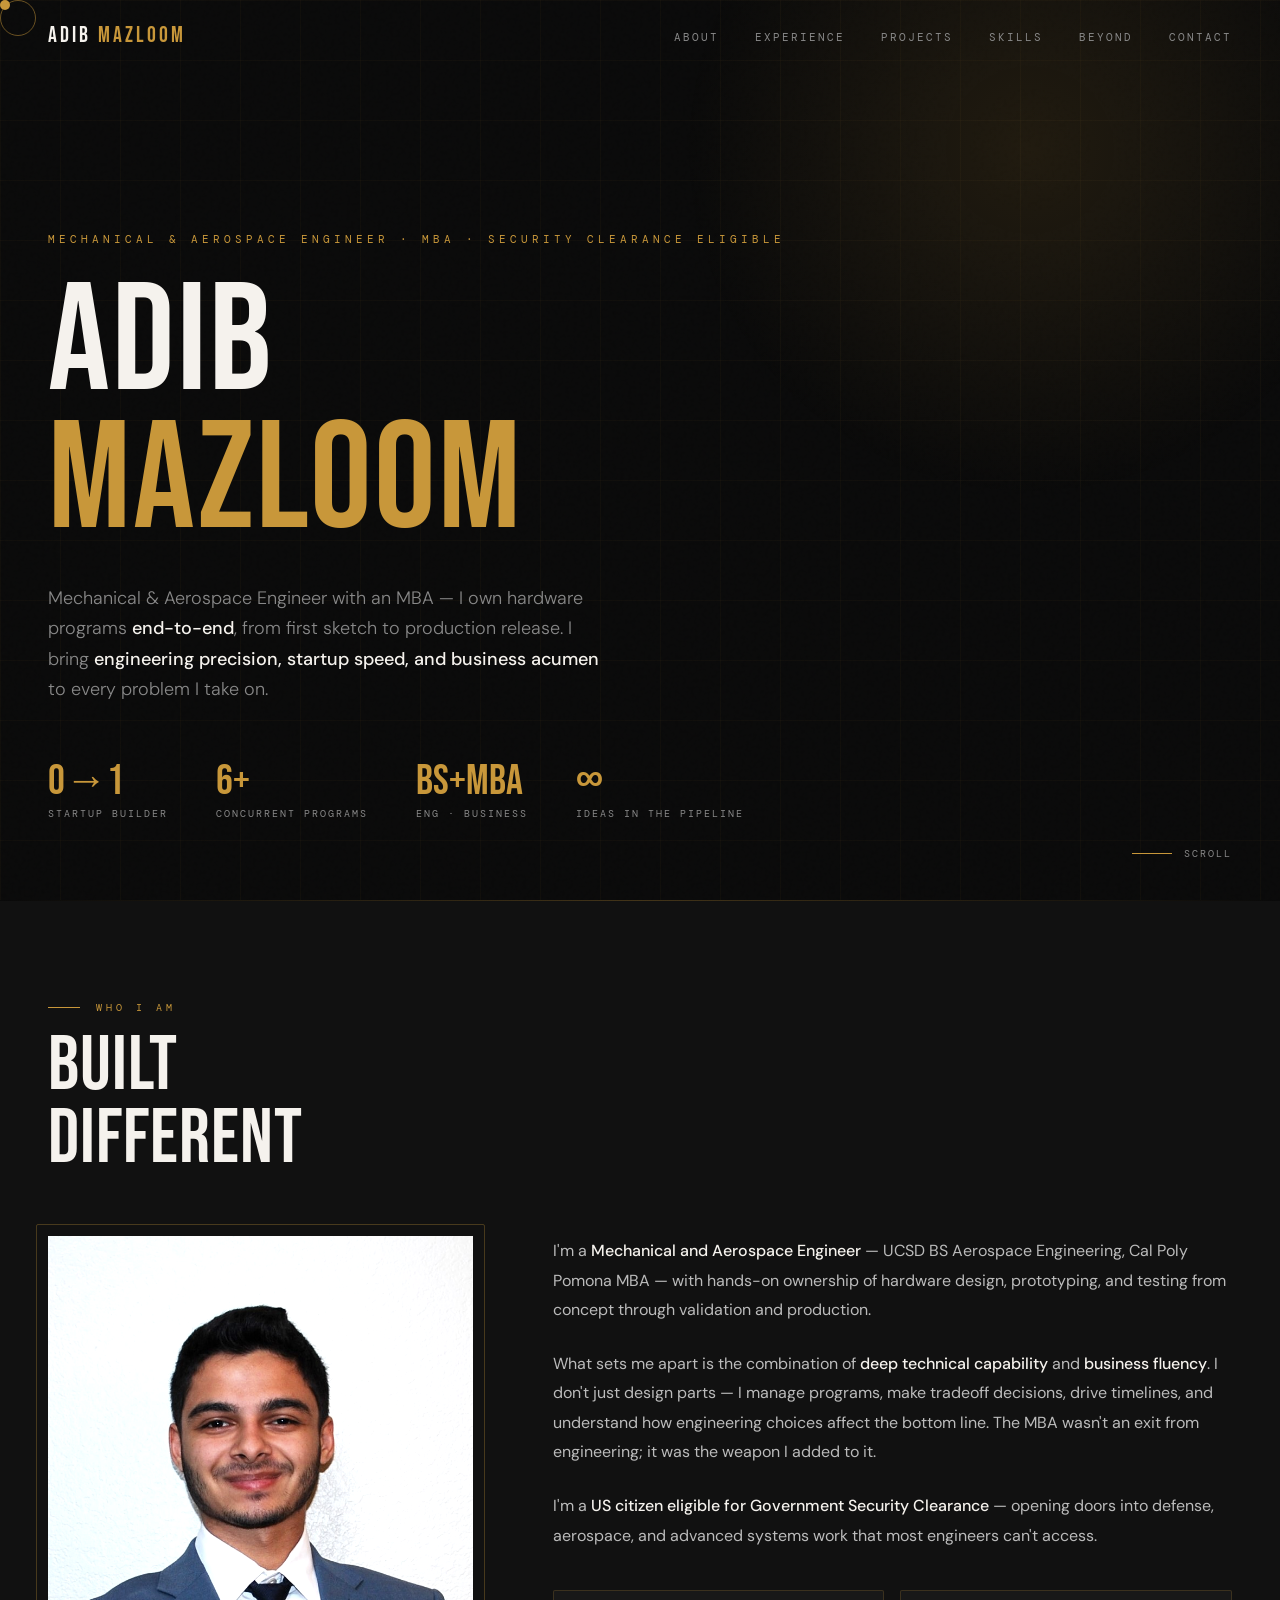
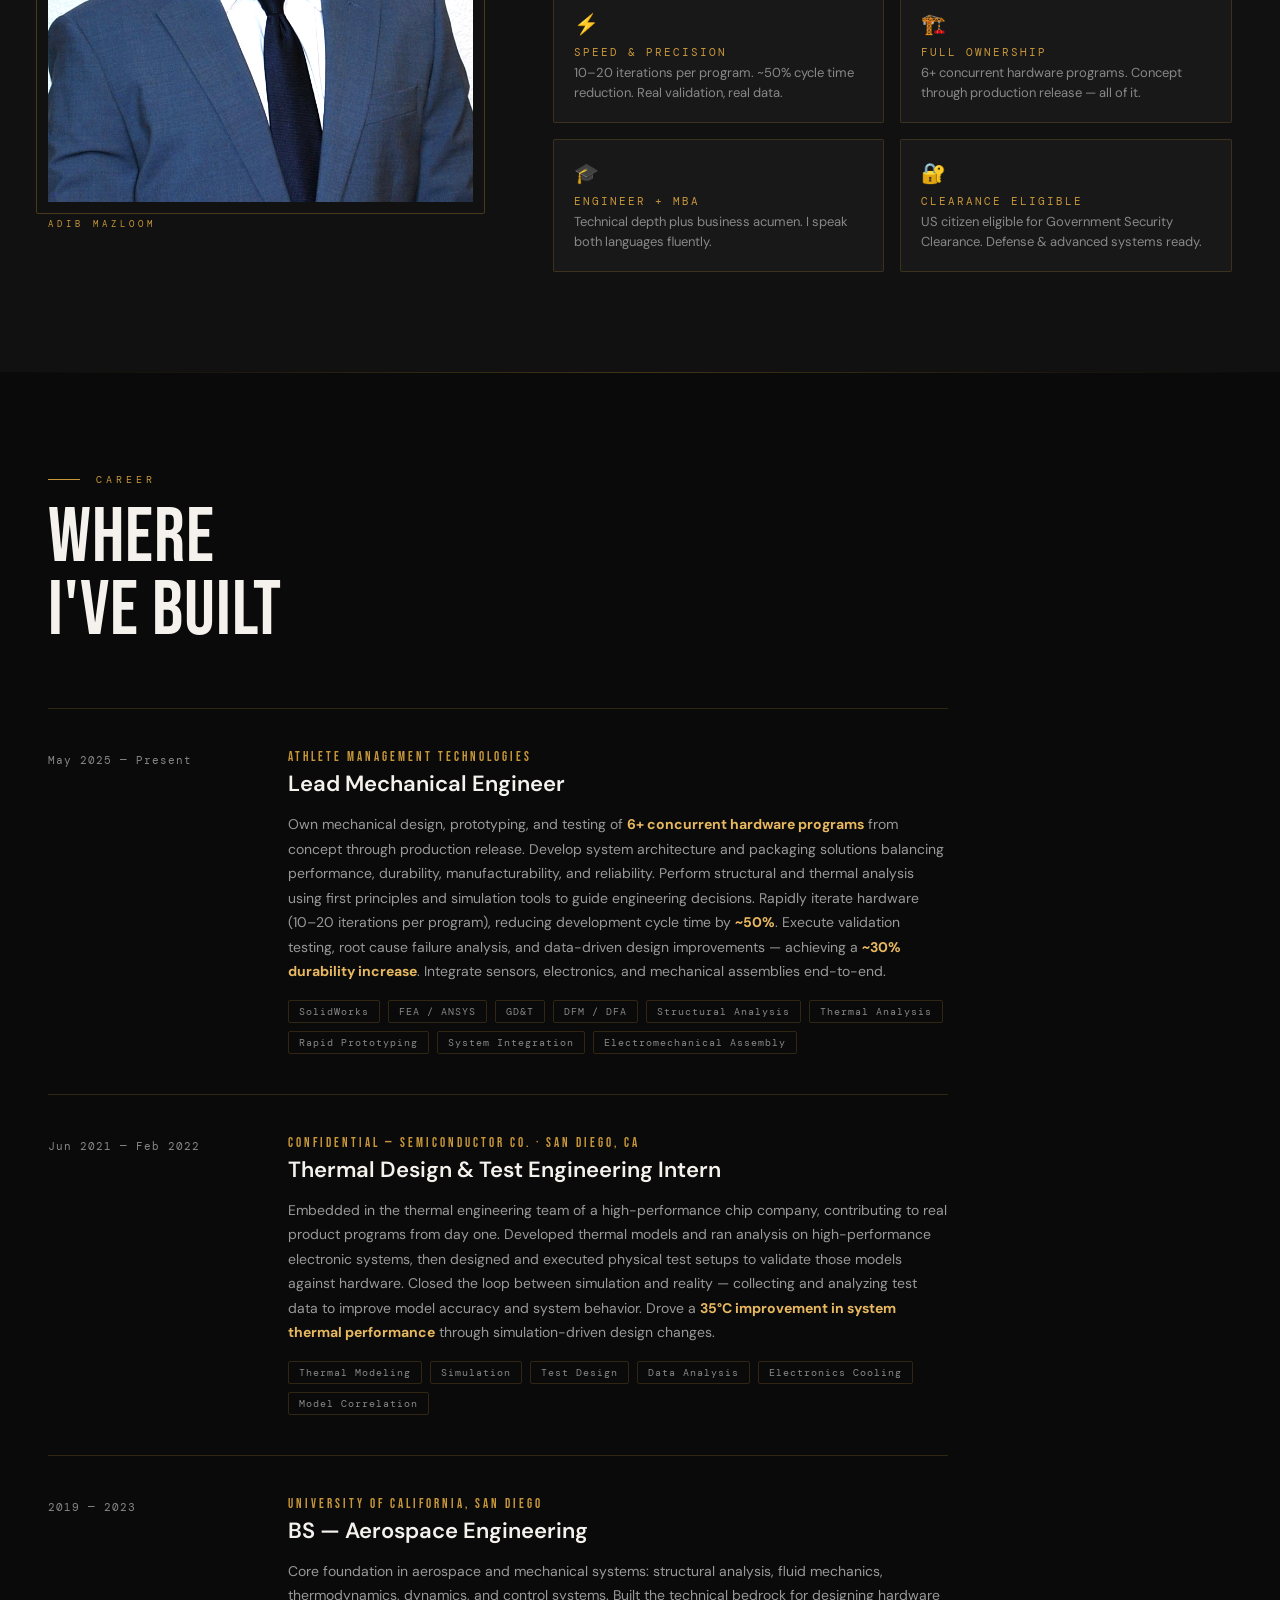
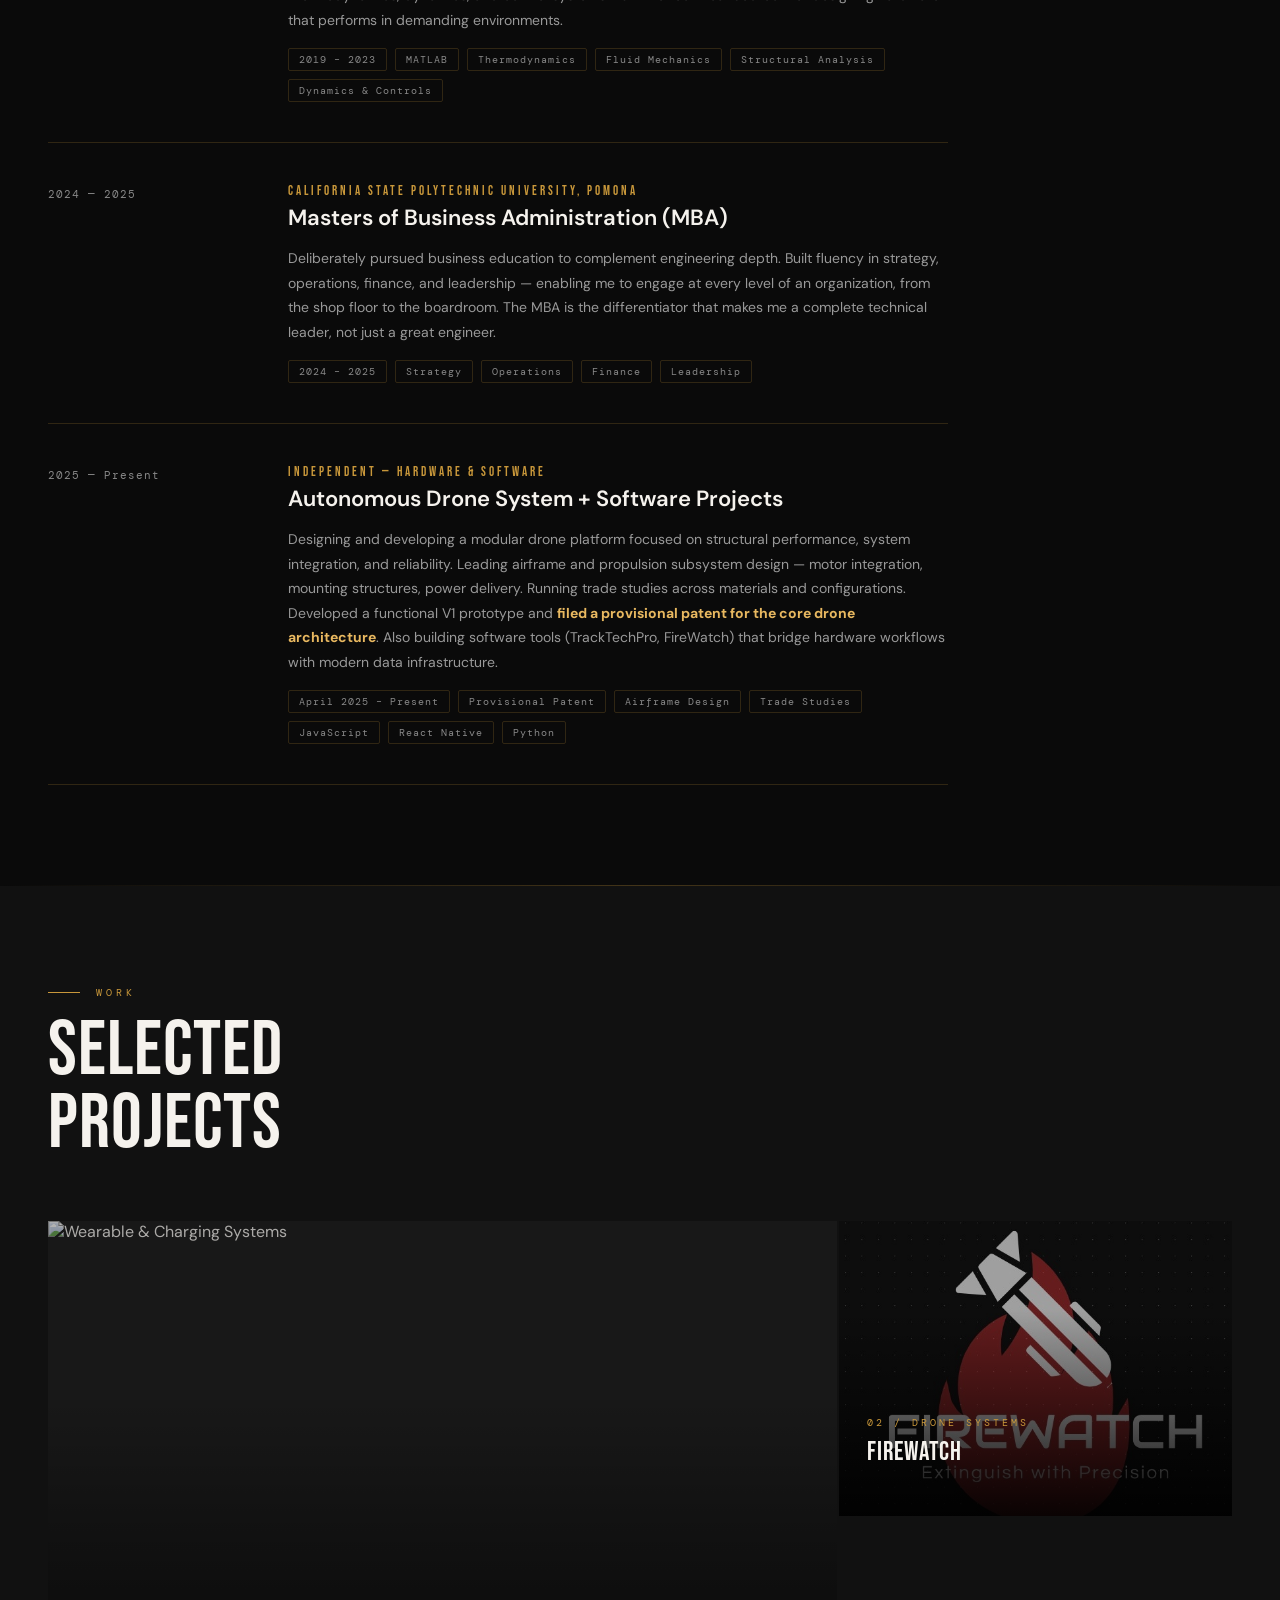
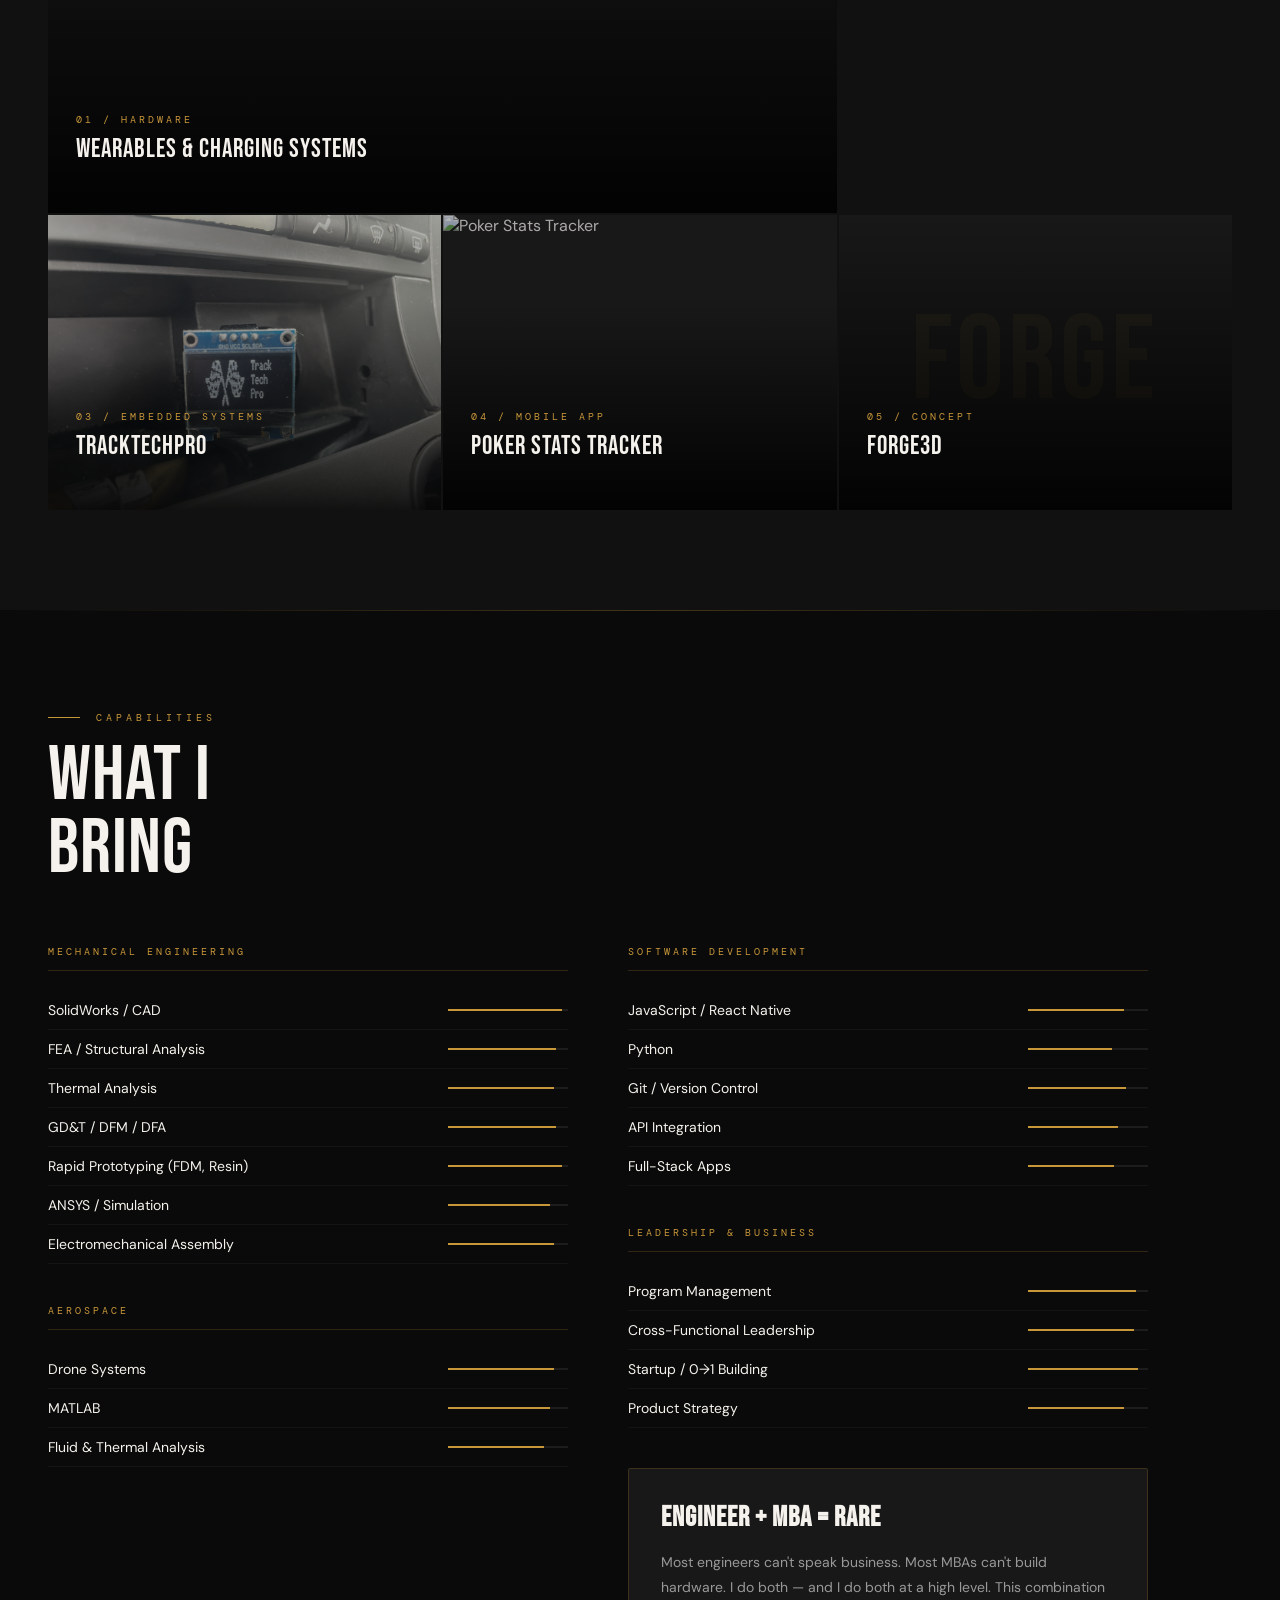
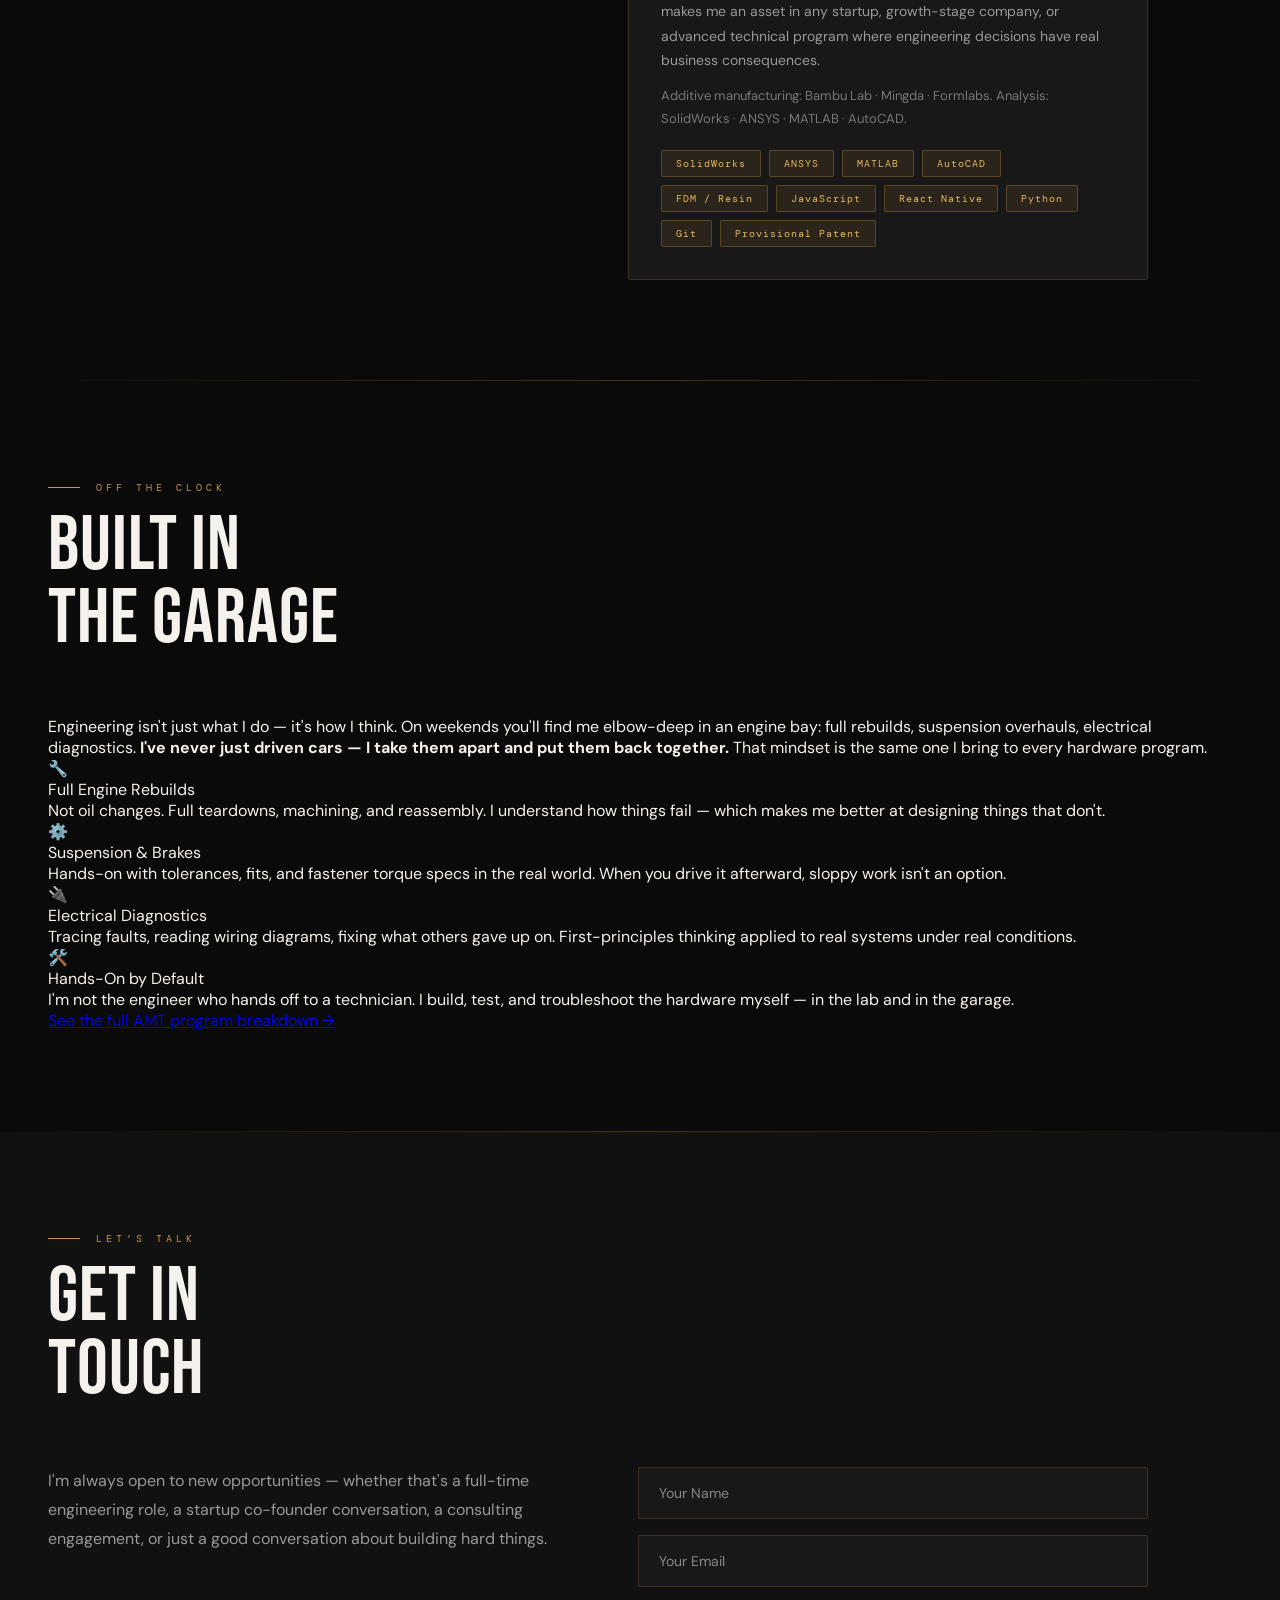
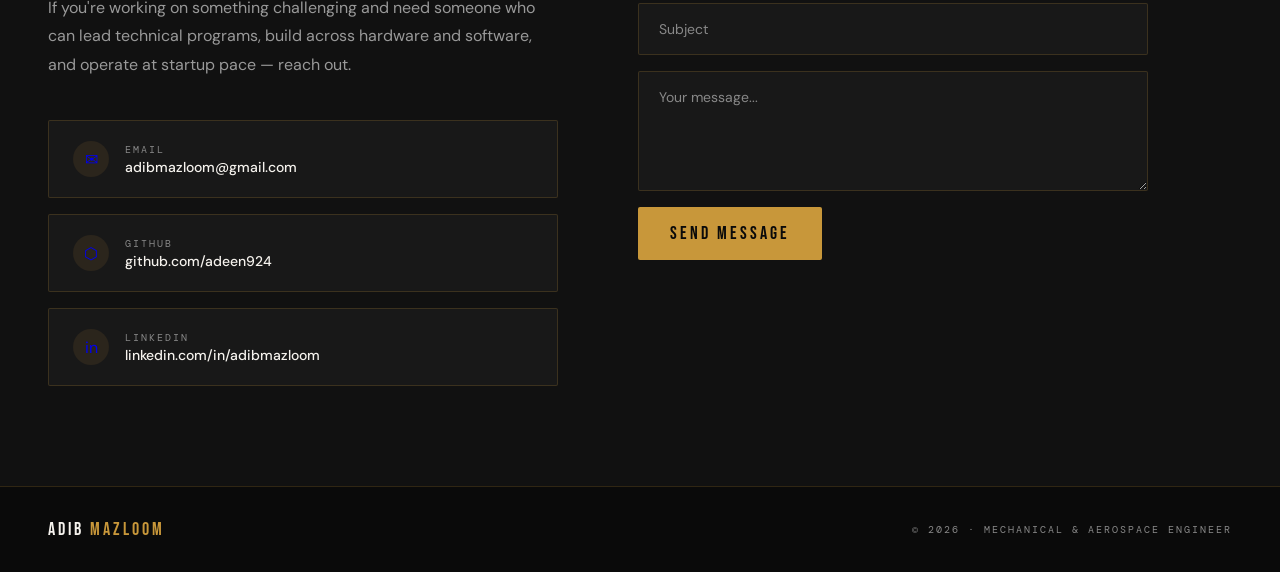
==== index.html @ 13852064 "Updated Website" ====
<!DOCTYPE html>
<html lang="en">
<head>
  <meta charset="UTF-8">
  <meta name="viewport" content="width=device-width, initial-scale=1.0">
  <title>Adib Mazloom — Aerospace Engineer & MBA</title>
  <link rel="preconnect" href="https://fonts.googleapis.com">
  <link href="https://fonts.googleapis.com/css2?family=Bebas+Neue&family=DM+Sans:wght@300;400;500;600&family=DM+Mono:wght@400;500&display=swap" rel="stylesheet">

  <style>
    :root {
      --gold: #C8973A;
      --gold-light: #E8B860;
      --dark: #0A0A0A;
      --dark2: #111111;
      --dark3: #181818;
      --dark4: #222222;
      --white: #F5F2ED;
      --muted: #888;
      --line: rgba(200,151,58,0.2);
    }

    *, *::before, *::after { box-sizing: border-box; margin: 0; padding: 0; }

    html { scroll-behavior: smooth; }

    body {
      font-family: 'DM Sans', sans-serif;
      background: var(--dark);
      color: var(--white);
      overflow-x: hidden;
      cursor: none;
    }

    /* CUSTOM CURSOR */
    .cursor {
      width: 10px; height: 10px;
      border-radius: 50%;
      background: var(--gold);
      position: fixed;
      top: 0; left: 0;
      pointer-events: none;
      z-index: 9999;
      transition: transform 0.15s ease;
    }
    .cursor-ring {
      width: 36px; height: 36px;
      border-radius: 50%;
      border: 1px solid var(--gold);
      position: fixed;
      top: 0; left: 0;
      pointer-events: none;
      z-index: 9998;
      transition: width 0.3s, height 0.3s, opacity 0.3s;
      opacity: 0.5;
    }
    body:hover .cursor { opacity: 1; }

    /* NOISE OVERLAY */
    body::before {
      content: '';
      position: fixed;
      inset: 0;
      background-image: url("data:image/svg+xml,%3Csvg viewBox='0 0 256 256' xmlns='http://www.w3.org/2000/svg'%3E%3Cfilter id='noise'%3E%3CfeTurbulence type='fractalNoise' baseFrequency='0.9' numOctaves='4' stitchTiles='stitch'/%3E%3C/filter%3E%3Crect width='100%25' height='100%25' filter='url(%23noise)' opacity='0.04'/%3E%3C/svg%3E");
      pointer-events: none;
      z-index: 0;
      opacity: 0.4;
    }

    /* NAV */
    nav {
      position: fixed;
      top: 0; width: 100%;
      padding: 22px 48px;
      display: flex;
      align-items: center;
      justify-content: space-between;
      z-index: 100;
      border-bottom: 1px solid transparent;
      transition: border-color 0.4s, background 0.4s;
    }
    nav.scrolled {
      border-color: var(--line);
      background: rgba(10,10,10,0.95);
      backdrop-filter: blur(12px);
    }
    .nav-logo {
      font-family: 'Bebas Neue', sans-serif;
      font-size: 22px;
      letter-spacing: 3px;
      color: var(--white);
      text-decoration: none;
    }
    .nav-logo span { color: var(--gold); }
    .nav-links { display: flex; gap: 36px; list-style: none; }
    .nav-links a {
      font-family: 'DM Mono', monospace;
      font-size: 11px;
      letter-spacing: 2px;
      text-transform: uppercase;
      color: var(--muted);
      text-decoration: none;
      transition: color 0.3s;
    }
    .nav-links a:hover { color: var(--gold); }

    /* HERO */
    #hero {
      min-height: 100vh;
      display: flex;
      flex-direction: column;
      justify-content: flex-end;
      padding: 0 48px 80px;
      position: relative;
      overflow: hidden;
    }

    .hero-bg {
      position: absolute;
      inset: 0;
      z-index: 0;
    }
    .hero-grid {
      position: absolute;
      inset: 0;
      background-image:
        linear-gradient(rgba(200,151,58,0.04) 1px, transparent 1px),
        linear-gradient(90deg, rgba(200,151,58,0.04) 1px, transparent 1px);
      background-size: 60px 60px;
      animation: gridDrift 20s linear infinite;
    }
    @keyframes gridDrift {
      from { transform: translateY(0); }
      to { transform: translateY(60px); }
    }
    .hero-glow {
      position: absolute;
      width: 700px; height: 700px;
      background: radial-gradient(circle, rgba(200,151,58,0.12) 0%, transparent 70%);
      top: -200px; right: -100px;
      border-radius: 50%;
      animation: pulse 6s ease-in-out infinite;
    }
    @keyframes pulse {
      0%, 100% { transform: scale(1); opacity: 0.8; }
      50% { transform: scale(1.1); opacity: 1; }
    }

    .hero-content { position: relative; z-index: 1; max-width: 1100px; }

    .hero-eyebrow {
      font-family: 'DM Mono', monospace;
      font-size: 11px;
      letter-spacing: 4px;
      text-transform: uppercase;
      color: var(--gold);
      margin-bottom: 28px;
      opacity: 0;
      animation: fadeUp 0.8s ease 0.2s forwards;
    }
    .hero-name {
      font-family: 'Bebas Neue', sans-serif;
      font-size: clamp(72px, 12vw, 160px);
      line-height: 0.9;
      letter-spacing: 2px;
      color: var(--white);
      opacity: 0;
      animation: fadeUp 0.8s ease 0.4s forwards;
    }
    .hero-name .line2 { color: var(--gold); }
    .hero-tagline {
      margin-top: 32px;
      font-size: 18px;
      font-weight: 300;
      color: var(--muted);
      max-width: 560px;
      line-height: 1.7;
      opacity: 0;
      animation: fadeUp 0.8s ease 0.6s forwards;
    }
    .hero-tagline strong { color: var(--white); font-weight: 500; }

    .hero-stats {
      display: flex;
      gap: 48px;
      margin-top: 56px;
      opacity: 0;
      animation: fadeUp 0.8s ease 0.8s forwards;
    }
    .stat-item {}
    .stat-num {
      font-family: 'Bebas Neue', sans-serif;
      font-size: 42px;
      color: var(--gold);
      line-height: 1;
    }
    .stat-label {
      font-family: 'DM Mono', monospace;
      font-size: 10px;
      letter-spacing: 2px;
      text-transform: uppercase;
      color: var(--muted);
      margin-top: 4px;
    }

    .scroll-indicator {
      position: absolute;
      bottom: 40px; right: 48px;
      display: flex; align-items: center; gap: 12px;
      font-family: 'DM Mono', monospace;
      font-size: 10px;
      letter-spacing: 2px;
      color: var(--muted);
      opacity: 0;
      animation: fadeUp 1s ease 1.2s forwards;
    }
    .scroll-line {
      width: 40px; height: 1px;
      background: var(--gold);
      animation: scrollLine 2s ease-in-out infinite;
    }
    @keyframes scrollLine {
      0%, 100% { transform: scaleX(1); }
      50% { transform: scaleX(0.3); transform-origin: left; }
    }

    @keyframes fadeUp {
      from { opacity: 0; transform: translateY(30px); }
      to { opacity: 1; transform: translateY(0); }
    }

    /* DIVIDER */
    .section-divider {
      width: 100%;
      height: 1px;
      background: linear-gradient(90deg, transparent, var(--gold), transparent);
      opacity: 0.3;
    }

    /* SECTIONS */
    section {
      padding: 100px 48px;
      position: relative;
      z-index: 1;
    }

    .section-label {
      font-family: 'DM Mono', monospace;
      font-size: 10px;
      letter-spacing: 4px;
      text-transform: uppercase;
      color: var(--gold);
      margin-bottom: 16px;
      display: flex;
      align-items: center;
      gap: 16px;
    }
    .section-label::before {
      content: '';
      width: 32px; height: 1px;
      background: var(--gold);
    }
    .section-title {
      font-family: 'Bebas Neue', sans-serif;
      font-size: clamp(42px, 6vw, 80px);
      line-height: 0.95;
      letter-spacing: 1px;
      margin-bottom: 60px;
    }

    /* ABOUT */
    #about { background: var(--dark2); }
    .about-grid {
      display: grid;
      grid-template-columns: 1fr 1.6fr;
      gap: 80px;
      align-items: start;
      max-width: 1200px;
    }
    .about-img-wrap {
      position: relative;
    }
    .about-img-wrap::before {
      content: '';
      position: absolute;
      inset: -12px;
      border: 1px solid var(--gold);
      opacity: 0.3;
      border-radius: 2px;
    }
    .about-img-wrap::after {
      content: 'ADIB MAZLOOM';
      position: absolute;
      bottom: -28px; left: 0;
      font-family: 'DM Mono', monospace;
      font-size: 9px;
      letter-spacing: 4px;
      color: var(--gold);
    }
    .about-img-wrap img {
      width: 100%;
      aspect-ratio: 3/4;
      object-fit: cover;
      display: block;
      filter: grayscale(20%) contrast(1.05);
    }
    .about-text p {
      font-size: 16px;
      line-height: 1.85;
      color: #bbb;
      margin-bottom: 24px;
    }
    .about-text p strong { color: var(--white); font-weight: 500; }
    .about-values {
      display: grid;
      grid-template-columns: 1fr 1fr;
      gap: 16px;
      margin-top: 40px;
    }
    .value-item {
      padding: 20px;
      border: 1px solid var(--line);
      border-radius: 2px;
      background: var(--dark3);
      transition: border-color 0.3s, transform 0.3s;
    }
    .value-item:hover {
      border-color: rgba(200,151,58,0.5);
      transform: translateY(-2px);
    }
    .value-icon { font-size: 20px; margin-bottom: 8px; }
    .value-title {
      font-family: 'DM Mono', monospace;
      font-size: 11px;
      letter-spacing: 2px;
      text-transform: uppercase;
      color: var(--gold);
      margin-bottom: 4px;
    }
    .value-desc { font-size: 13px; color: var(--muted); line-height: 1.5; }

    /* EXPERIENCE */
    #experience { background: var(--dark); }
    .exp-timeline { max-width: 900px; }
    .exp-item {
      display: grid;
      grid-template-columns: 200px 1fr;
      gap: 40px;
      padding: 40px 0;
      border-bottom: 1px solid var(--line);
      position: relative;
    }
    .exp-item:first-child { border-top: 1px solid var(--line); }
    .exp-date {
      font-family: 'DM Mono', monospace;
      font-size: 11px;
      letter-spacing: 1px;
      color: var(--muted);
      padding-top: 4px;
    }
    .exp-company {
      font-family: 'Bebas Neue', sans-serif;
      font-size: 13px;
      letter-spacing: 3px;
      color: var(--gold);
      margin-bottom: 4px;
    }
    .exp-role {
      font-size: 22px;
      font-weight: 600;
      color: var(--white);
      margin-bottom: 14px;
    }
    .exp-desc {
      font-size: 14px;
      line-height: 1.75;
      color: #999;
    }
    .exp-tags {
      display: flex; flex-wrap: wrap; gap: 8px;
      margin-top: 16px;
    }
    .exp-tag {
      font-family: 'DM Mono', monospace;
      font-size: 10px;
      letter-spacing: 1px;
      padding: 4px 10px;
      border: 1px solid var(--line);
      color: var(--muted);
      border-radius: 2px;
    }

    /* PROJECTS */
    #projects { background: var(--dark2); }
    .projects-grid {
      display: grid;
      grid-template-columns: repeat(3, 1fr);
      gap: 2px;
    }
    .project-card {
      position: relative;
      overflow: hidden;
      aspect-ratio: 4/3;
      cursor: none;
      background: var(--dark3);
    }
    .project-card img {
      width: 100%; height: 100%;
      object-fit: cover;
      transition: transform 0.6s ease, filter 0.6s ease;
      filter: grayscale(30%) brightness(0.7);
    }
    .project-card:hover img {
      transform: scale(1.08);
      filter: grayscale(0%) brightness(0.5);
    }
    .project-overlay {
      position: absolute;
      inset: 0;
      padding: 28px;
      display: flex;
      flex-direction: column;
      justify-content: flex-end;
      background: linear-gradient(transparent 30%, rgba(0,0,0,0.9) 100%);
      transition: background 0.4s;
    }
    .project-card:hover .project-overlay {
      background: linear-gradient(transparent 0%, rgba(0,0,0,0.92) 100%);
    }
    .project-num {
      font-family: 'DM Mono', monospace;
      font-size: 10px;
      letter-spacing: 3px;
      color: var(--gold);
      margin-bottom: 8px;
    }
    .project-title {
      font-family: 'Bebas Neue', sans-serif;
      font-size: 26px;
      letter-spacing: 1px;
      color: var(--white);
      margin-bottom: 8px;
    }
    .project-desc {
      font-size: 13px;
      color: #aaa;
      line-height: 1.5;
      max-height: 0;
      overflow: hidden;
      transition: max-height 0.5s ease, opacity 0.4s;
      opacity: 0;
    }
    .project-card:hover .project-desc {
      max-height: 80px;
      opacity: 1;
    }
    .project-link {
      display: inline-flex;
      align-items: center;
      gap: 8px;
      margin-top: 12px;
      font-family: 'DM Mono', monospace;
      font-size: 10px;
      letter-spacing: 2px;
      text-transform: uppercase;
      color: var(--gold);
      text-decoration: none;
      max-height: 0;
      overflow: hidden;
      opacity: 0;
      transition: max-height 0.5s ease 0.1s, opacity 0.4s 0.1s;
    }
    .project-card:hover .project-link {
      max-height: 40px;
      opacity: 1;
    }

    /* WIDE PROJECT */
    .project-card.wide {
      grid-column: span 2;
    }

    /* SKILLS */
    #skills { background: var(--dark); }
    .skills-layout {
      display: grid;
      grid-template-columns: 1fr 1fr;
      gap: 60px;
      max-width: 1100px;
    }
    .skill-group { margin-bottom: 40px; }
    .skill-group-label {
      font-family: 'DM Mono', monospace;
      font-size: 10px;
      letter-spacing: 3px;
      text-transform: uppercase;
      color: var(--gold);
      margin-bottom: 20px;
      padding-bottom: 12px;
      border-bottom: 1px solid var(--line);
    }
    .skill-item {
      display: flex;
      align-items: center;
      justify-content: space-between;
      padding: 10px 0;
      border-bottom: 1px solid rgba(255,255,255,0.04);
    }
    .skill-name { font-size: 14px; color: var(--white); }
    .skill-bar-wrap {
      width: 120px; height: 2px;
      background: rgba(255,255,255,0.08);
      position: relative;
    }
    .skill-bar {
      height: 100%;
      background: var(--gold);
      position: relative;
      width: 0;
      transition: width 1.4s ease;
    }
    .skill-bar.animated { width: var(--w); }

    /* SOFTWARE */
    .software-card {
      background: var(--dark3);
      border: 1px solid var(--line);
      padding: 32px;
      border-radius: 2px;
    }
    .software-card h3 {
      font-family: 'Bebas Neue', sans-serif;
      font-size: 28px;
      letter-spacing: 1px;
      margin-bottom: 16px;
      color: var(--white);
    }
    .software-card p {
      font-size: 14px;
      line-height: 1.75;
      color: #999;
      margin-bottom: 20px;
    }
    .tech-pills { display: flex; flex-wrap: wrap; gap: 8px; margin-top: 20px; }
    .tech-pill {
      font-family: 'DM Mono', monospace;
      font-size: 10px;
      letter-spacing: 1px;
      padding: 6px 14px;
      background: rgba(200,151,58,0.1);
      border: 1px solid rgba(200,151,58,0.3);
      color: var(--gold-light);
      border-radius: 2px;
    }

    /* CONTACT */
    #contact { background: var(--dark2); }
    .contact-layout {
      display: grid;
      grid-template-columns: 1fr 1fr;
      gap: 80px;
      align-items: start;
      max-width: 1100px;
    }
    .contact-copy p {
      font-size: 16px;
      line-height: 1.8;
      color: #999;
      margin-bottom: 40px;
    }
    .contact-links { display: flex; flex-direction: column; gap: 16px; }
    .contact-link {
      display: flex;
      align-items: center;
      gap: 16px;
      text-decoration: none;
      padding: 20px 24px;
      border: 1px solid var(--line);
      background: var(--dark3);
      transition: border-color 0.3s, transform 0.3s;
      border-radius: 2px;
    }
    .contact-link:hover {
      border-color: rgba(200,151,58,0.5);
      transform: translateX(6px);
    }
    .contact-link-icon {
      width: 36px; height: 36px;
      background: rgba(200,151,58,0.1);
      border-radius: 50%;
      display: flex; align-items: center; justify-content: center;
      font-size: 16px;
      flex-shrink: 0;
    }
    .contact-link-label {
      font-family: 'DM Mono', monospace;
      font-size: 10px;
      letter-spacing: 2px;
      text-transform: uppercase;
      color: var(--muted);
      margin-bottom: 2px;
    }
    .contact-link-value { font-size: 14px; color: var(--white); font-weight: 500; }

    .contact-form { display: flex; flex-direction: column; gap: 16px; }
    .contact-field {
      background: var(--dark3);
      border: 1px solid var(--line);
      padding: 16px 20px;
      color: var(--white);
      font-family: 'DM Sans', sans-serif;
      font-size: 14px;
      border-radius: 2px;
      outline: none;
      transition: border-color 0.3s;
    }
    .contact-field:focus { border-color: rgba(200,151,58,0.6); }
    .contact-field::placeholder { color: var(--muted); }
    textarea.contact-field { resize: vertical; min-height: 120px; }
    .btn-submit {
      background: var(--gold);
      color: var(--dark);
      border: none;
      padding: 16px 32px;
      font-family: 'Bebas Neue', sans-serif;
      font-size: 18px;
      letter-spacing: 3px;
      cursor: none;
      transition: background 0.3s, transform 0.2s;
      border-radius: 2px;
      align-self: flex-start;
    }
    .btn-submit:hover { background: var(--gold-light); transform: translateY(-2px); }

    /* FOOTER */
    footer {
      padding: 32px 48px;
      background: var(--dark);
      border-top: 1px solid var(--line);
      display: flex;
      align-items: center;
      justify-content: space-between;
    }
    .footer-logo {
      font-family: 'Bebas Neue', sans-serif;
      font-size: 18px;
      letter-spacing: 3px;
      color: var(--white);
    }
    .footer-logo span { color: var(--gold); }
    .footer-copy {
      font-family: 'DM Mono', monospace;
      font-size: 10px;
      letter-spacing: 2px;
      color: var(--muted);
    }

    /* FADE-IN ANIMATIONS */
    .reveal {
      opacity: 0;
      transform: translateY(40px);
      transition: opacity 0.8s ease, transform 0.8s ease;
    }
    .reveal.visible {
      opacity: 1;
      transform: translateY(0);
    }

    /* RESPONSIVE */
    @media (max-width: 900px) {
      nav { padding: 20px 24px; }
      section { padding: 70px 24px; }
      #hero { padding: 0 24px 60px; }
      .about-grid { grid-template-columns: 1fr; gap: 48px; }
      .about-img-wrap img { aspect-ratio: 1/1; }
      .projects-grid { grid-template-columns: 1fr; }
      .project-card.wide { grid-column: auto; }
      .skills-layout { grid-template-columns: 1fr; gap: 0; }
      .contact-layout { grid-template-columns: 1fr; gap: 48px; }
      .hero-stats { gap: 28px; flex-wrap: wrap; }
      .exp-item { grid-template-columns: 1fr; gap: 8px; }
      .nav-links { display: none; }
      .about-values { grid-template-columns: 1fr; }
    }
  </style>
</head>
<body>

  <div class="cursor" id="cursor"></div>
  <div class="cursor-ring" id="cursorRing"></div>

  <!-- NAV -->
  <nav id="navbar">
    <a class="nav-logo" href="#hero">ADIB <span>MAZLOOM</span></a>
    <ul class="nav-links">
      <li><a href="#about">About</a></li>
      <li><a href="#experience">Experience</a></li>
      <li><a href="#projects">Projects</a></li>
      <li><a href="#skills">Skills</a></li>
      <li><a href="#beyond">Beyond</a></li>
      <li><a href="#contact">Contact</a></li>
    </ul>
  </nav>

  <!-- HERO -->
  <section id="hero">
    <div class="hero-bg">
      <div class="hero-grid"></div>
      <div class="hero-glow"></div>
    </div>
    <div class="hero-content">
      <div class="hero-eyebrow">Mechanical & Aerospace Engineer · MBA · Security Clearance Eligible</div>
      <div class="hero-name">
        ADIB<br>
        <span class="line2">MAZLOOM</span>
      </div>
      <p class="hero-tagline">
        Mechanical &amp; Aerospace Engineer with an MBA — I own hardware programs 
        <strong>end-to-end</strong>, from first sketch to production release. 
        I bring <strong>engineering precision, startup speed, and business acumen</strong> 
        to every problem I take on.
      </p>
      <div class="hero-stats">
        <div class="stat-item">
          <div class="stat-num">0→1</div>
          <div class="stat-label">Startup Builder</div>
        </div>
        <div class="stat-item">
          <div class="stat-num">6+</div>
          <div class="stat-label">Concurrent Programs</div>
        </div>
        <div class="stat-item">
          <div class="stat-num">BS+MBA</div>
          <div class="stat-label">Eng · Business</div>
        </div>
        <div class="stat-item">
          <div class="stat-num">∞</div>
          <div class="stat-label">Ideas in the Pipeline</div>
        </div>
      </div>
    </div>
    <div class="scroll-indicator">
      <span class="scroll-line"></span>
      SCROLL
    </div>
  </section>

  <div class="section-divider"></div>

  <!-- ABOUT -->
  <section id="about">
    <div class="section-label">Who I Am</div>
    <div class="section-title">BUILT<br>DIFFERENT</div>
    <div class="about-grid reveal">
      <div class="about-img-wrap">
        <img src="assets/images/profile.JPG" alt="Adib Mazloom">
      </div>
      <div class="about-text">
        <p>
          I'm a <strong>Mechanical and Aerospace Engineer</strong> — UCSD BS Aerospace Engineering, 
          Cal Poly Pomona MBA — with hands-on ownership of hardware design, prototyping, and testing 
          from concept through validation and production.
        </p>
        <p>
          What sets me apart is the combination of <strong>deep technical capability</strong> and 
          <strong>business fluency</strong>. I don't just design parts — I manage programs, make 
          tradeoff decisions, drive timelines, and understand how engineering choices affect the bottom line. 
          The MBA wasn't an exit from engineering; it was the weapon I added to it.
        </p>
        <p>
          I'm a <strong>US citizen eligible for Government Security Clearance</strong> — 
          opening doors into defense, aerospace, and advanced systems work that most engineers can't access.
        </p>
        <div class="about-values">
          <div class="value-item">
            <div class="value-icon">⚡</div>
            <div class="value-title">Speed & Precision</div>
            <div class="value-desc">10–20 iterations per program. ~50% cycle time reduction. Real validation, real data.</div>
          </div>
          <div class="value-item">
            <div class="value-icon">🏗️</div>
            <div class="value-title">Full Ownership</div>
            <div class="value-desc">6+ concurrent hardware programs. Concept through production release — all of it.</div>
          </div>
          <div class="value-item">
            <div class="value-icon">🎓</div>
            <div class="value-title">Engineer + MBA</div>
            <div class="value-desc">Technical depth plus business acumen. I speak both languages fluently.</div>
          </div>
          <div class="value-item">
            <div class="value-icon">🔐</div>
            <div class="value-title">Clearance Eligible</div>
            <div class="value-desc">US citizen eligible for Government Security Clearance. Defense & advanced systems ready.</div>
          </div>
        </div>
      </div>
    </div>
  </section>

  <div class="section-divider"></div>

  <!-- EXPERIENCE -->
  <section id="experience">
    <div class="section-label">Career</div>
    <div class="section-title">WHERE<br>I'VE BUILT</div>
    <div class="exp-timeline">

      <div class="exp-item reveal">
        <div class="exp-date">May 2025 — Present</div>
        <div>
          <div class="exp-company">Athlete Management Technologies</div>
          <div class="exp-role">Lead Mechanical Engineer</div>
          <div class="exp-desc">
            Own mechanical design, prototyping, and testing of <strong style="color:var(--gold-light)">6+ concurrent hardware programs</strong> 
            from concept through production release. Develop system architecture and packaging solutions 
            balancing performance, durability, manufacturability, and reliability. Perform structural and 
            thermal analysis using first principles and simulation tools to guide engineering decisions. 
            Rapidly iterate hardware (10–20 iterations per program), reducing development cycle time by 
            <strong style="color:var(--gold-light)">~50%</strong>. Execute validation testing, root cause failure analysis, 
            and data-driven design improvements — achieving a <strong style="color:var(--gold-light)">~30% durability increase</strong>. 
            Integrate sensors, electronics, and mechanical assemblies end-to-end.
          </div>
          <div class="exp-tags">
            <span class="exp-tag">SolidWorks</span>
            <span class="exp-tag">FEA / ANSYS</span>
            <span class="exp-tag">GD&T</span>
            <span class="exp-tag">DFM / DFA</span>
            <span class="exp-tag">Structural Analysis</span>
            <span class="exp-tag">Thermal Analysis</span>
            <span class="exp-tag">Rapid Prototyping</span>
            <span class="exp-tag">System Integration</span>
            <span class="exp-tag">Electromechanical Assembly</span>
          </div>
        </div>
      </div>

      <div class="exp-item reveal">
        <div class="exp-date">Jun 2021 — Feb 2022</div>
        <div>
          <div class="exp-company">Confidential — Semiconductor Co. · San Diego, CA</div>
          <div class="exp-role">Thermal Design & Test Engineering Intern</div>
          <div class="exp-desc">
            Embedded in the thermal engineering team of a high-performance chip company, 
            contributing to real product programs from day one. Developed thermal models 
            and ran analysis on high-performance electronic systems, then designed and 
            executed physical test setups to validate those models against hardware. 
            Closed the loop between simulation and reality — collecting and analyzing 
            test data to improve model accuracy and system behavior. 
            Drove a <strong style="color:var(--gold-light)">35°C improvement in system thermal performance</strong> through 
            simulation-driven design changes.
          </div>
          <div class="exp-tags">
            <span class="exp-tag">Thermal Modeling</span>
            <span class="exp-tag">Simulation</span>
            <span class="exp-tag">Test Design</span>
            <span class="exp-tag">Data Analysis</span>
            <span class="exp-tag">Electronics Cooling</span>
            <span class="exp-tag">Model Correlation</span>
          </div>
        </div>
      </div>

      <div class="exp-item reveal">
        <div class="exp-date">2019 — 2023</div>
        <div>
          <div class="exp-company">University of California, San Diego</div>
          <div class="exp-role">BS — Aerospace Engineering</div>
          <div class="exp-desc">
            Core foundation in aerospace and mechanical systems: structural analysis, fluid mechanics, 
            thermodynamics, dynamics, and control systems. Built the technical bedrock 
            for designing hardware that performs in demanding environments.
          </div>
          <div class="exp-tags">
            <span class="exp-tag">2019 – 2023</span>
            <span class="exp-tag">MATLAB</span>
            <span class="exp-tag">Thermodynamics</span>
            <span class="exp-tag">Fluid Mechanics</span>
            <span class="exp-tag">Structural Analysis</span>
            <span class="exp-tag">Dynamics & Controls</span>
          </div>
        </div>
      </div>

      <div class="exp-item reveal">
        <div class="exp-date">2024 — 2025</div>
        <div>
          <div class="exp-company">California State Polytechnic University, Pomona</div>
          <div class="exp-role">Masters of Business Administration (MBA)</div>
          <div class="exp-desc">
            Deliberately pursued business education to complement engineering depth. 
            Built fluency in strategy, operations, finance, and leadership — enabling me 
            to engage at every level of an organization, from the shop floor to the boardroom. 
            The MBA is the differentiator that makes me a complete technical leader, not just a great engineer.
          </div>
          <div class="exp-tags">
            <span class="exp-tag">2024 – 2025</span>
            <span class="exp-tag">Strategy</span>
            <span class="exp-tag">Operations</span>
            <span class="exp-tag">Finance</span>
            <span class="exp-tag">Leadership</span>
          </div>
        </div>
      </div>

      <div class="exp-item reveal">
        <div class="exp-date">2025 — Present</div>
        <div>
          <div class="exp-company">Independent — Hardware & Software</div>
          <div class="exp-role">Autonomous Drone System + Software Projects</div>
          <div class="exp-desc">
            Designing and developing a modular drone platform focused on structural performance, 
            system integration, and reliability. Leading airframe and propulsion subsystem design — 
            motor integration, mounting structures, power delivery. Running trade studies across 
            materials and configurations. Developed a functional V1 prototype and 
            <strong style="color:var(--gold-light)">filed a provisional patent for the core drone architecture</strong>. 
            Also building software tools (TrackTechPro, FireWatch) that bridge hardware workflows 
            with modern data infrastructure.
          </div>
          <div class="exp-tags">
            <span class="exp-tag">April 2025 – Present</span>
            <span class="exp-tag">Provisional Patent</span>
            <span class="exp-tag">Airframe Design</span>
            <span class="exp-tag">Trade Studies</span>
            <span class="exp-tag">JavaScript</span>
            <span class="exp-tag">React Native</span>
            <span class="exp-tag">Python</span>
          </div>
        </div>
      </div>

    </div>
  </section>

  <div class="section-divider"></div>

  <!-- PROJECTS -->
  <section id="projects">
    <div class="section-label">Work</div>
    <div class="section-title">SELECTED<br>PROJECTS</div>
    <div class="projects-grid reveal">

      <div class="project-card wide">
        <img src="assets/images/wearable/wearable1.JPG" alt="Wearable & Charging Systems">
        <div class="project-overlay">
          <div class="project-num">01 / HARDWARE</div>
          <div class="project-title">WEARABLES & CHARGING SYSTEMS</div>
          <div class="project-desc">Ruggedized athlete wearables and charging infrastructure — full mechanical ownership from concept to production at AMT.</div>
          <a class="project-link" href="projects/wearable.html">View Full Project →</a>
        </div>
      </div>

      <div class="project-card">
        <img src="assets/images/firewatch/firewatch1.jpg" alt="FireWatch Drone System">
        <div class="project-overlay">
          <div class="project-num">02 / DRONE SYSTEMS</div>
          <div class="project-title">FIREWATCH</div>
          <div class="project-desc">Two-vehicle autonomous drone program — mothership + payload drone architecture. V1 built. Provisional patent filed.</div>
          <a class="project-link" href="projects/firewatch.html">View Full Project →</a>
        </div>
      </div>

      <div class="project-card">
        <img src="assets/images/tracktechpro/tracktechpro1.jpg" alt="TrackTechPro">
        <div class="project-overlay">
          <div class="project-num">03 / EMBEDDED SYSTEMS</div>
          <div class="project-title">TRACKTECHPRO</div>
          <div class="project-desc">Custom PCB brake temperature data acquisition system. Built, wired, and installed on-vehicle from scratch.</div>
          <a class="project-link" href="projects/tracktechpro.html">View Full Project →</a>
        </div>
      </div>

      <div class="project-card">
        <img src="assets/images/poker/poker1.jpg" alt="Poker Stats Tracker">
        <div class="project-overlay">
          <div class="project-num">04 / MOBILE APP</div>
          <div class="project-title">POKER STATS TRACKER</div>
          <div class="project-desc">Full-featured React Native app for poker session tracking and analytics. Designed, built, and shipped solo.</div>
          <a class="project-link" href="projects/poker.html">View Full Project →</a>
        </div>
      </div>

      <div class="project-card" style="background:var(--dark3);">
        <div style="position:absolute;inset:0;display:flex;align-items:center;justify-content:center;overflow:hidden;">
          <div style="font-family:'Bebas Neue',sans-serif;font-size:120px;color:rgba(200,151,58,0.07);letter-spacing:4px;line-height:1;user-select:none;">FORGE</div>
        </div>
        <div class="project-overlay" style="background:linear-gradient(transparent 0%, rgba(0,0,0,0.88) 100%);">
          <div class="project-num">05 / CONCEPT</div>
          <div class="project-title">FORGE3D</div>
          <div class="project-desc">Startup concept: Bambu Lab-class speed and reliability at 2–3× the build volume. A real gap. A real plan.</div>
          <a class="project-link" href="projects/forge3d.html">View Concept →</a>
        </div>
      </div>

    </div>
  </section>

  <div class="section-divider"></div>

  <!-- SKILLS -->
  <section id="skills">
    <div class="section-label">Capabilities</div>
    <div class="section-title">WHAT I<br>BRING</div>
    <div class="skills-layout">
      <div>
        <div class="skill-group reveal">
          <div class="skill-group-label">Mechanical Engineering</div>
          <div class="skill-item">
            <span class="skill-name">SolidWorks / CAD</span>
            <div class="skill-bar-wrap"><div class="skill-bar" style="--w:95%"></div></div>
          </div>
          <div class="skill-item">
            <span class="skill-name">FEA / Structural Analysis</span>
            <div class="skill-bar-wrap"><div class="skill-bar" style="--w:90%"></div></div>
          </div>
          <div class="skill-item">
            <span class="skill-name">Thermal Analysis</span>
            <div class="skill-bar-wrap"><div class="skill-bar" style="--w:88%"></div></div>
          </div>
          <div class="skill-item">
            <span class="skill-name">GD&T / DFM / DFA</span>
            <div class="skill-bar-wrap"><div class="skill-bar" style="--w:90%"></div></div>
          </div>
          <div class="skill-item">
            <span class="skill-name">Rapid Prototyping (FDM, Resin)</span>
            <div class="skill-bar-wrap"><div class="skill-bar" style="--w:95%"></div></div>
          </div>
          <div class="skill-item">
            <span class="skill-name">ANSYS / Simulation</span>
            <div class="skill-bar-wrap"><div class="skill-bar" style="--w:85%"></div></div>
          </div>
          <div class="skill-item">
            <span class="skill-name">Electromechanical Assembly</span>
            <div class="skill-bar-wrap"><div class="skill-bar" style="--w:88%"></div></div>
          </div>
        </div>

        <div class="skill-group reveal">
          <div class="skill-group-label">Aerospace</div>
          <div class="skill-item">
            <span class="skill-name">Drone Systems</span>
            <div class="skill-bar-wrap"><div class="skill-bar" style="--w:88%"></div></div>
          </div>
          <div class="skill-item">
            <span class="skill-name">MATLAB</span>
            <div class="skill-bar-wrap"><div class="skill-bar" style="--w:85%"></div></div>
          </div>
          <div class="skill-item">
            <span class="skill-name">Fluid & Thermal Analysis</span>
            <div class="skill-bar-wrap"><div class="skill-bar" style="--w:80%"></div></div>
          </div>
        </div>
      </div>

      <div>
        <div class="skill-group reveal">
          <div class="skill-group-label">Software Development</div>
          <div class="skill-item">
            <span class="skill-name">JavaScript / React Native</span>
            <div class="skill-bar-wrap"><div class="skill-bar" style="--w:80%"></div></div>
          </div>
          <div class="skill-item">
            <span class="skill-name">Python</span>
            <div class="skill-bar-wrap"><div class="skill-bar" style="--w:70%"></div></div>
          </div>
          <div class="skill-item">
            <span class="skill-name">Git / Version Control</span>
            <div class="skill-bar-wrap"><div class="skill-bar" style="--w:82%"></div></div>
          </div>
          <div class="skill-item">
            <span class="skill-name">API Integration</span>
            <div class="skill-bar-wrap"><div class="skill-bar" style="--w:75%"></div></div>
          </div>
          <div class="skill-item">
            <span class="skill-name">Full-Stack Apps</span>
            <div class="skill-bar-wrap"><div class="skill-bar" style="--w:72%"></div></div>
          </div>
        </div>

        <div class="skill-group reveal">
          <div class="skill-group-label">Leadership & Business</div>
          <div class="skill-item">
            <span class="skill-name">Program Management</span>
            <div class="skill-bar-wrap"><div class="skill-bar" style="--w:90%"></div></div>
          </div>
          <div class="skill-item">
            <span class="skill-name">Cross-Functional Leadership</span>
            <div class="skill-bar-wrap"><div class="skill-bar" style="--w:88%"></div></div>
          </div>
          <div class="skill-item">
            <span class="skill-name">Startup / 0→1 Building</span>
            <div class="skill-bar-wrap"><div class="skill-bar" style="--w:92%"></div></div>
          </div>
          <div class="skill-item">
            <span class="skill-name">Product Strategy</span>
            <div class="skill-bar-wrap"><div class="skill-bar" style="--w:80%"></div></div>
          </div>
        </div>

        <div class="software-card reveal">
          <h3>Engineer + MBA = Rare</h3>
          <p>
            Most engineers can't speak business. Most MBAs can't build hardware. 
            I do both — and I do both at a high level. This combination makes me 
            an asset in any startup, growth-stage company, or advanced technical 
            program where engineering decisions have real business consequences.
          </p>
          <p style="font-size:13px;color:#777;margin-top:-8px;">
            Additive manufacturing: Bambu Lab · Mingda · Formlabs. 
            Analysis: SolidWorks · ANSYS · MATLAB · AutoCAD.
          </p>
          <div class="tech-pills">
            <span class="tech-pill">SolidWorks</span>
            <span class="tech-pill">ANSYS</span>
            <span class="tech-pill">MATLAB</span>
            <span class="tech-pill">AutoCAD</span>
            <span class="tech-pill">FDM / Resin</span>
            <span class="tech-pill">JavaScript</span>
            <span class="tech-pill">React Native</span>
            <span class="tech-pill">Python</span>
            <span class="tech-pill">Git</span>
            <span class="tech-pill">Provisional Patent</span>
          </div>
        </div>
      </div>
    </div>
  </section>


  <div class="section-divider"></div>

  <!-- BEYOND ENGINEERING -->
  <section id="beyond">
    <div class="section-label">Off the Clock</div>
    <div class="section-title">BUILT IN<br>THE GARAGE</div>
    <div class="beyond-intro reveal">
      <p>Engineering isn't just what I do — it's how I think. On weekends you'll find me elbow-deep in an engine bay: full rebuilds, suspension overhauls, electrical diagnostics. <strong>I've never just driven cars — I take them apart and put them back together.</strong> That mindset is the same one I bring to every hardware program.</p>
    </div>
    <div class="beyond-cards reveal">
      <div class="beyond-card">
        <div class="beyond-card-icon">🔧</div>
        <div class="beyond-card-title">Full Engine Rebuilds</div>
        <div class="beyond-card-desc">Not oil changes. Full teardowns, machining, and reassembly. I understand how things fail — which makes me better at designing things that don't.</div>
      </div>
      <div class="beyond-card">
        <div class="beyond-card-icon">⚙️</div>
        <div class="beyond-card-title">Suspension & Brakes</div>
        <div class="beyond-card-desc">Hands-on with tolerances, fits, and fastener torque specs in the real world. When you drive it afterward, sloppy work isn't an option.</div>
      </div>
      <div class="beyond-card">
        <div class="beyond-card-icon">🔌</div>
        <div class="beyond-card-title">Electrical Diagnostics</div>
        <div class="beyond-card-desc">Tracing faults, reading wiring diagrams, fixing what others gave up on. First-principles thinking applied to real systems under real conditions.</div>
      </div>
      <div class="beyond-card">
        <div class="beyond-card-icon">🛠️</div>
        <div class="beyond-card-title">Hands-On by Default</div>
        <div class="beyond-card-desc">I'm not the engineer who hands off to a technician. I build, test, and troubleshoot the hardware myself — in the lab and in the garage.</div>
      </div>
    </div>
    <div class="beyond-footer reveal">
      <a class="amt-teaser-link" href="projects/amt.html">See the full AMT program breakdown →</a>
    </div>
  </section>

  <div class="section-divider"></div>

  <!-- CONTACT -->
  <section id="contact">
    <div class="section-label">Let's Talk</div>
    <div class="section-title">GET IN<br>TOUCH</div>
    <div class="contact-layout">
      <div class="contact-copy reveal">
        <p>
          I'm always open to new opportunities — whether that's a full-time engineering role, 
          a startup co-founder conversation, a consulting engagement, or just a good 
          conversation about building hard things.
        </p>
        <p>
          If you're working on something challenging and need someone who can lead technical 
          programs, build across hardware and software, and operate at startup pace — reach out.
        </p>
        <div class="contact-links">
          <a class="contact-link" href="mailto:adibmazloom@gmail.com">
            <div class="contact-link-icon">✉</div>
            <div>
              <div class="contact-link-label">Email</div>
              <div class="contact-link-value">adibmazloom@gmail.com</div>
            </div>
          </a>
          <a class="contact-link" href="https://github.com/adeen924" target="_blank">
            <div class="contact-link-icon">⬡</div>
            <div>
              <div class="contact-link-label">GitHub</div>
              <div class="contact-link-value">github.com/adeen924</div>
            </div>
          </a>
          <a class="contact-link" href="https://www.linkedin.com/in/adib-mazloom-6556437b/" target="_blank">
            <div class="contact-link-icon">in</div>
            <div>
              <div class="contact-link-label">LinkedIn</div>
              <div class="contact-link-value">linkedin.com/in/adibmazloom</div>
            </div>
          </a>
        </div>
      </div>
      <div class="reveal">
        <div class="contact-form" id="contactForm">
          <input class="contact-field" type="text" placeholder="Your Name" id="fname">
          <input class="contact-field" type="email" placeholder="Your Email" id="femail">
          <input class="contact-field" type="text" placeholder="Subject" id="fsubject">
          <textarea class="contact-field" placeholder="Your message..." id="fmessage"></textarea>
          <button class="btn-submit" onclick="handleContact()">SEND MESSAGE</button>
          <div id="formStatus" style="font-family:'DM Mono',monospace;font-size:11px;letter-spacing:2px;color:var(--gold);display:none;margin-top:8px;">
            MESSAGE SENT — I'll be in touch soon.
          </div>
        </div>
      </div>
    </div>
  </section>

  <!-- FOOTER -->
  <footer>
    <div class="footer-logo">ADIB <span>MAZLOOM</span></div>
    <div class="footer-copy">© 2026 · MECHANICAL & AEROSPACE ENGINEER</div>
  </footer>

  <script>
    // Custom cursor
    const cursor = document.getElementById('cursor');
    const ring = document.getElementById('cursorRing');
    let mx = 0, my = 0;

    document.addEventListener('mousemove', e => {
      mx = e.clientX; my = e.clientY;
      cursor.style.transform = `translate(${mx - 5}px, ${my - 5}px)`;
      ring.style.transform = `translate(${mx - 18}px, ${my - 18}px)`;
    });

    document.querySelectorAll('a, button').forEach(el => {
      el.addEventListener('mouseenter', () => {
        cursor.style.transform += ' scale(2)';
        ring.style.width = '56px';
        ring.style.height = '56px';
        ring.style.opacity = '0.8';
      });
      el.addEventListener('mouseleave', () => {
        ring.style.width = '36px';
        ring.style.height = '36px';
        ring.style.opacity = '0.5';
      });
    });

    // Nav scroll effect
    const navbar = document.getElementById('navbar');
    window.addEventListener('scroll', () => {
      navbar.classList.toggle('scrolled', window.scrollY > 50);
    });

    // Reveal on scroll
    const observer = new IntersectionObserver((entries) => {
      entries.forEach(entry => {
        if (entry.isIntersecting) {
          entry.target.classList.add('visible');
          // Animate skill bars
          entry.target.querySelectorAll('.skill-bar').forEach(bar => {
            bar.classList.add('animated');
          });
        }
      });
    }, { threshold: 0.15 });

    document.querySelectorAll('.reveal').forEach(el => observer.observe(el));

    // Contact form (mailto fallback)
    function handleContact() {
      const name = document.getElementById('fname').value;
      const email = document.getElementById('femail').value;
      const subject = document.getElementById('fsubject').value;
      const msg = document.getElementById('fmessage').value;
      if (!name || !email || !msg) return;
      const mailtoLink = `mailto:adibmazloom@gmail.com?subject=${encodeURIComponent(subject || 'Portfolio Inquiry from ' + name)}&body=${encodeURIComponent('Name: ' + name + '\nEmail: ' + email + '\n\n' + msg)}`;
      window.location.href = mailtoLink;
      document.getElementById('formStatus').style.display = 'block';
    }
  </script>
</body>
</html>
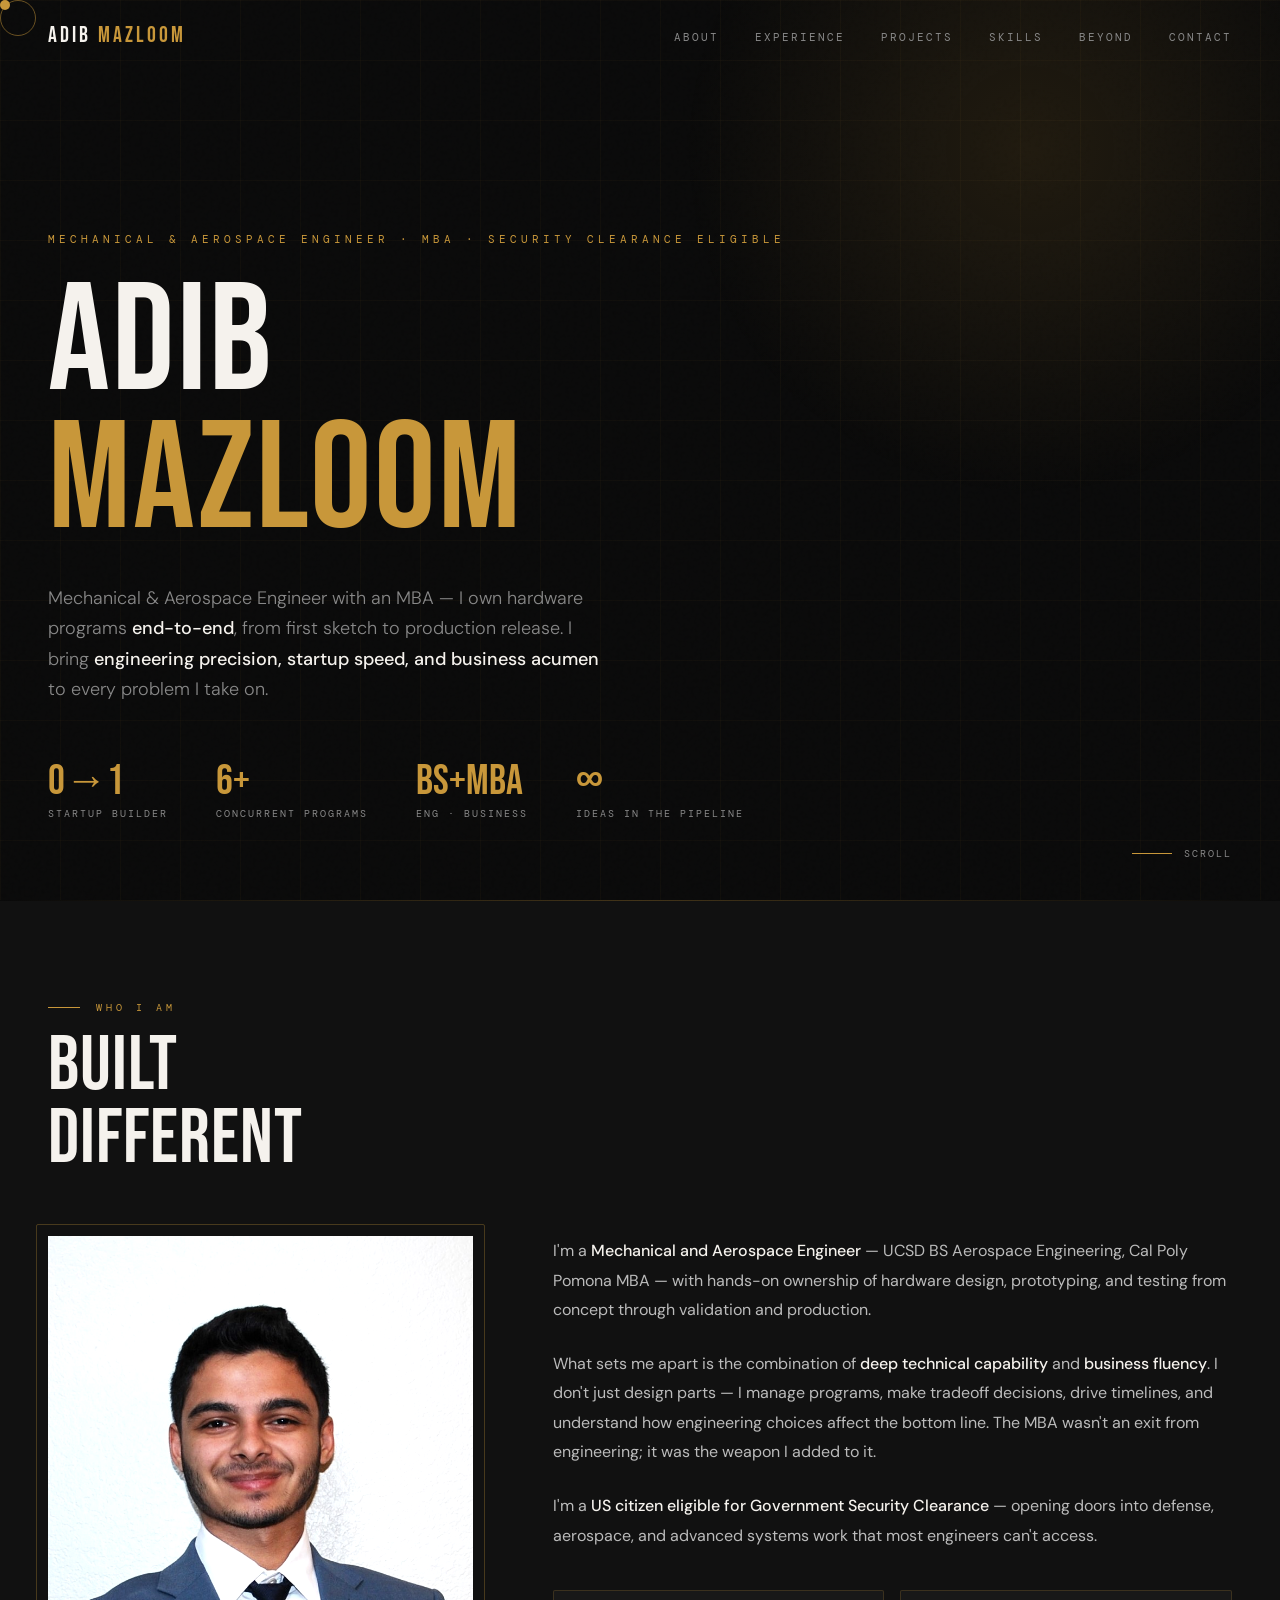
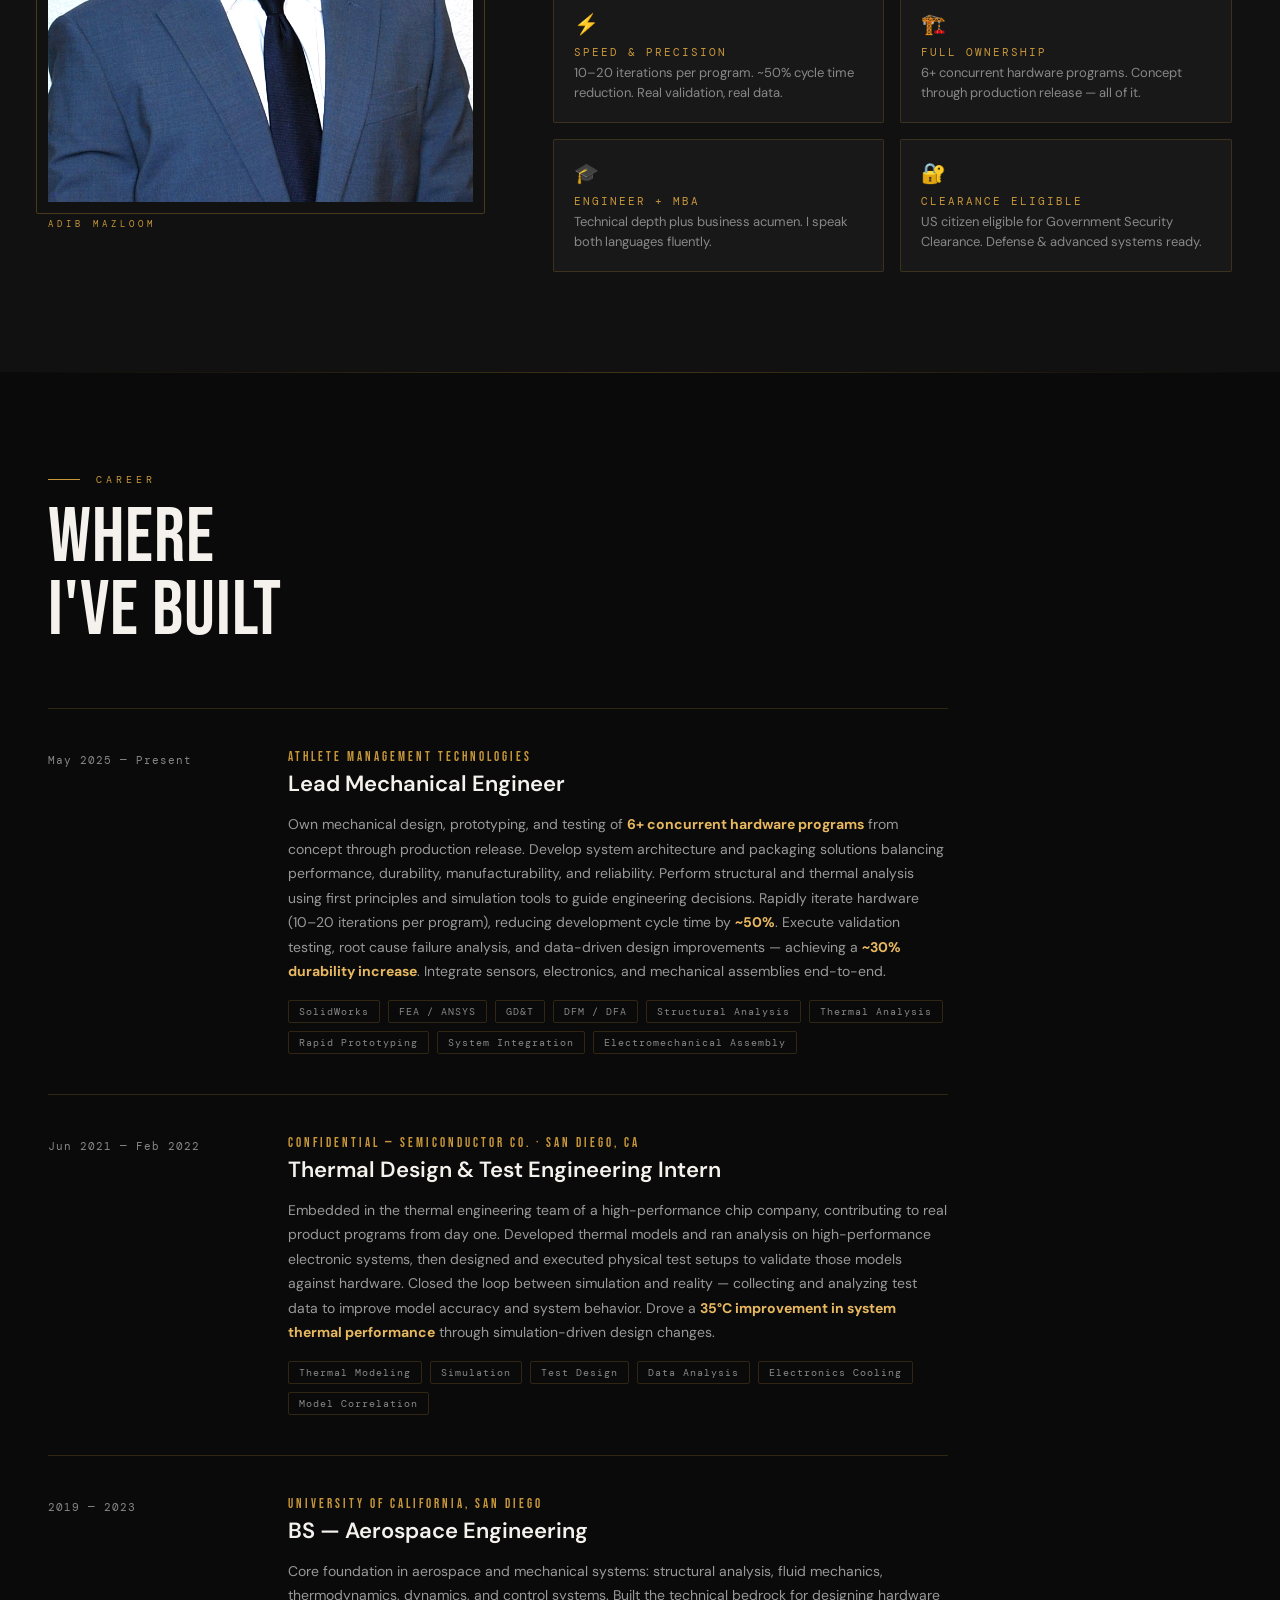
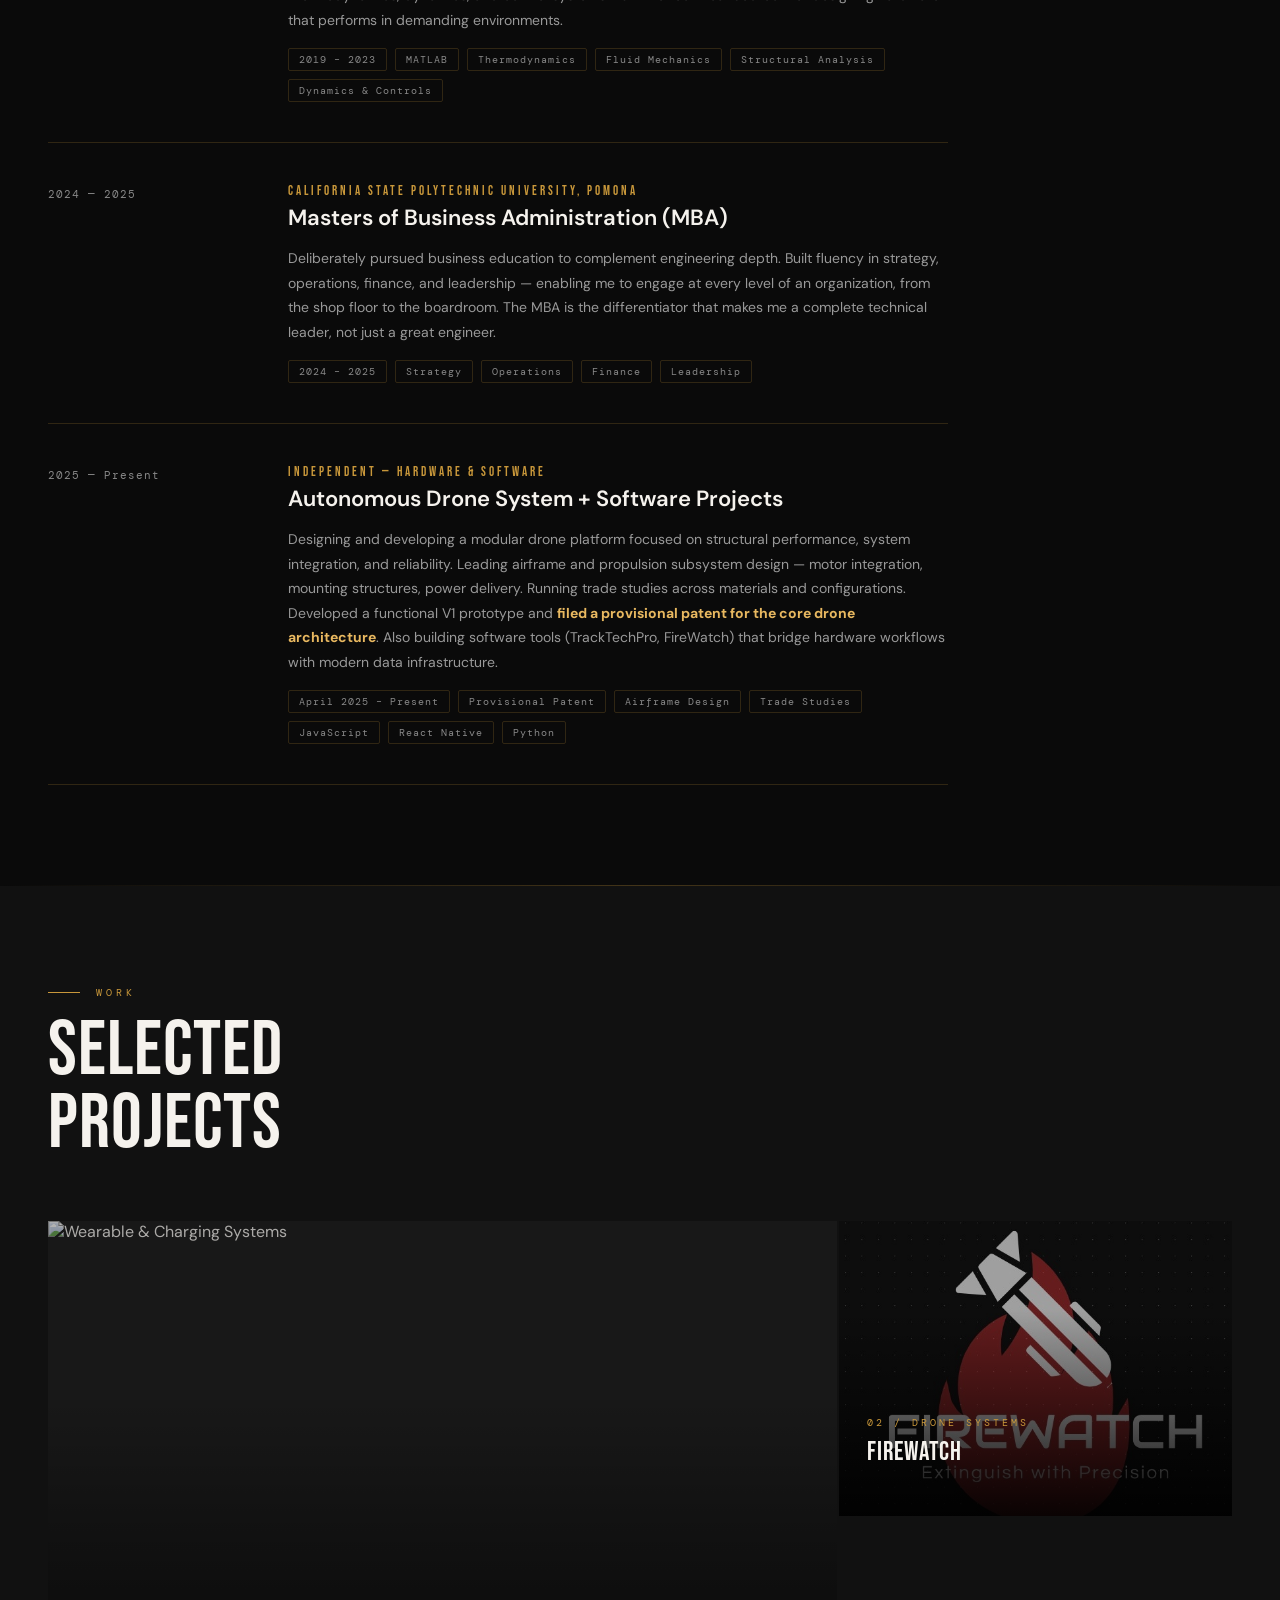
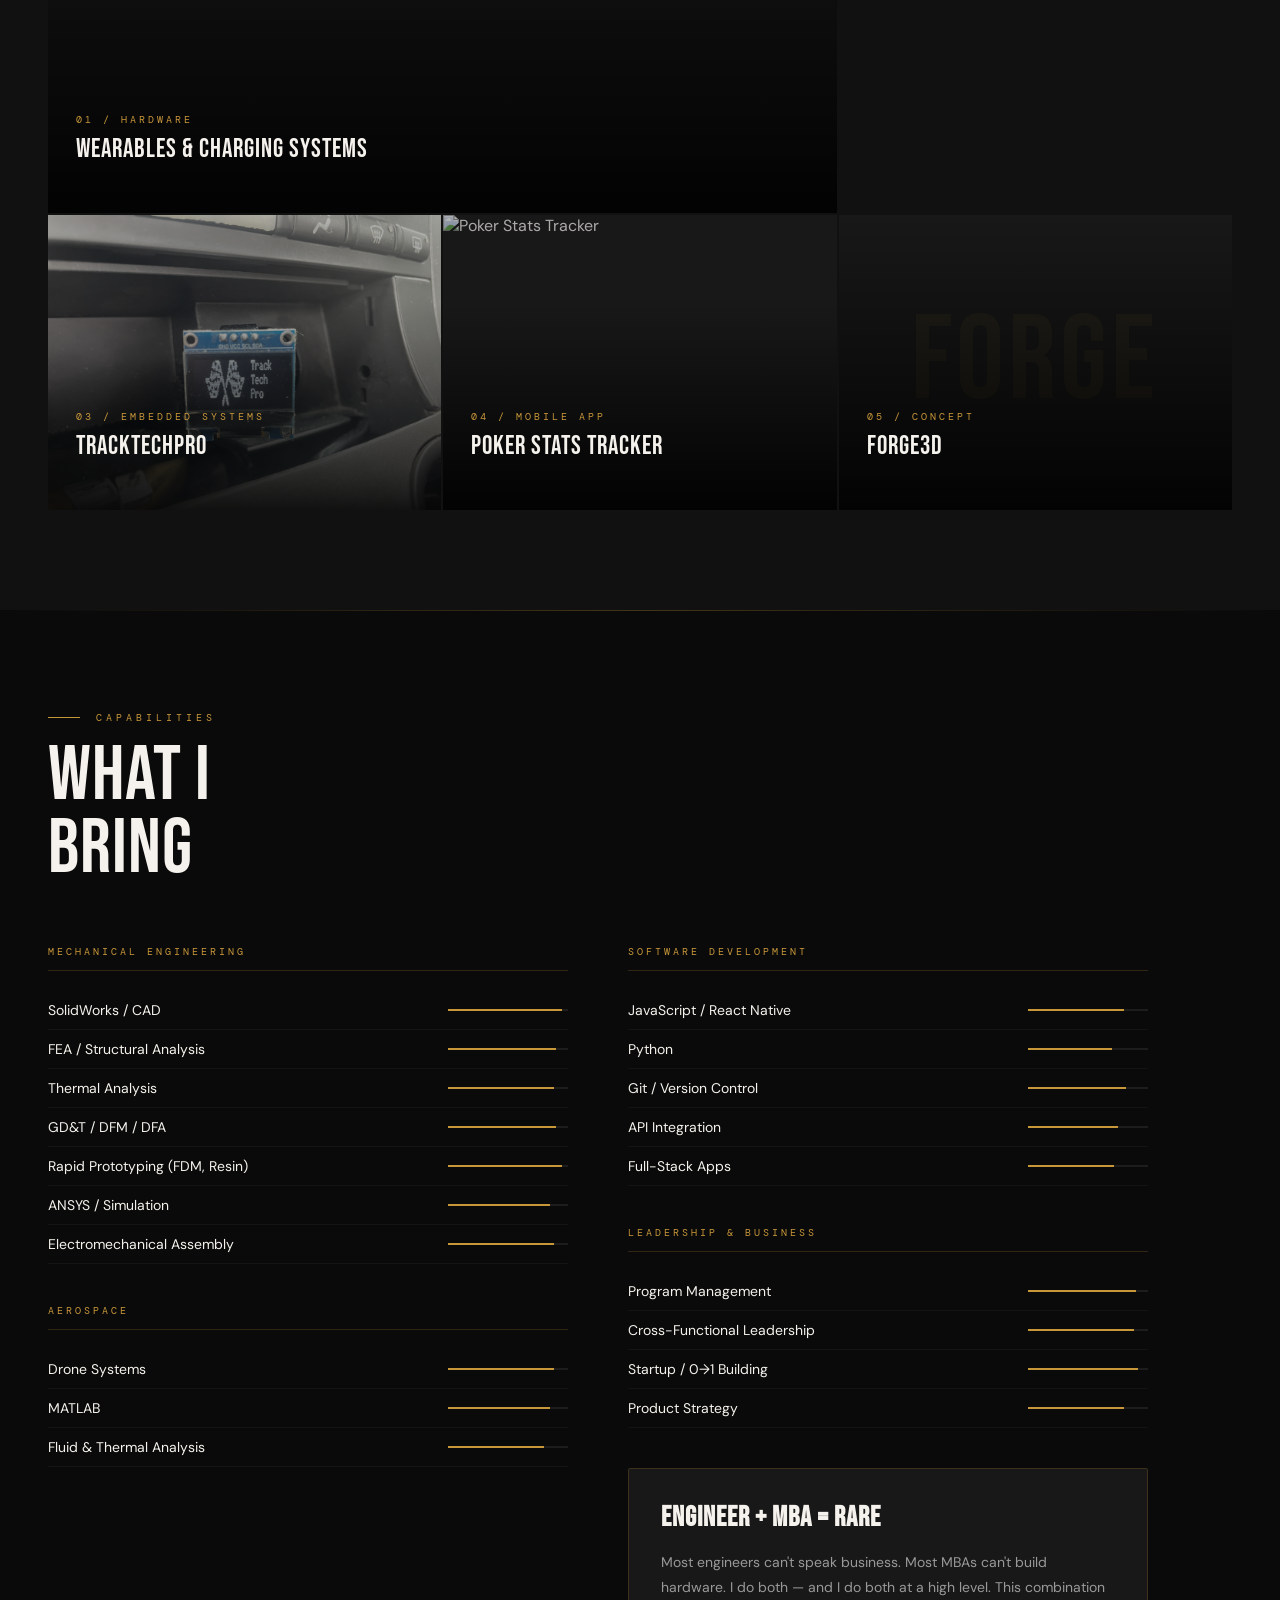
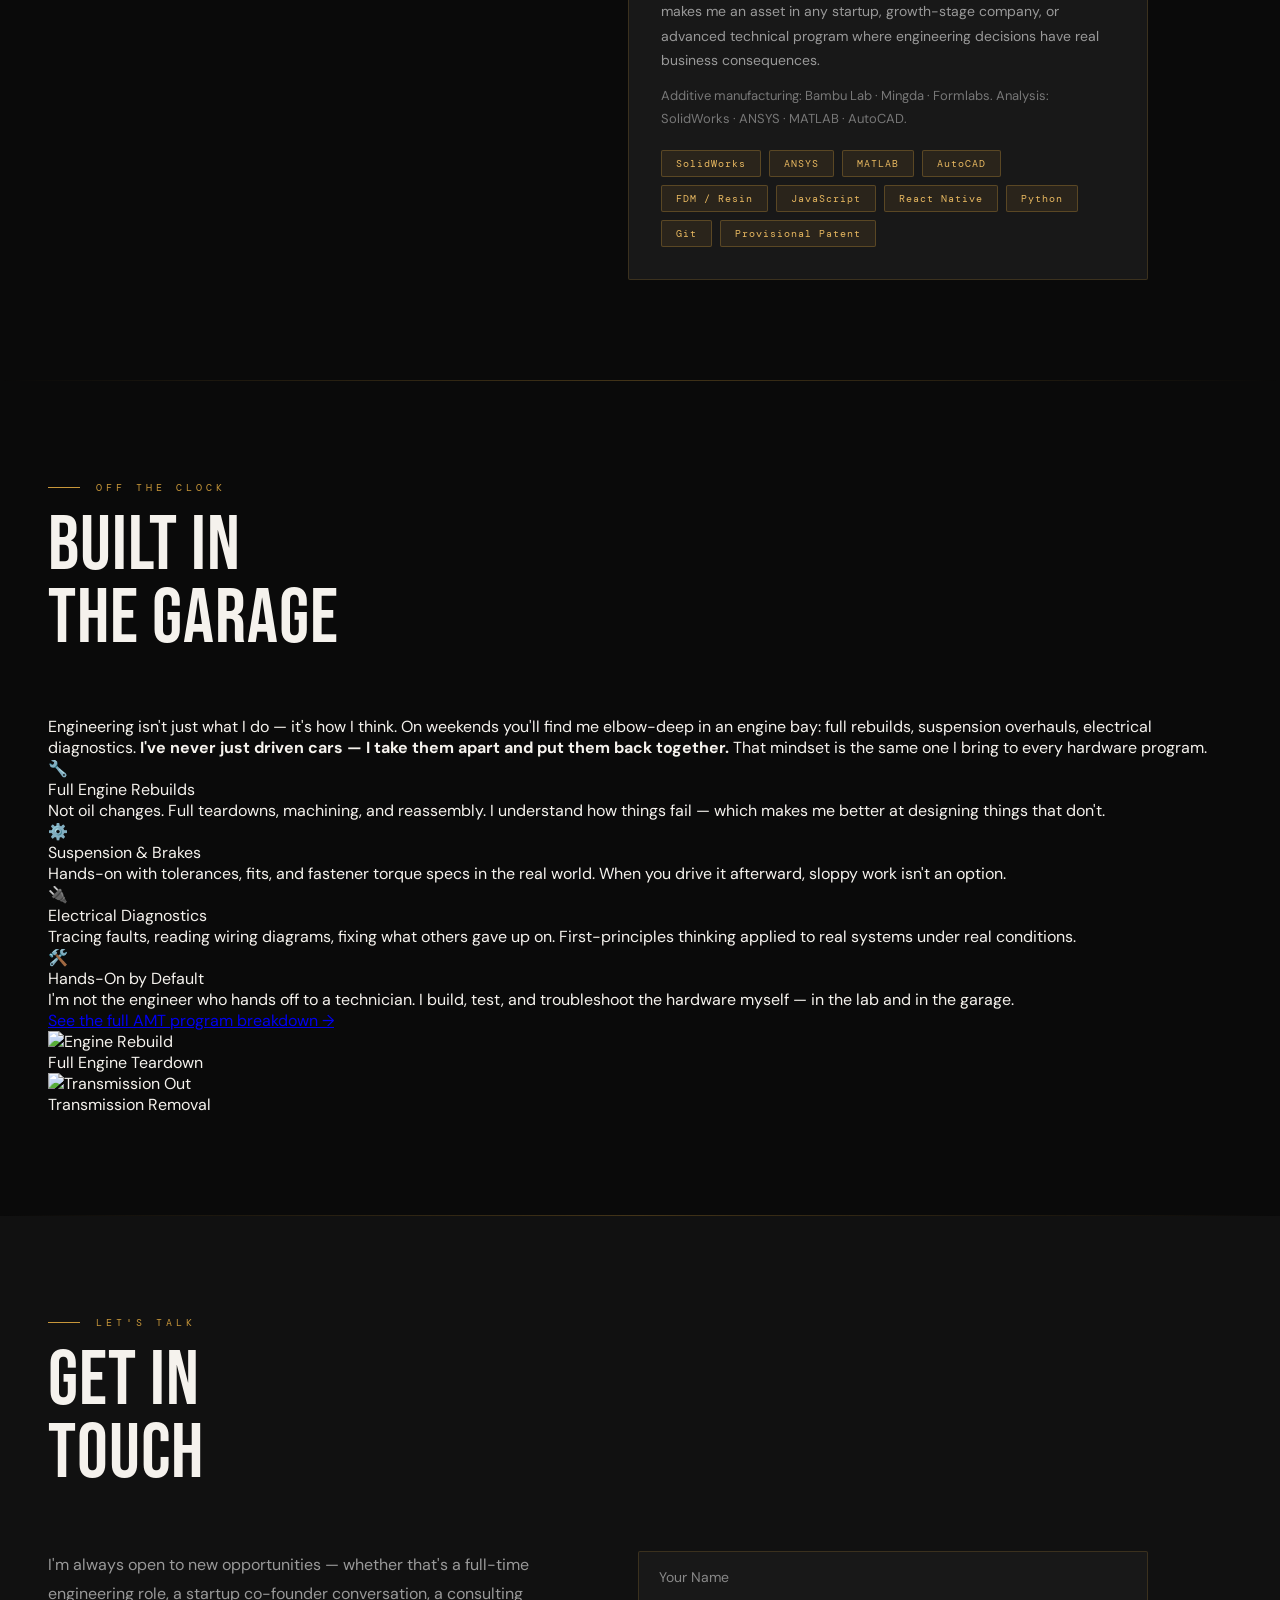
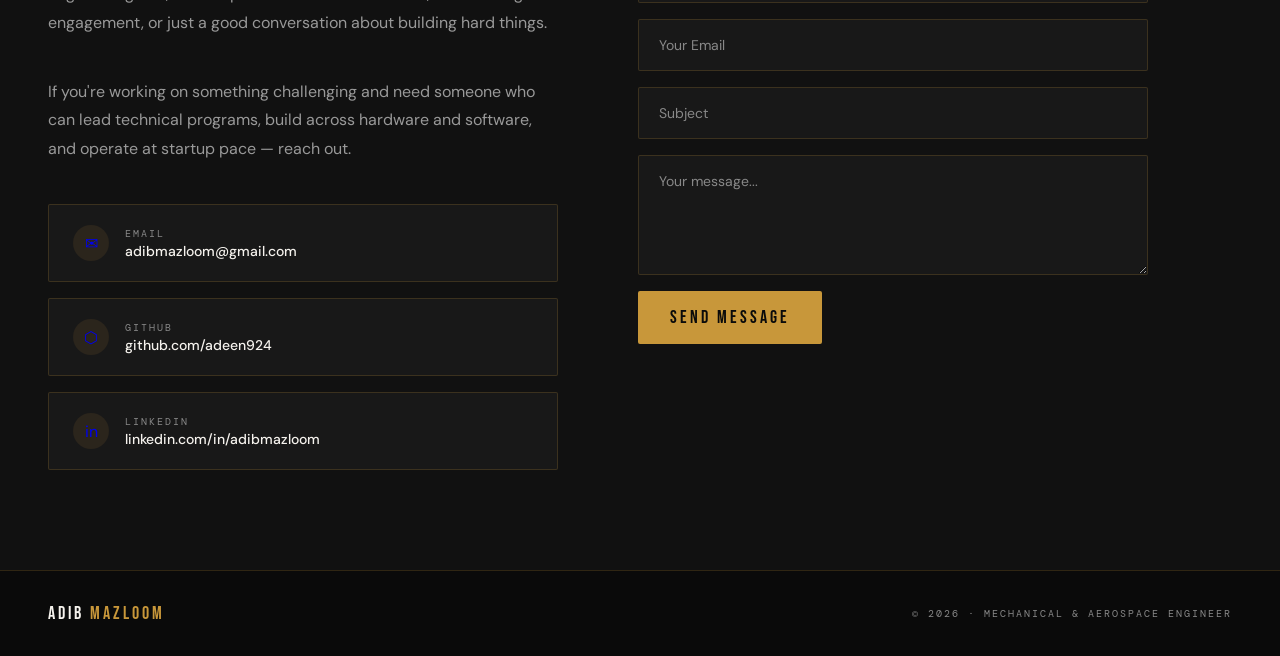
==== commit 300c7cad: "Updated website" ====
--- a/index.html
+++ b/index.html
@@ -1159,6 +1159,16 @@
     </div>
     <div class="beyond-footer reveal">
       <a class="amt-teaser-link" href="projects/amt.html">See the full AMT program breakdown →</a>
+    </div>
+    <div class="garage-photos reveal">
+      <div class="garage-photo">
+        <img src="assets/images/garage/engine.JPG" alt="Engine Rebuild">
+        <div class="garage-photo-label">Full Engine Teardown</div>
+      </div>
+      <div class="garage-photo">
+        <img src="assets/images/garage/transmission.JPG" alt="Transmission Out">
+        <div class="garage-photo-label">Transmission Removal</div>
+      </div>
     </div>
   </section>
 
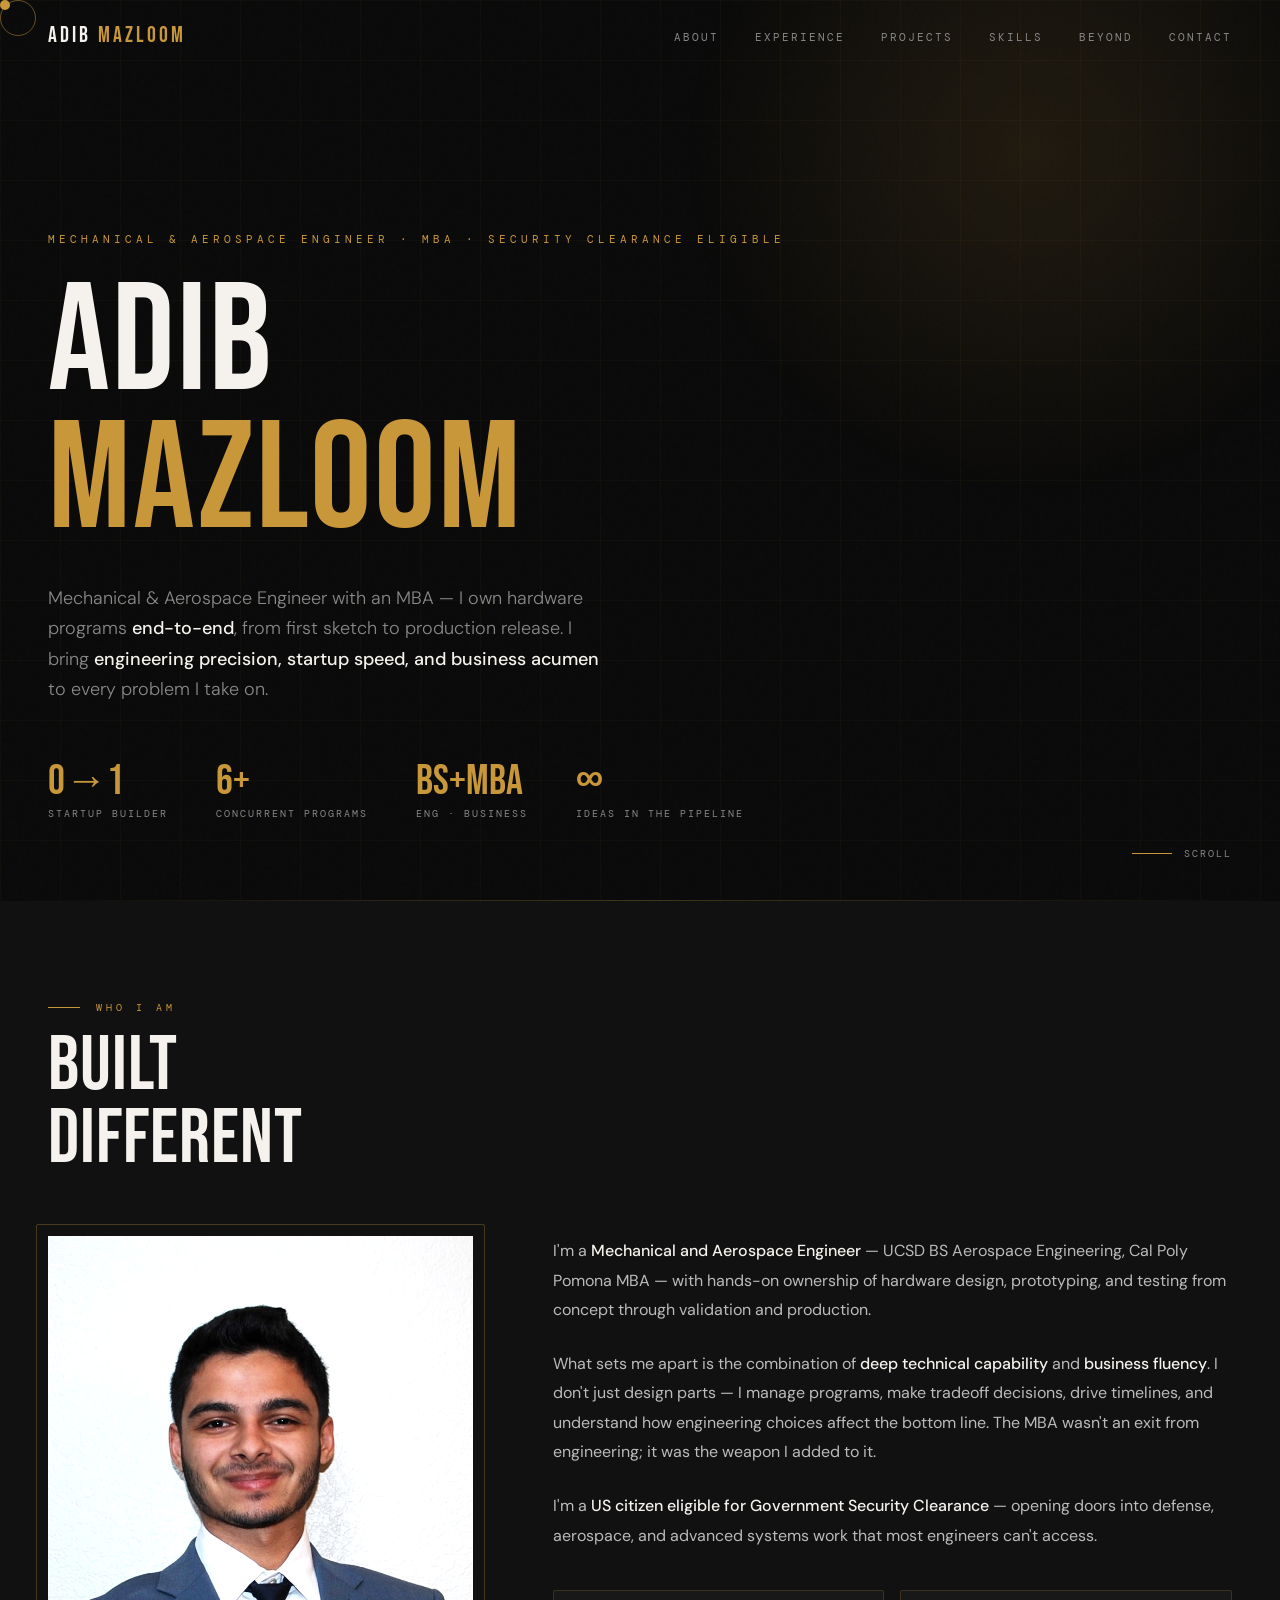
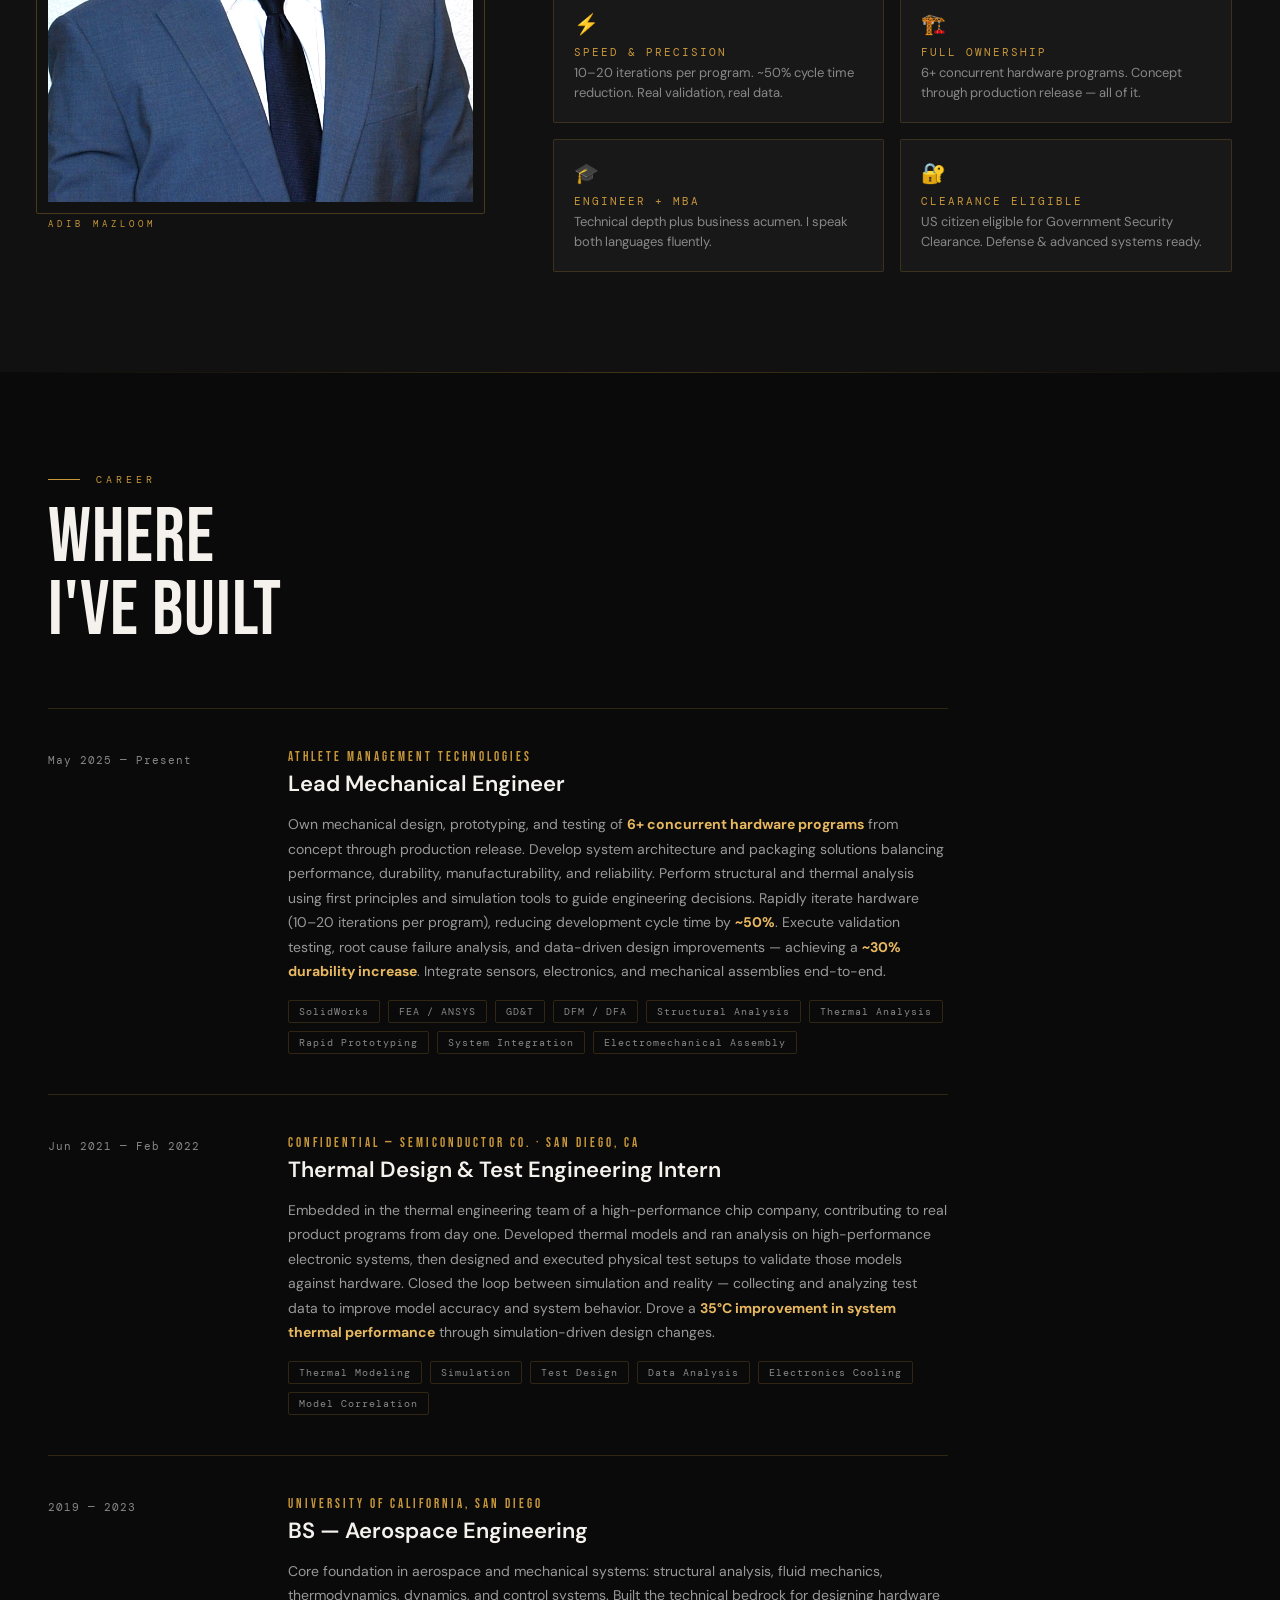
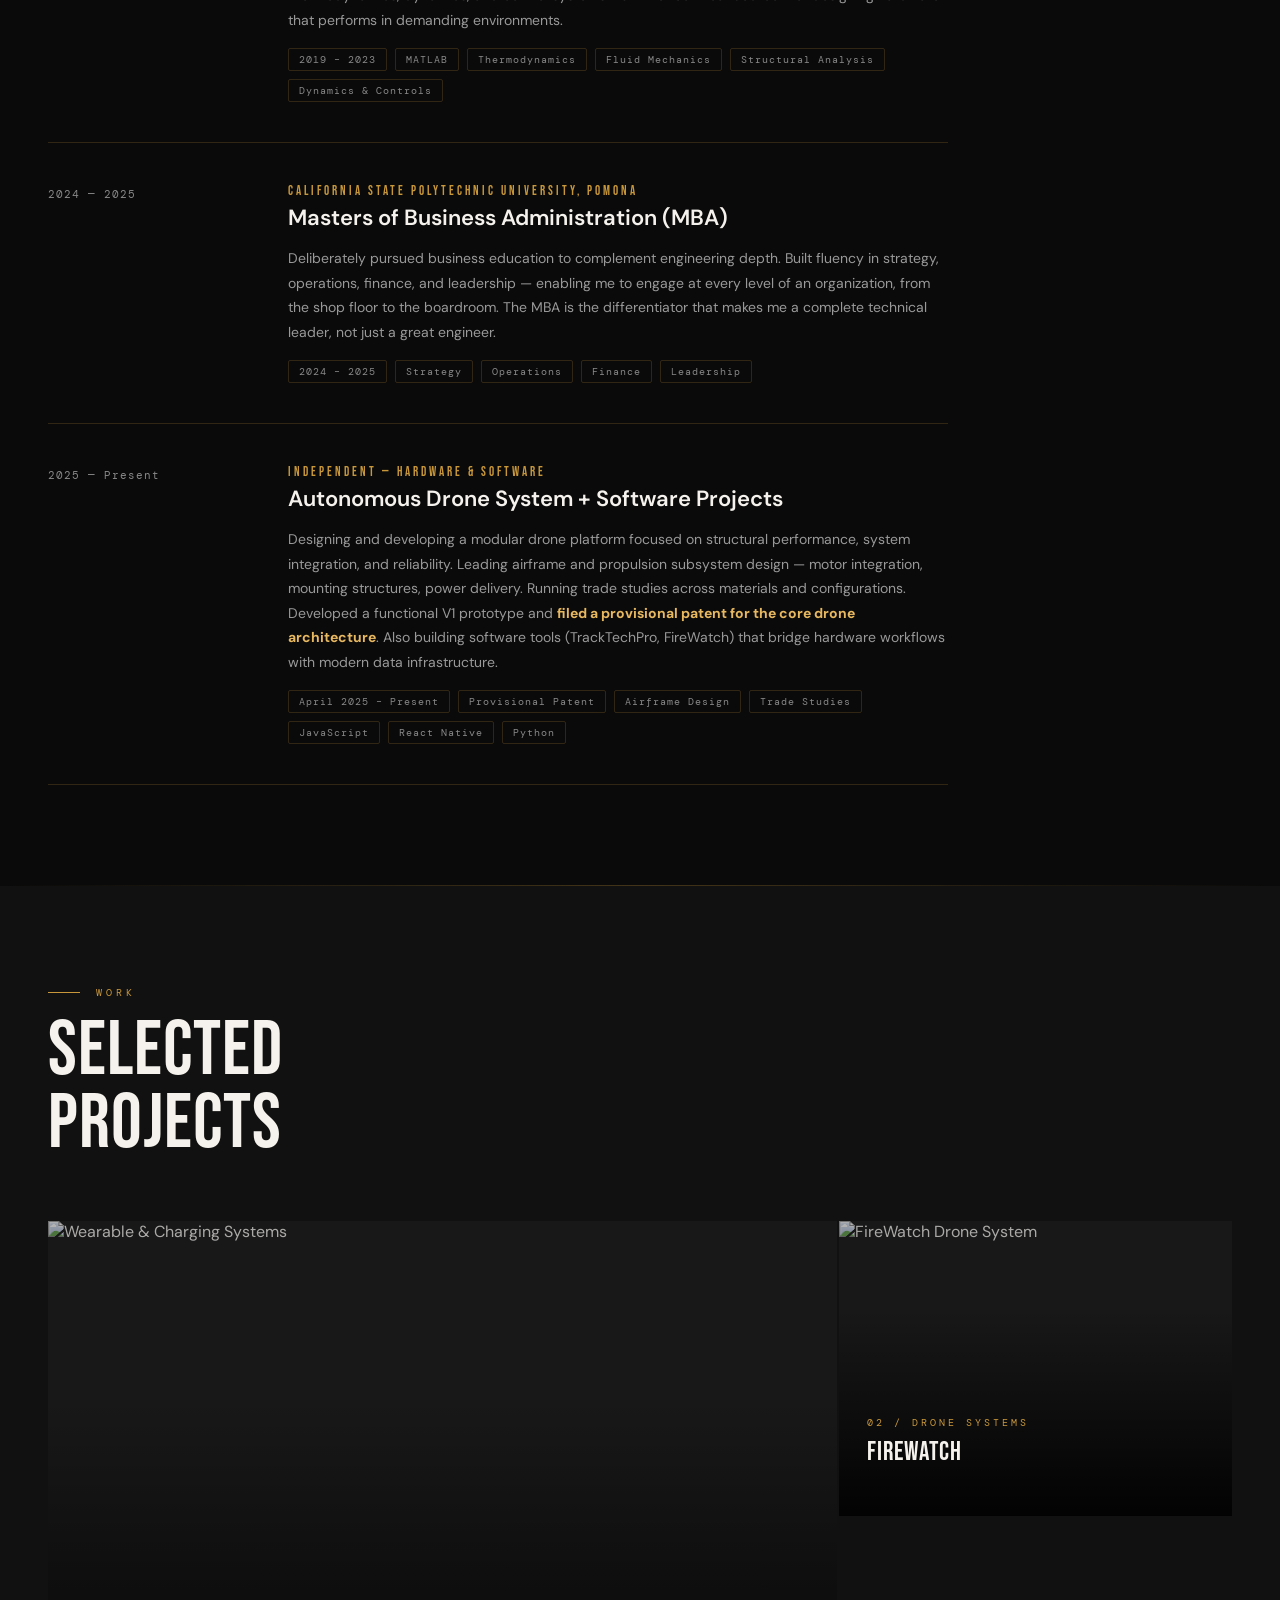
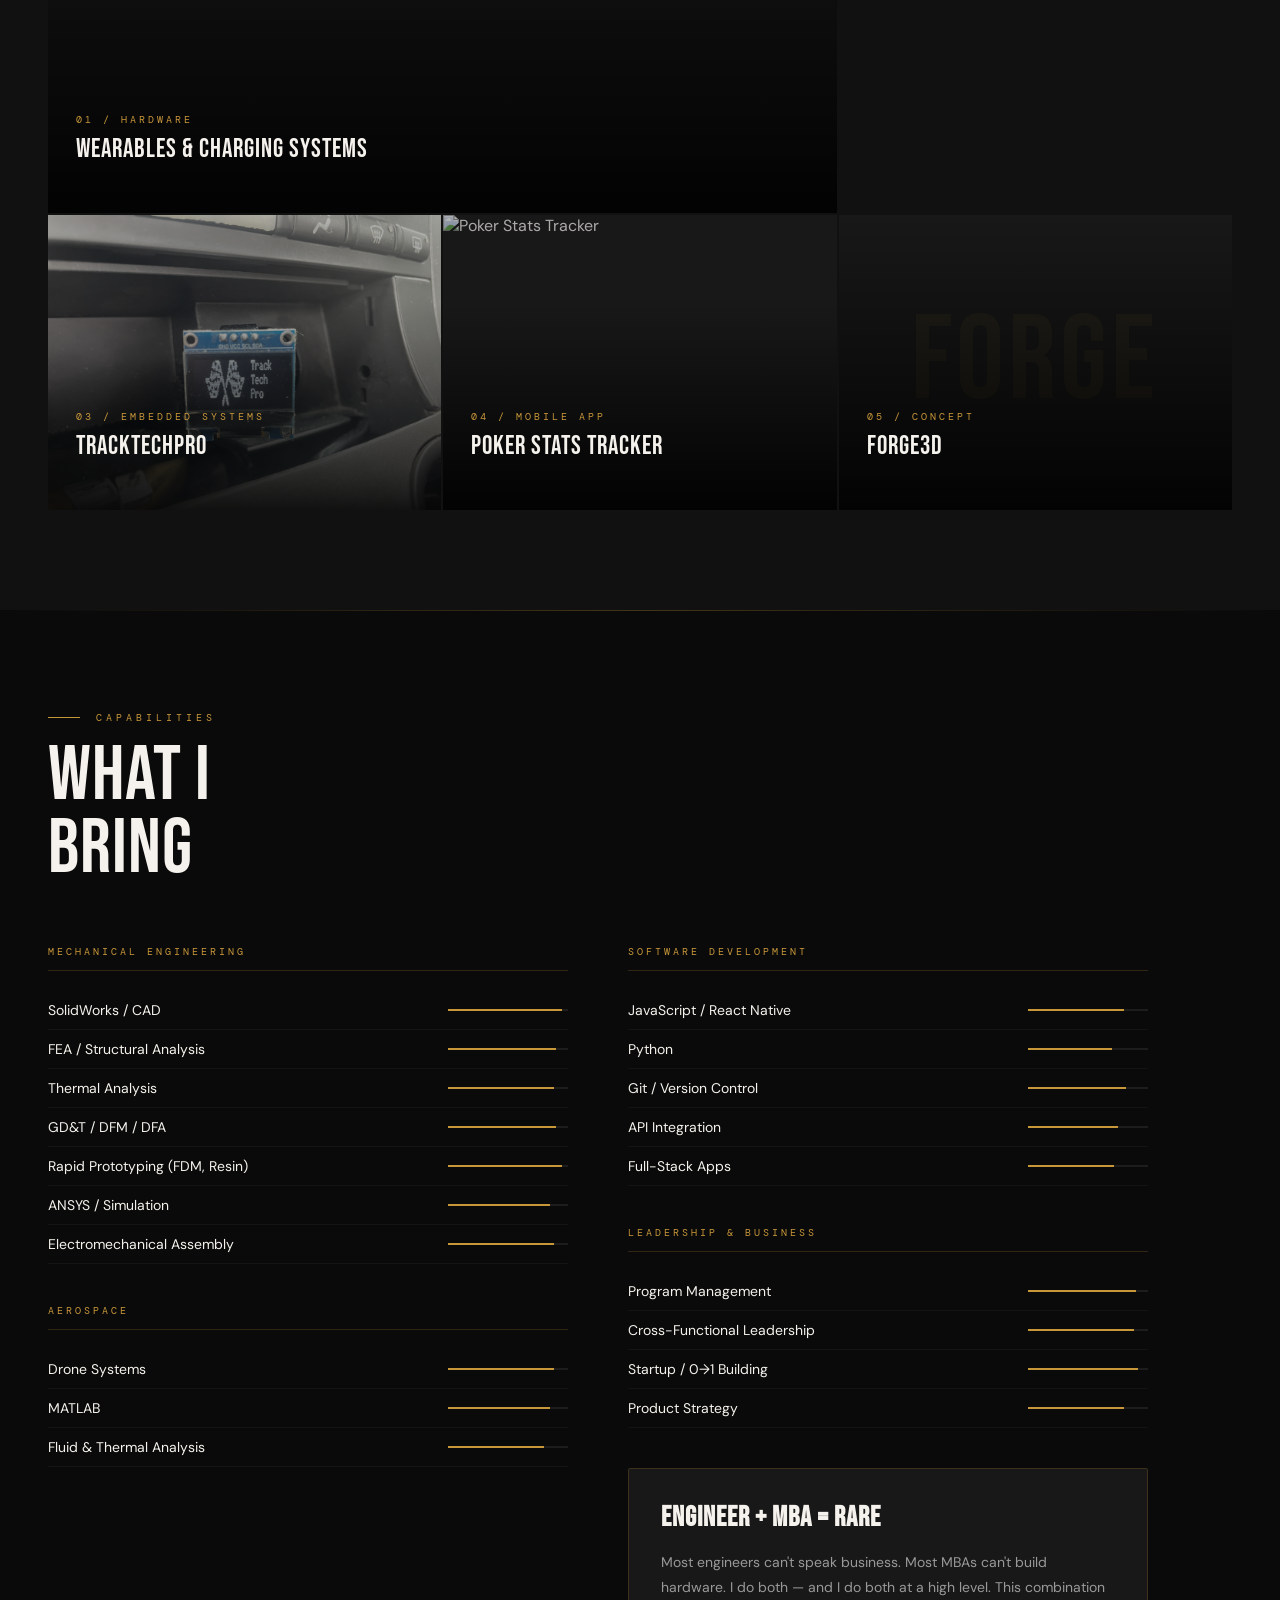
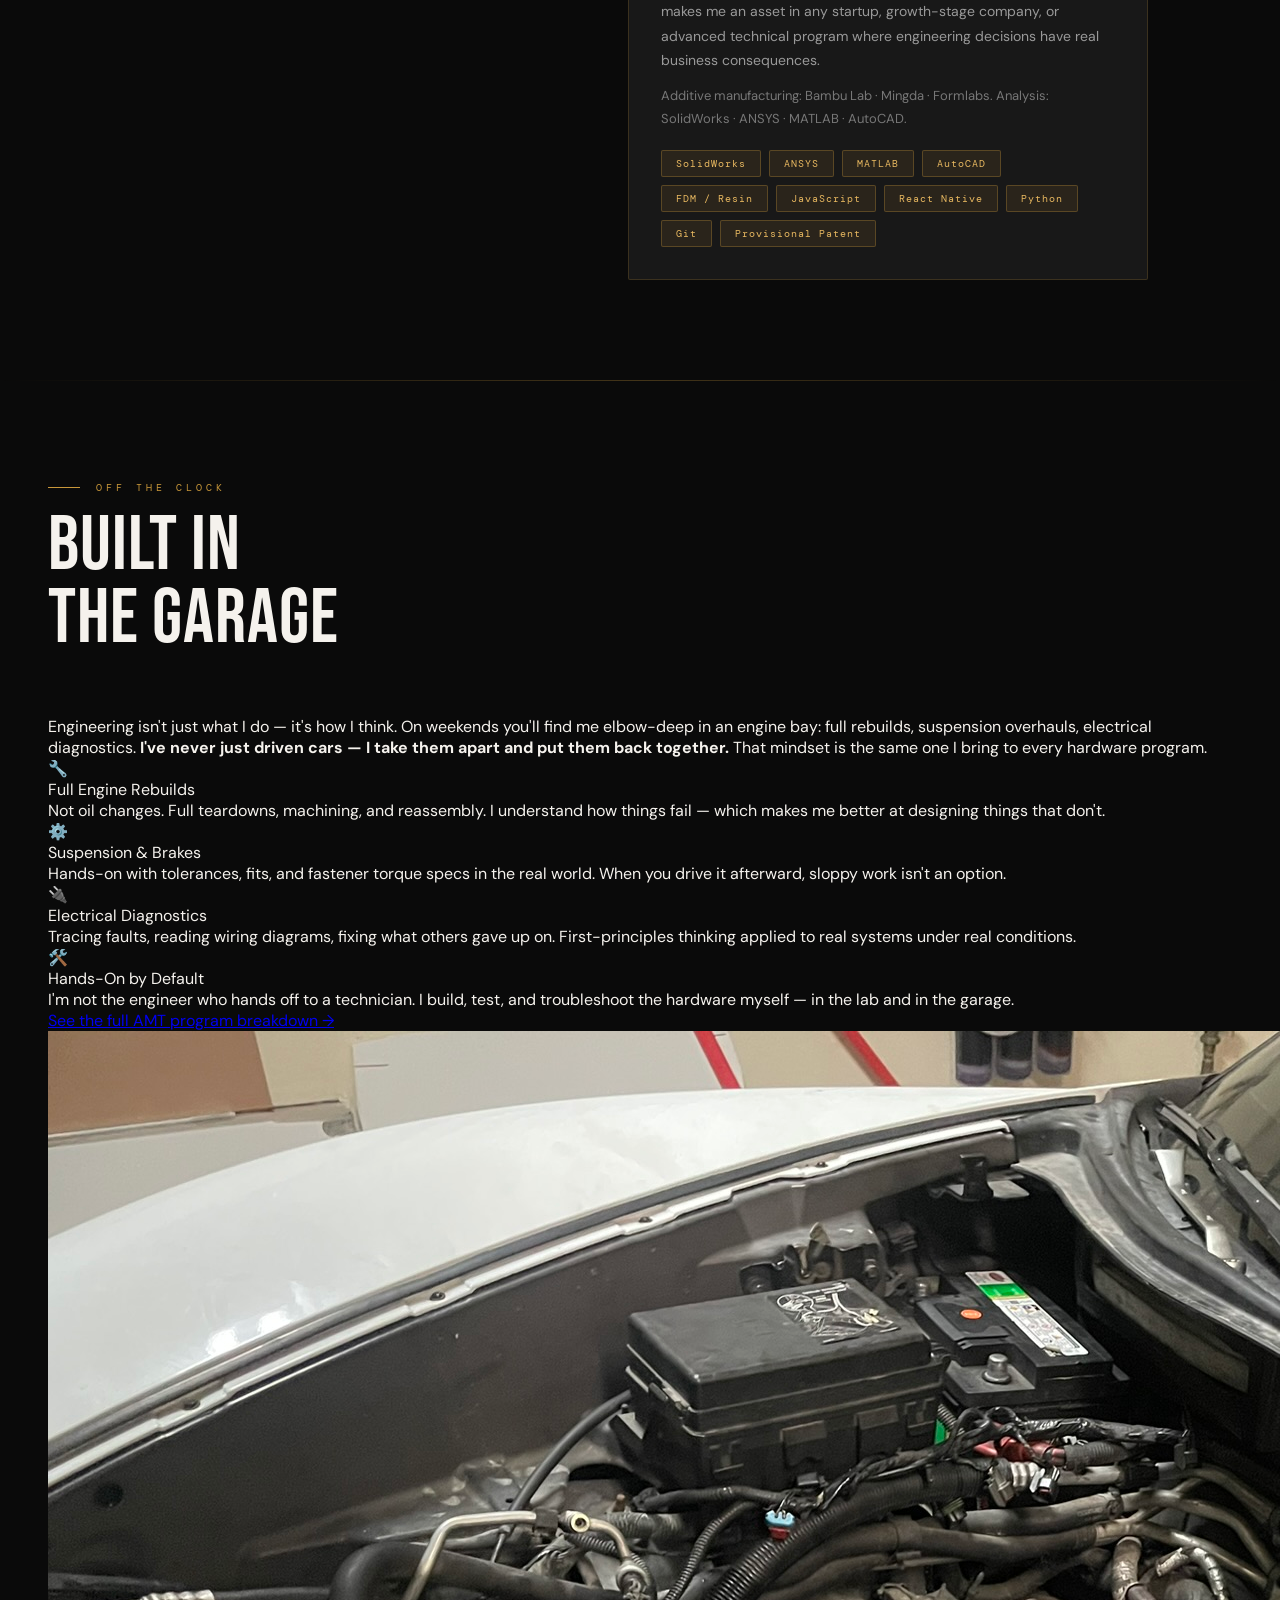
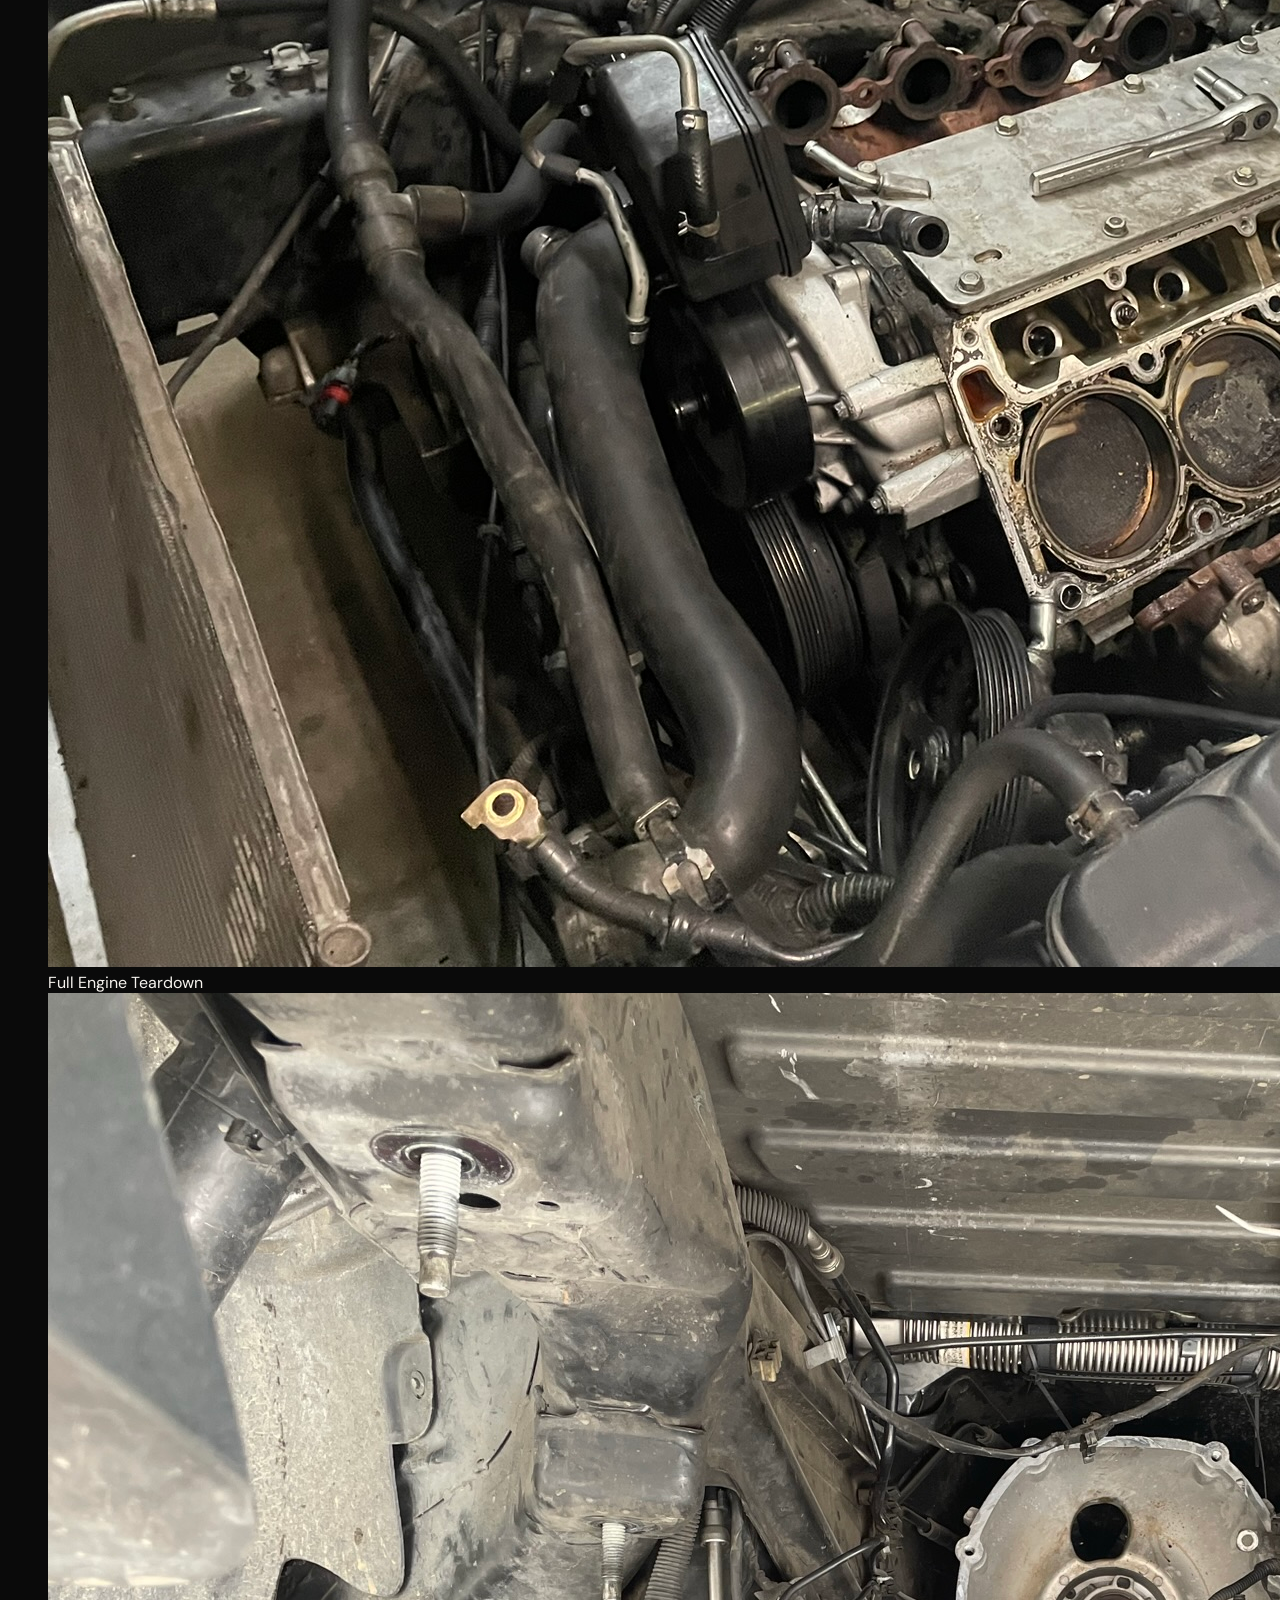
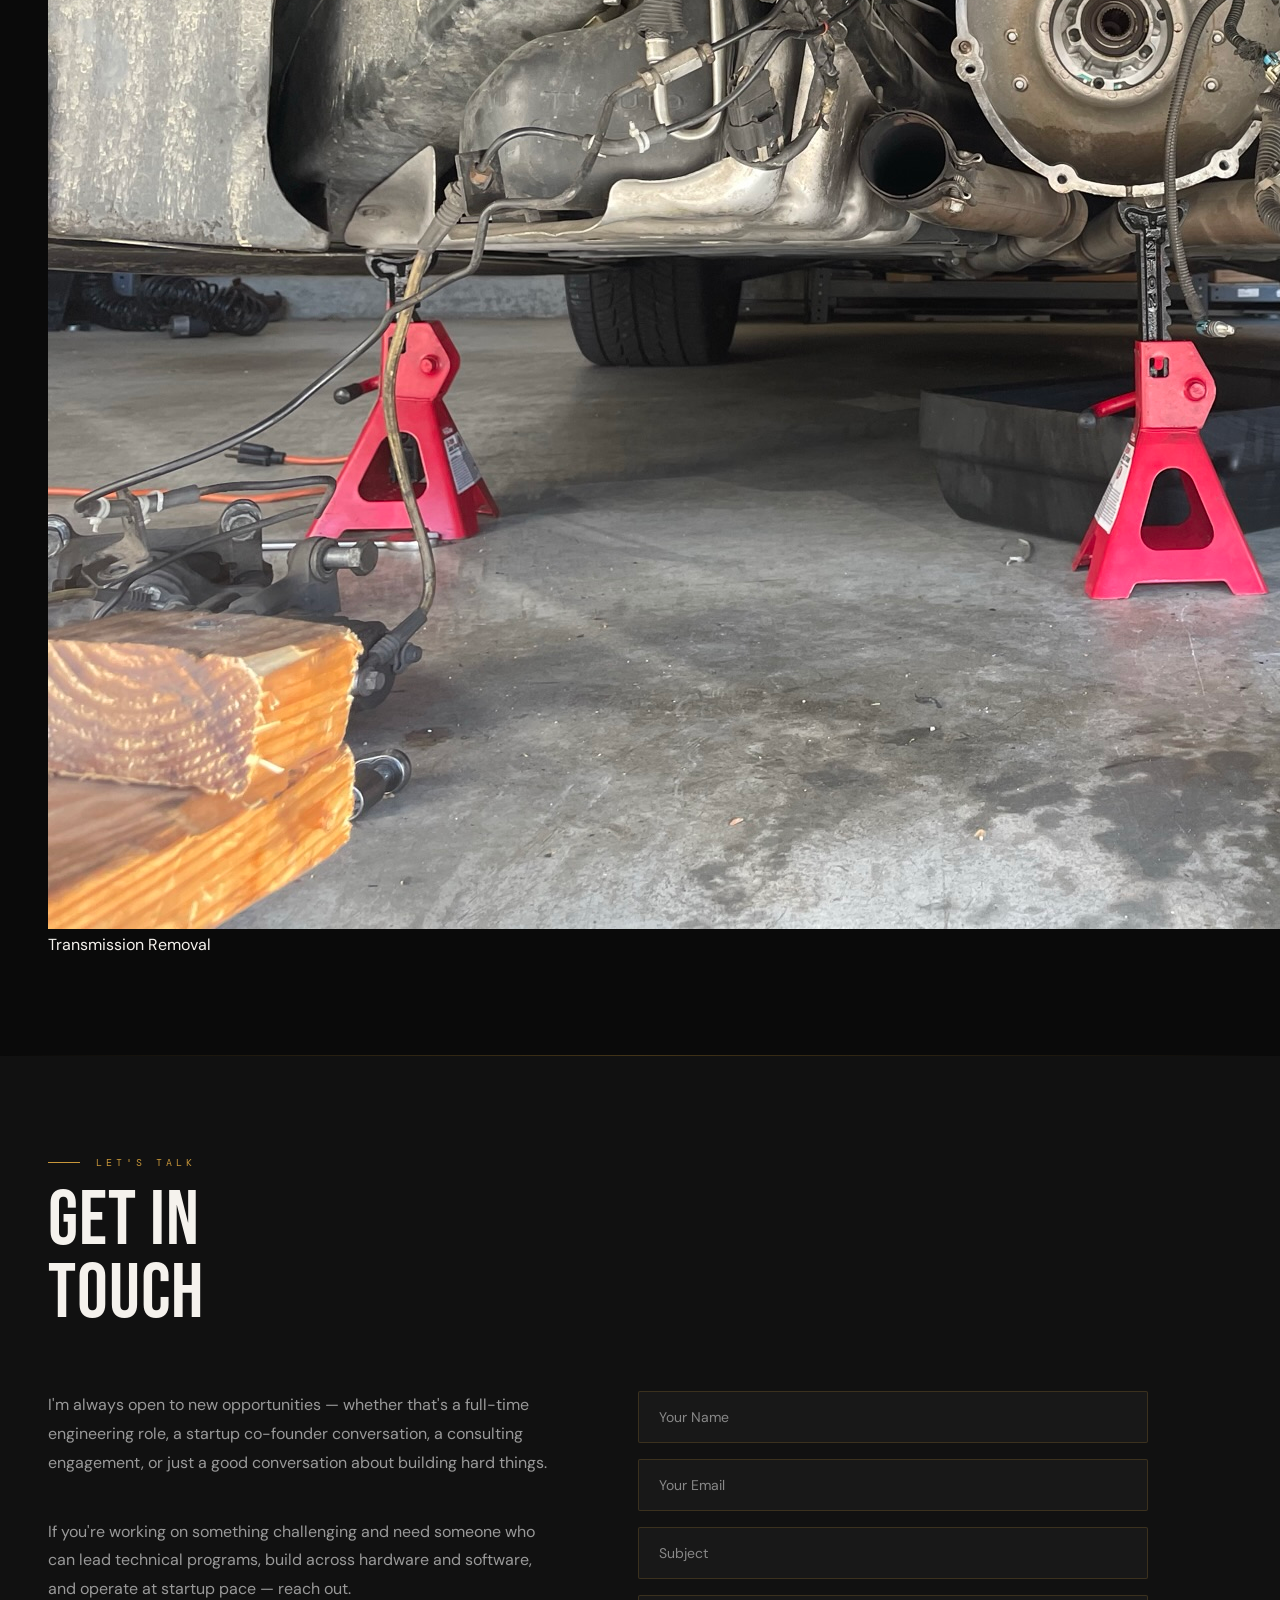
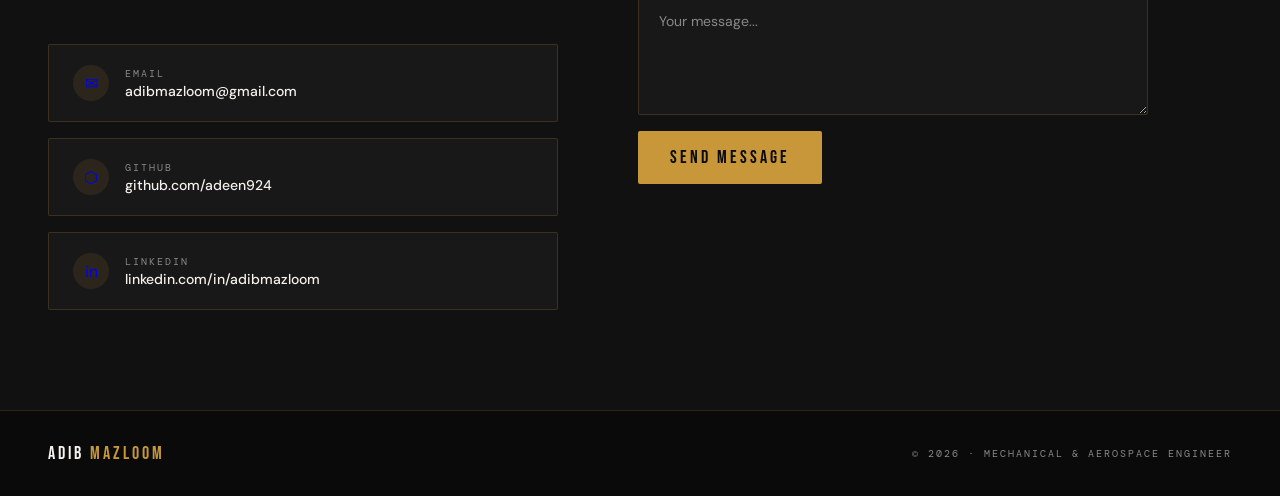
==== commit 855ad5be: "Updated pages" ====
--- a/index.html
+++ b/index.html
@@ -950,7 +950,7 @@
       </div>
 
       <div class="project-card">
-        <img src="assets/images/firewatch/firewatch1.jpg" alt="FireWatch Drone System">
+        <img src="assets/images/firewatch/firewatch-hero.jpg" alt="FireWatch Drone System">
         <div class="project-overlay">
           <div class="project-num">02 / DRONE SYSTEMS</div>
           <div class="project-title">FIREWATCH</div>
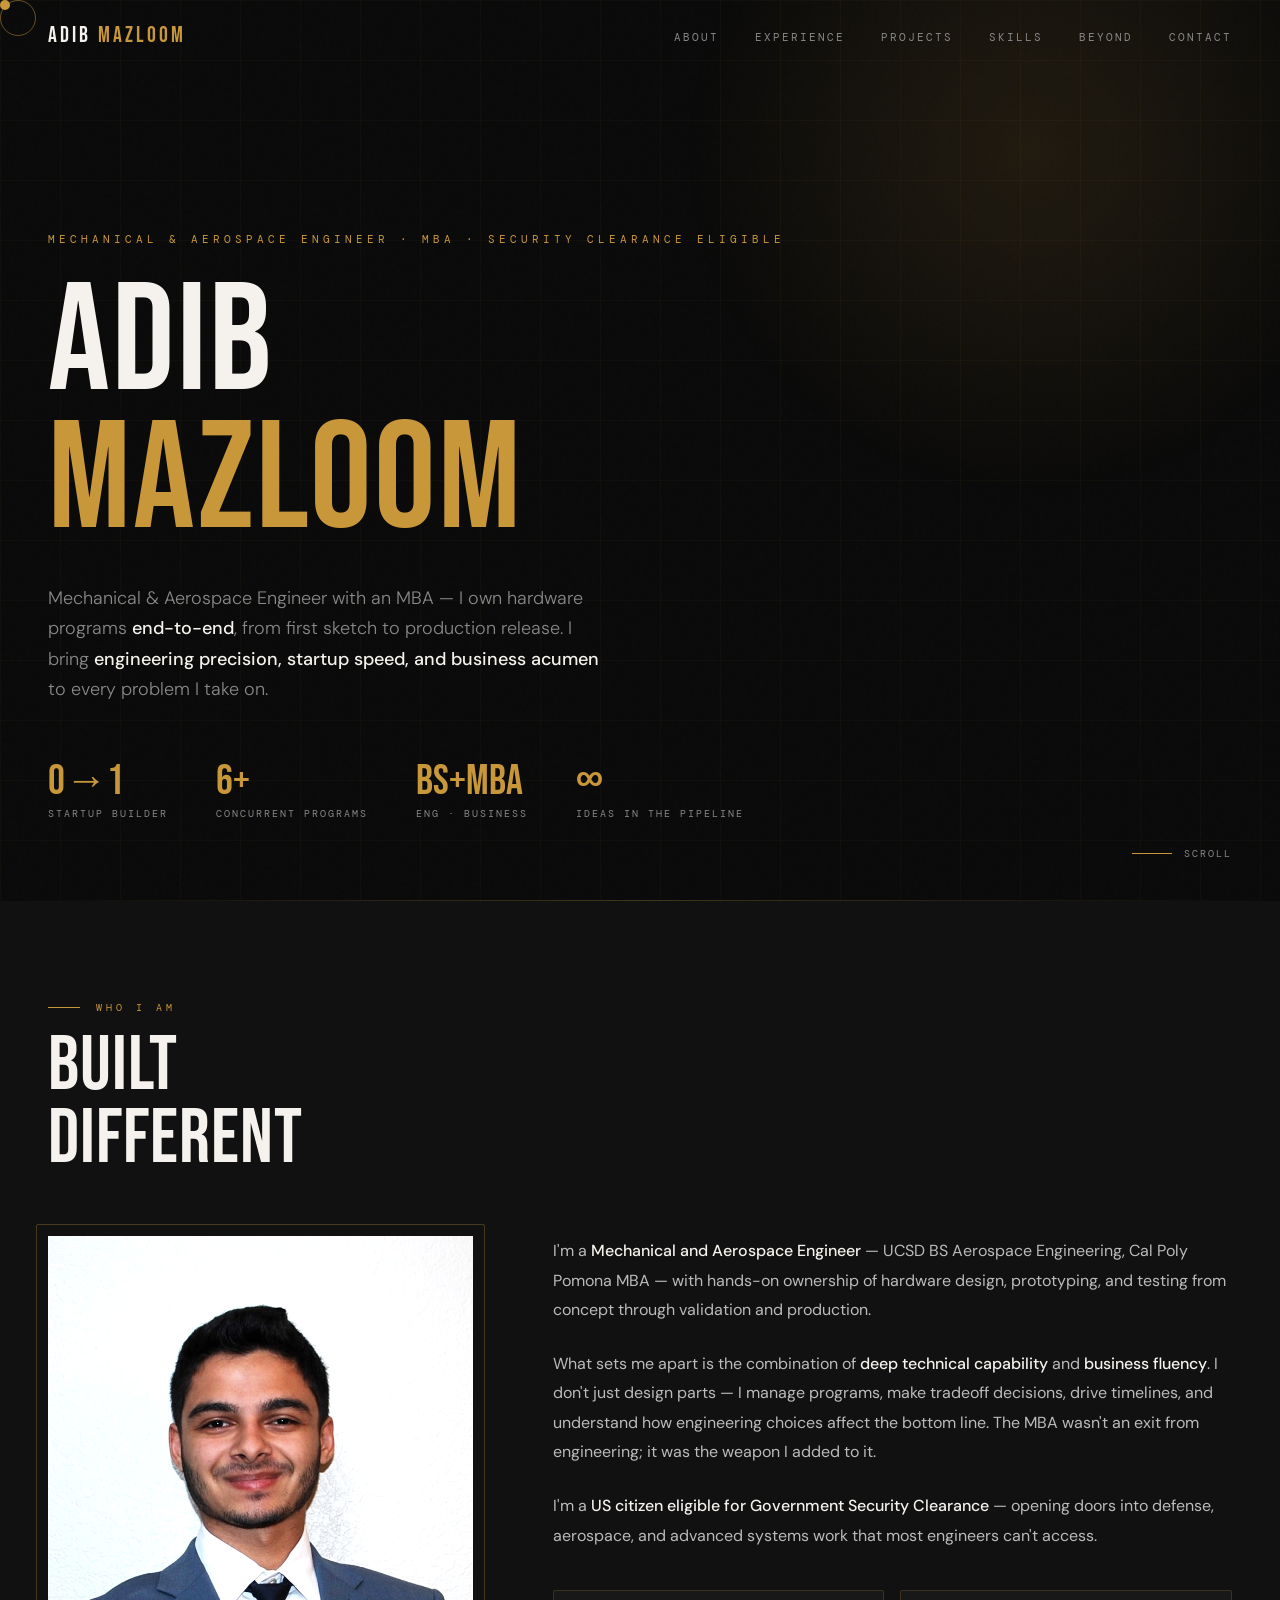
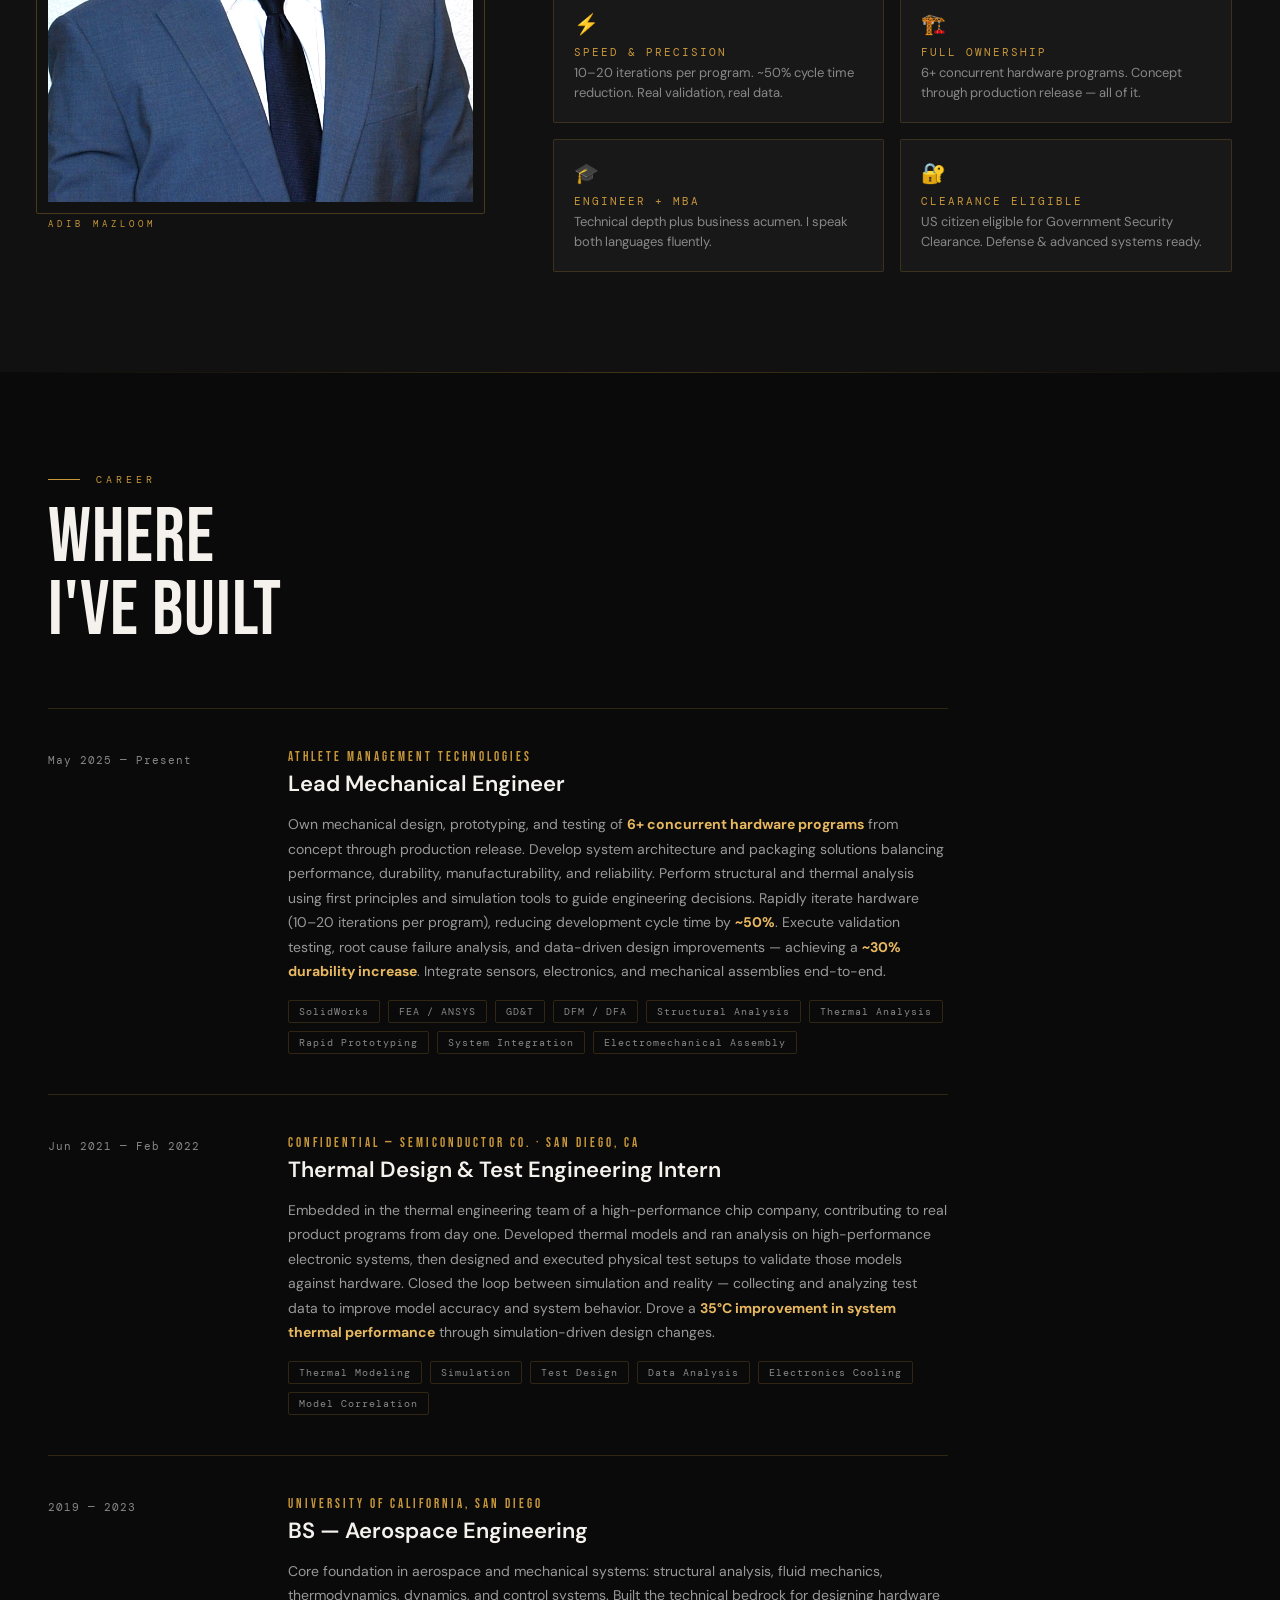
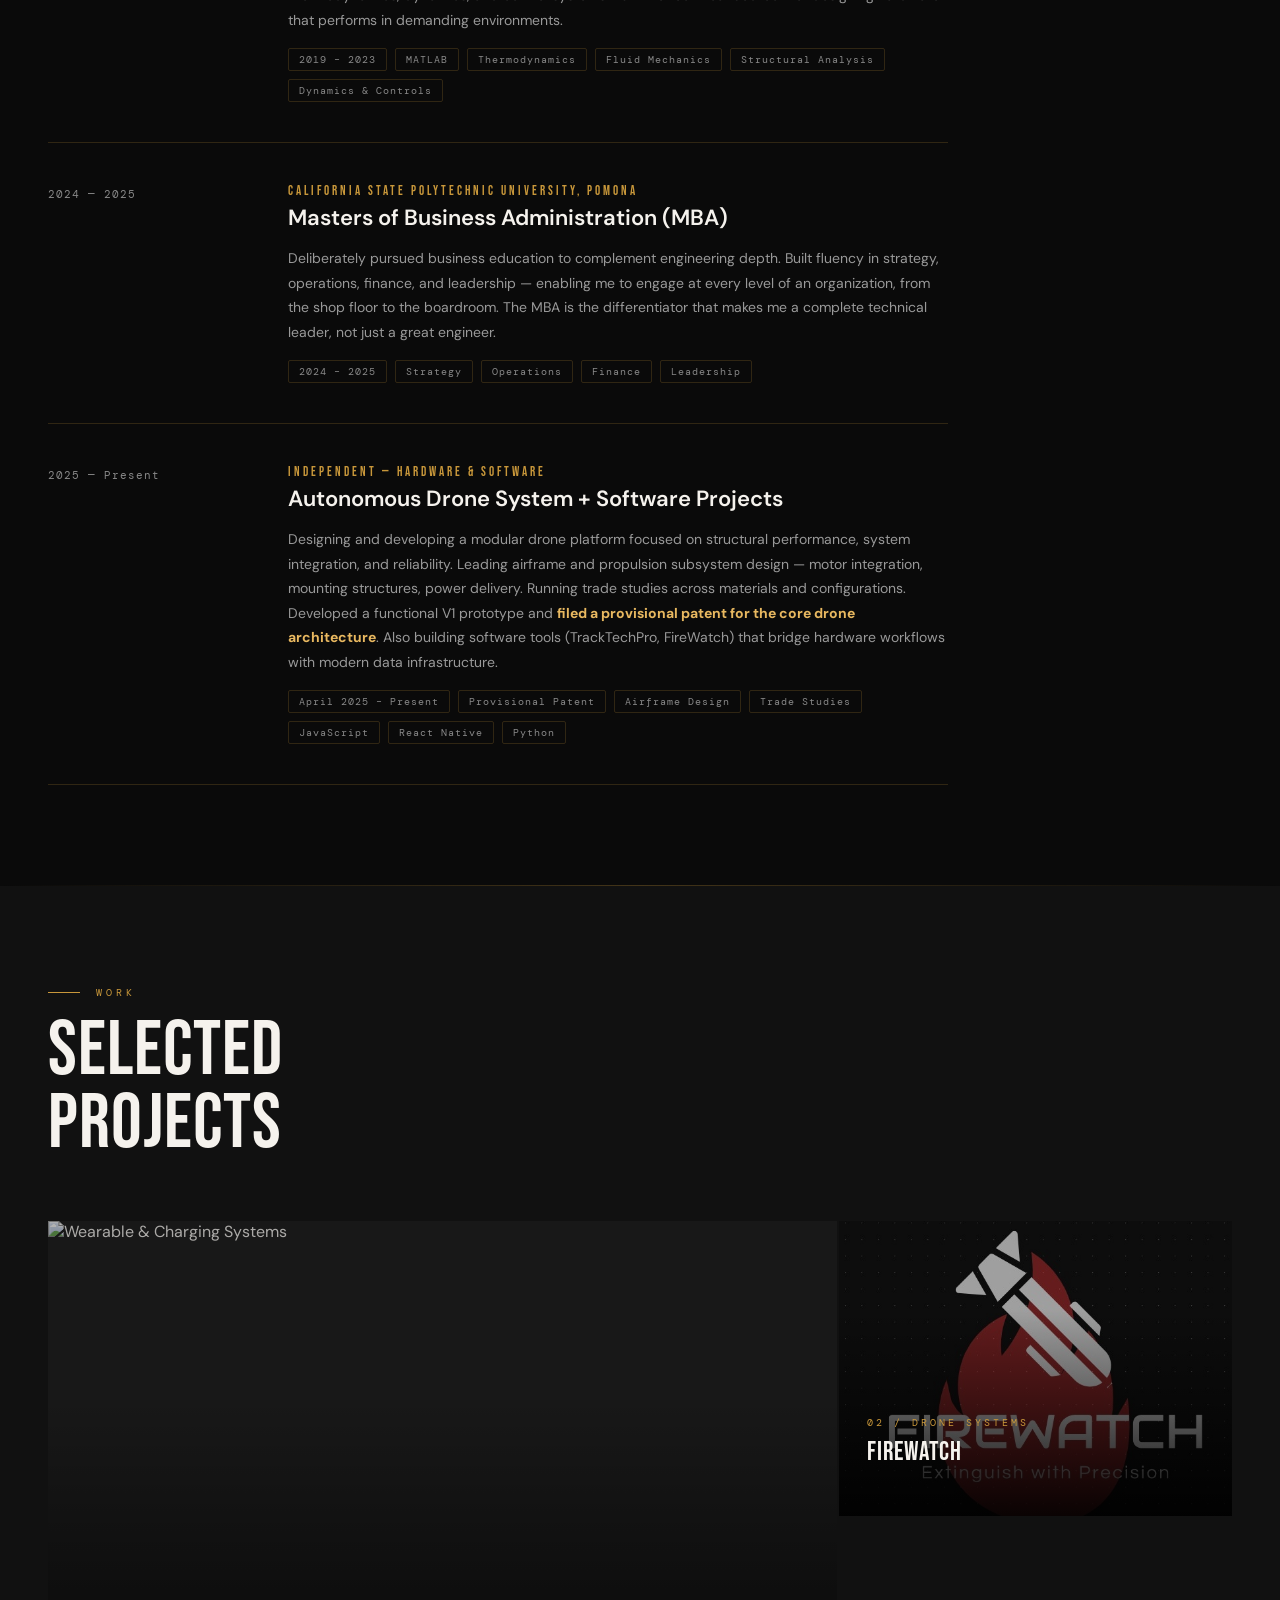
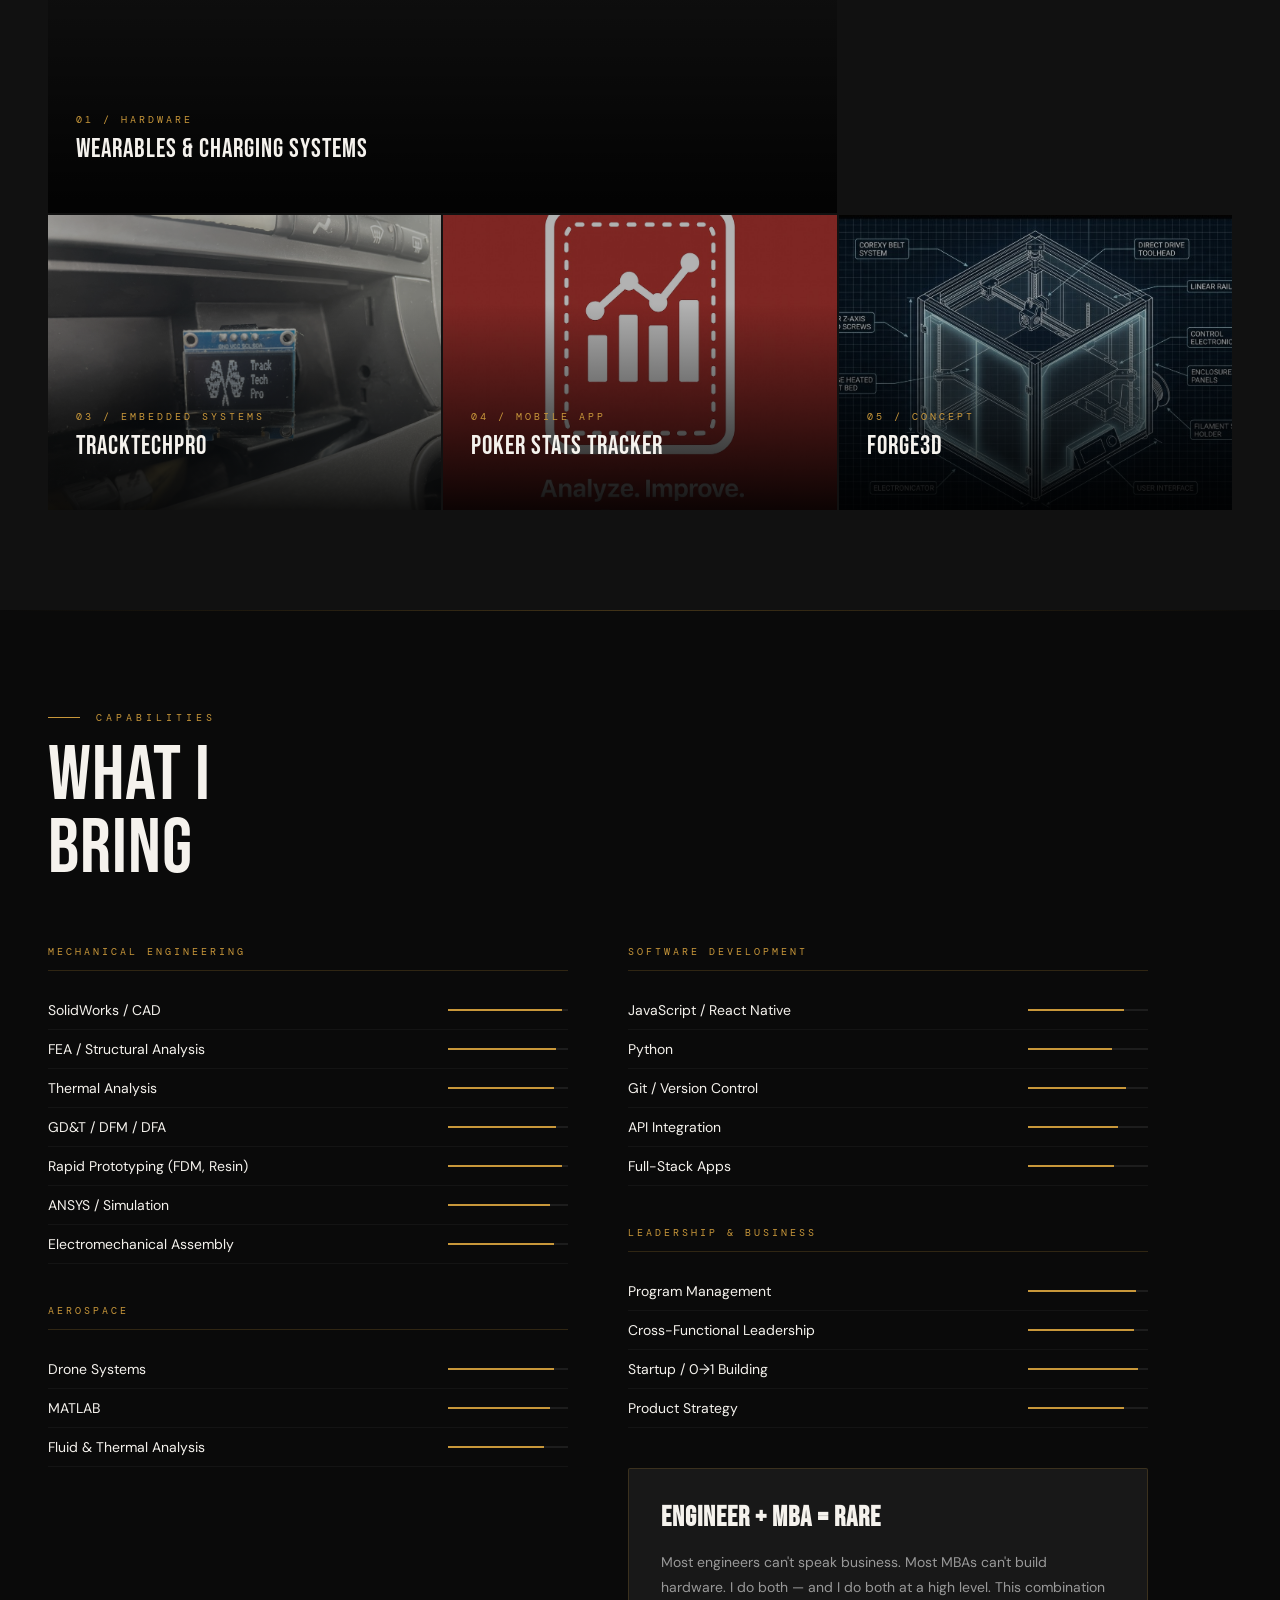
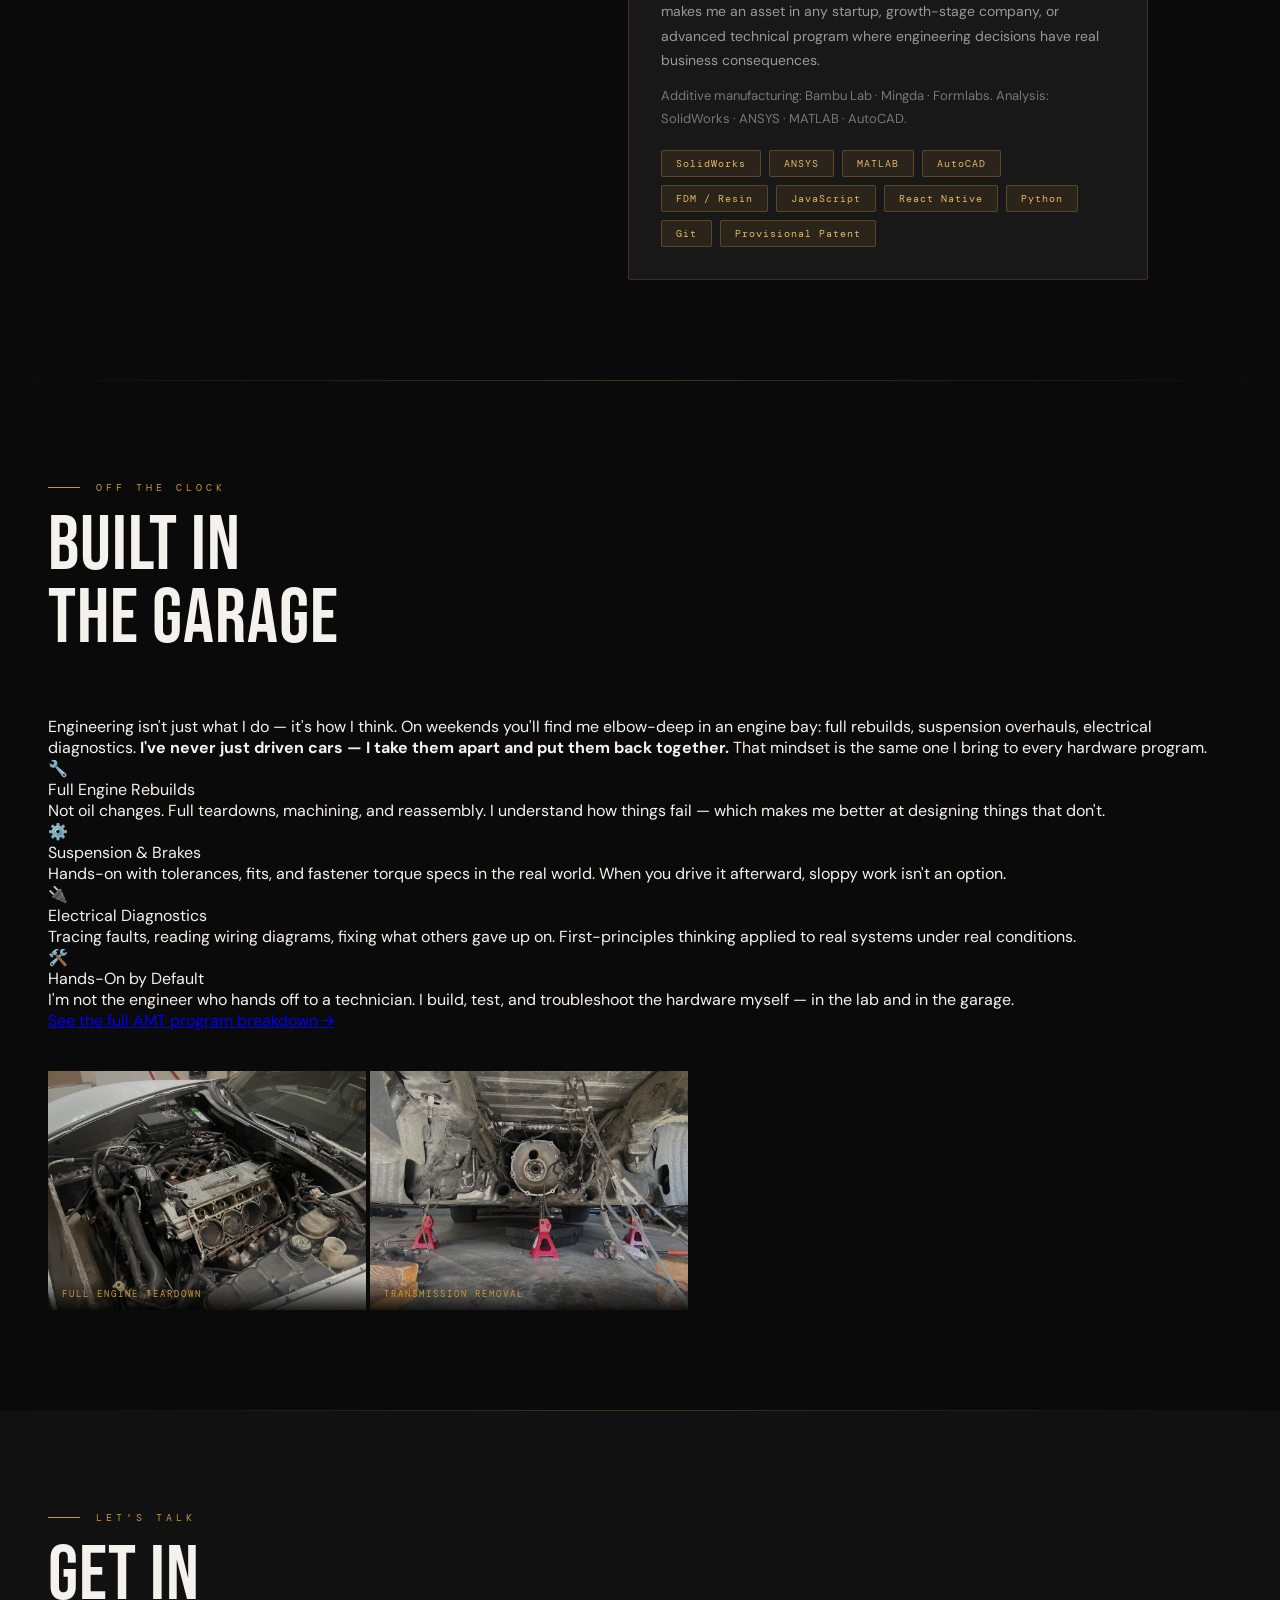
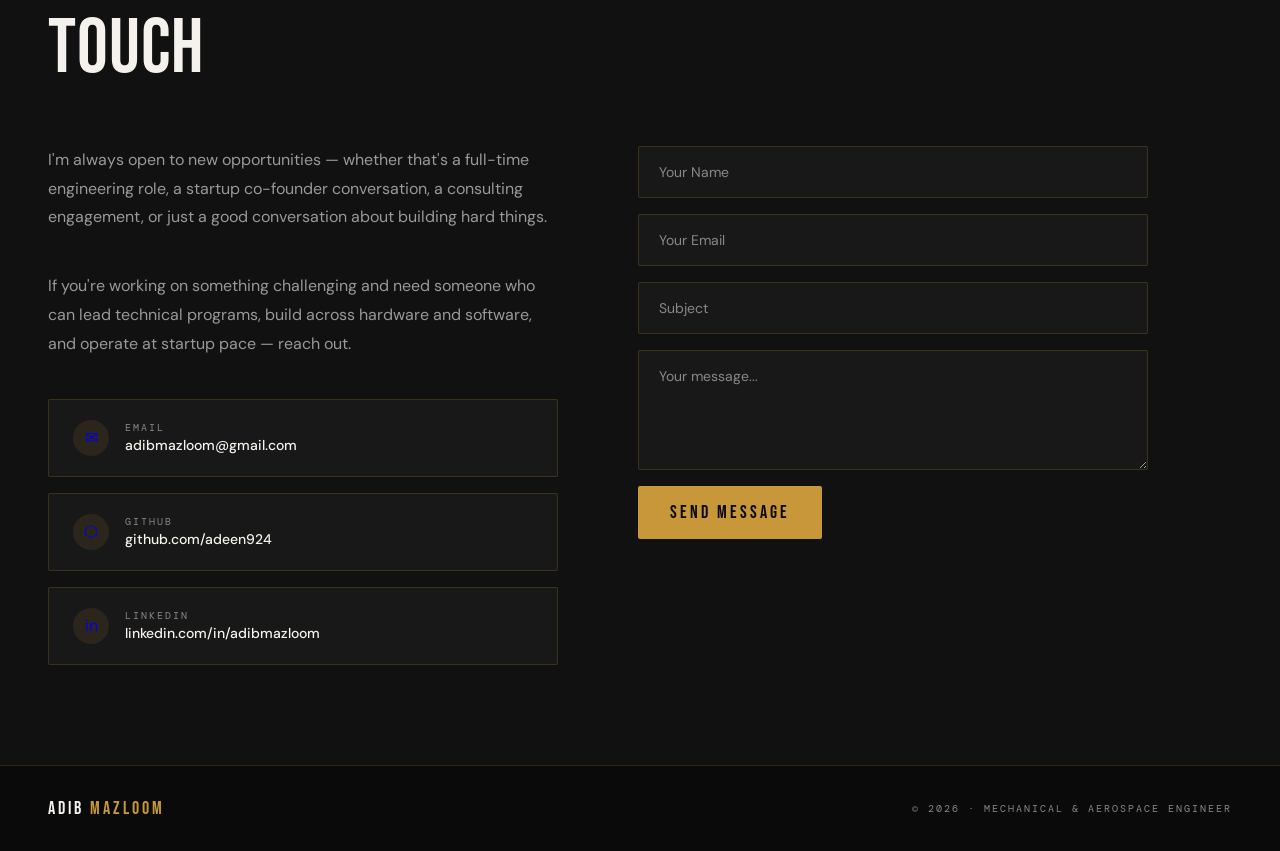
==== commit 8756d148: "Update index.html" ====
--- a/index.html
+++ b/index.html
@@ -681,6 +681,44 @@
       .exp-item { grid-template-columns: 1fr; gap: 8px; }
       .nav-links { display: none; }
       .about-values { grid-template-columns: 1fr; }
+    }
+
+    /* GARAGE PHOTOS */
+    .garage-photos {
+      display: grid;
+      grid-template-columns: 1fr 1fr;
+      gap: 4px;
+      margin-top: 40px;
+      max-width: 640px;
+    }
+    .garage-photo {
+      position: relative;
+      overflow: hidden;
+      aspect-ratio: 4/3;
+      background: var(--dark2);
+    }
+    .garage-photo img {
+      width: 100%;
+      height: 100%;
+      object-fit: cover;
+      display: block;
+      filter: brightness(0.82) grayscale(15%);
+      transition: filter 0.5s, transform 0.5s;
+    }
+    .garage-photo:hover img { filter: brightness(1) grayscale(0%); transform: scale(1.04); }
+    .garage-photo-label {
+      position: absolute;
+      bottom: 0; left: 0; right: 0;
+      padding: 10px 14px;
+      background: linear-gradient(transparent, rgba(0,0,0,0.85));
+      font-family: 'DM Mono', monospace;
+      font-size: 9px;
+      letter-spacing: 2px;
+      text-transform: uppercase;
+      color: var(--gold);
+    }
+    @media (max-width: 600px) {
+      .garage-photos { grid-template-columns: 1fr; max-width: 100%; }
     }
   </style>
 </head>
@@ -979,11 +1017,9 @@
         </div>
       </div>
 
-      <div class="project-card" style="background:var(--dark3);">
-        <div style="position:absolute;inset:0;display:flex;align-items:center;justify-content:center;overflow:hidden;">
-          <div style="font-family:'Bebas Neue',sans-serif;font-size:120px;color:rgba(200,151,58,0.07);letter-spacing:4px;line-height:1;user-select:none;">FORGE</div>
-        </div>
-        <div class="project-overlay" style="background:linear-gradient(transparent 0%, rgba(0,0,0,0.88) 100%);">
+      <div class="project-card">
+        <img src="assets/images/forge3d/forge3d-concept.jpg" alt="Forge3D Concept">
+        <div class="project-overlay">
           <div class="project-num">05 / CONCEPT</div>
           <div class="project-title">FORGE3D</div>
           <div class="project-desc">Startup concept: Bambu Lab-class speed and reliability at 2–3× the build volume. A real gap. A real plan.</div>
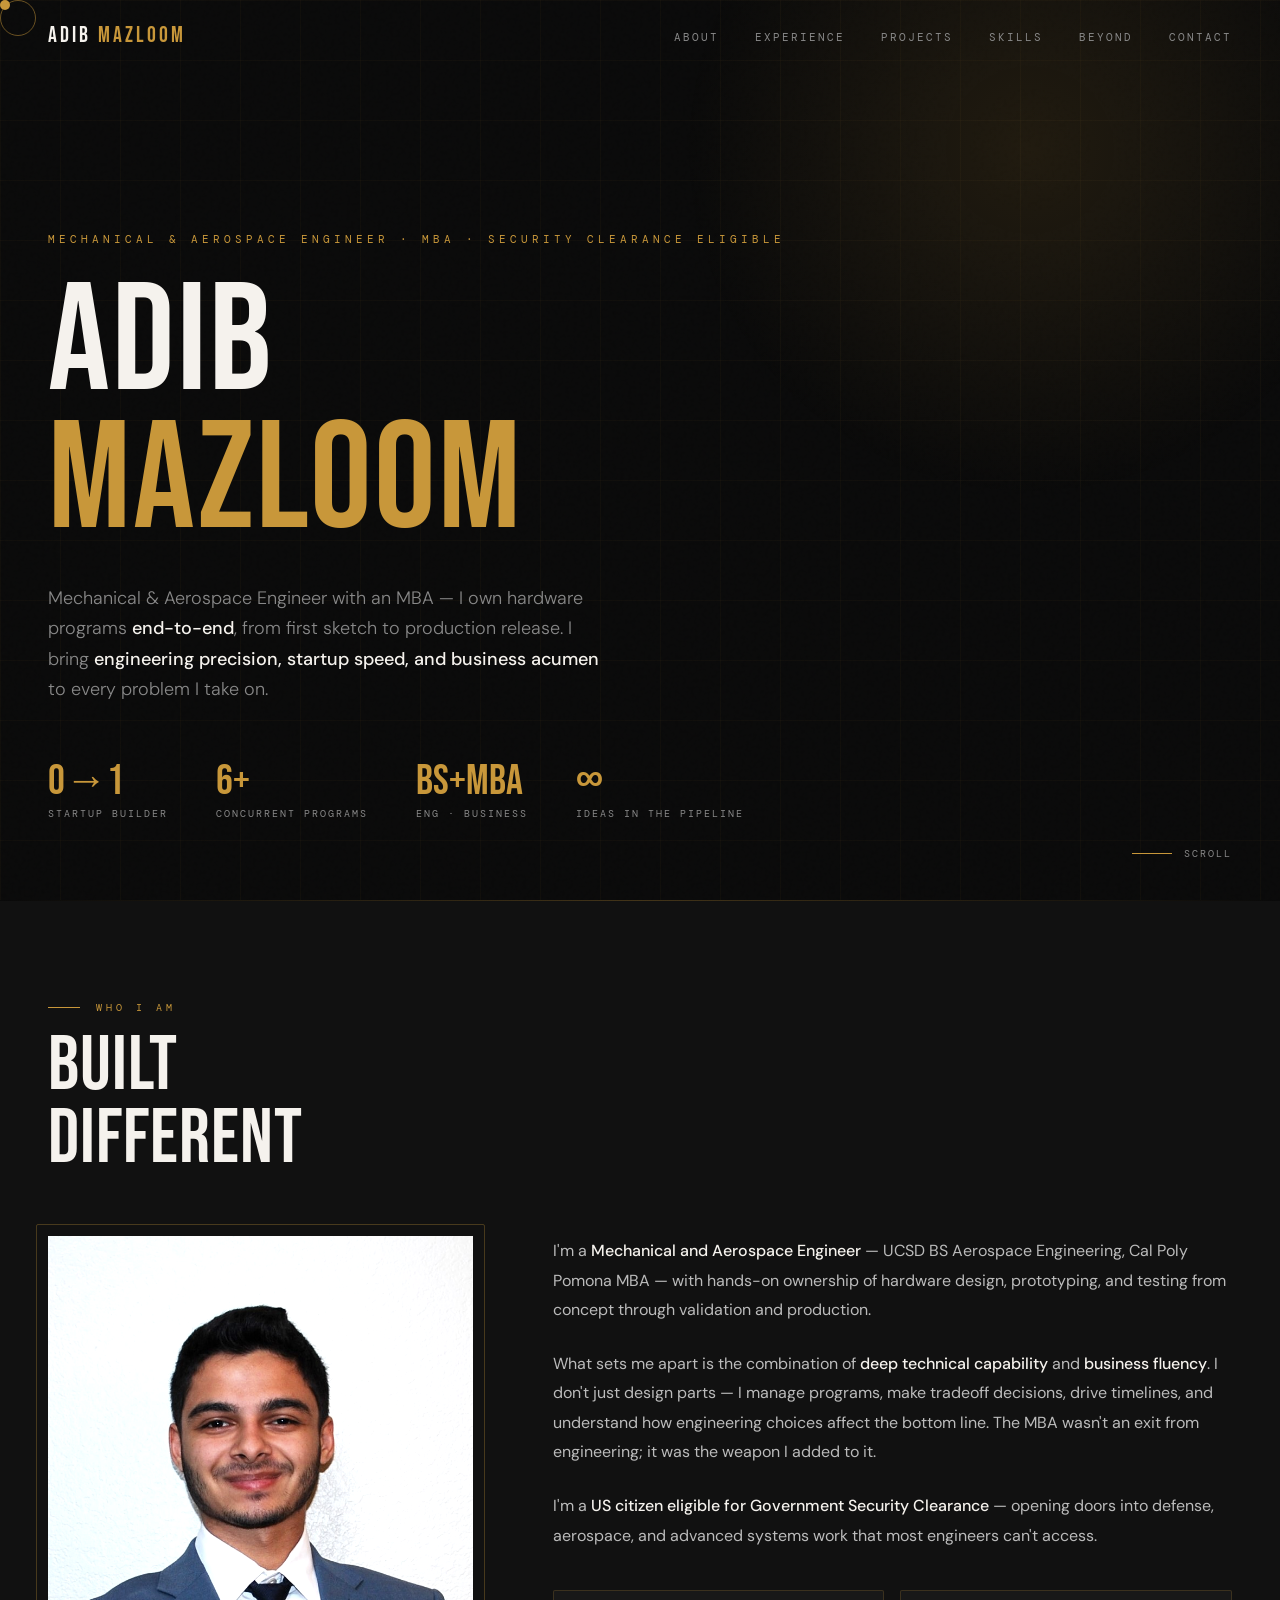
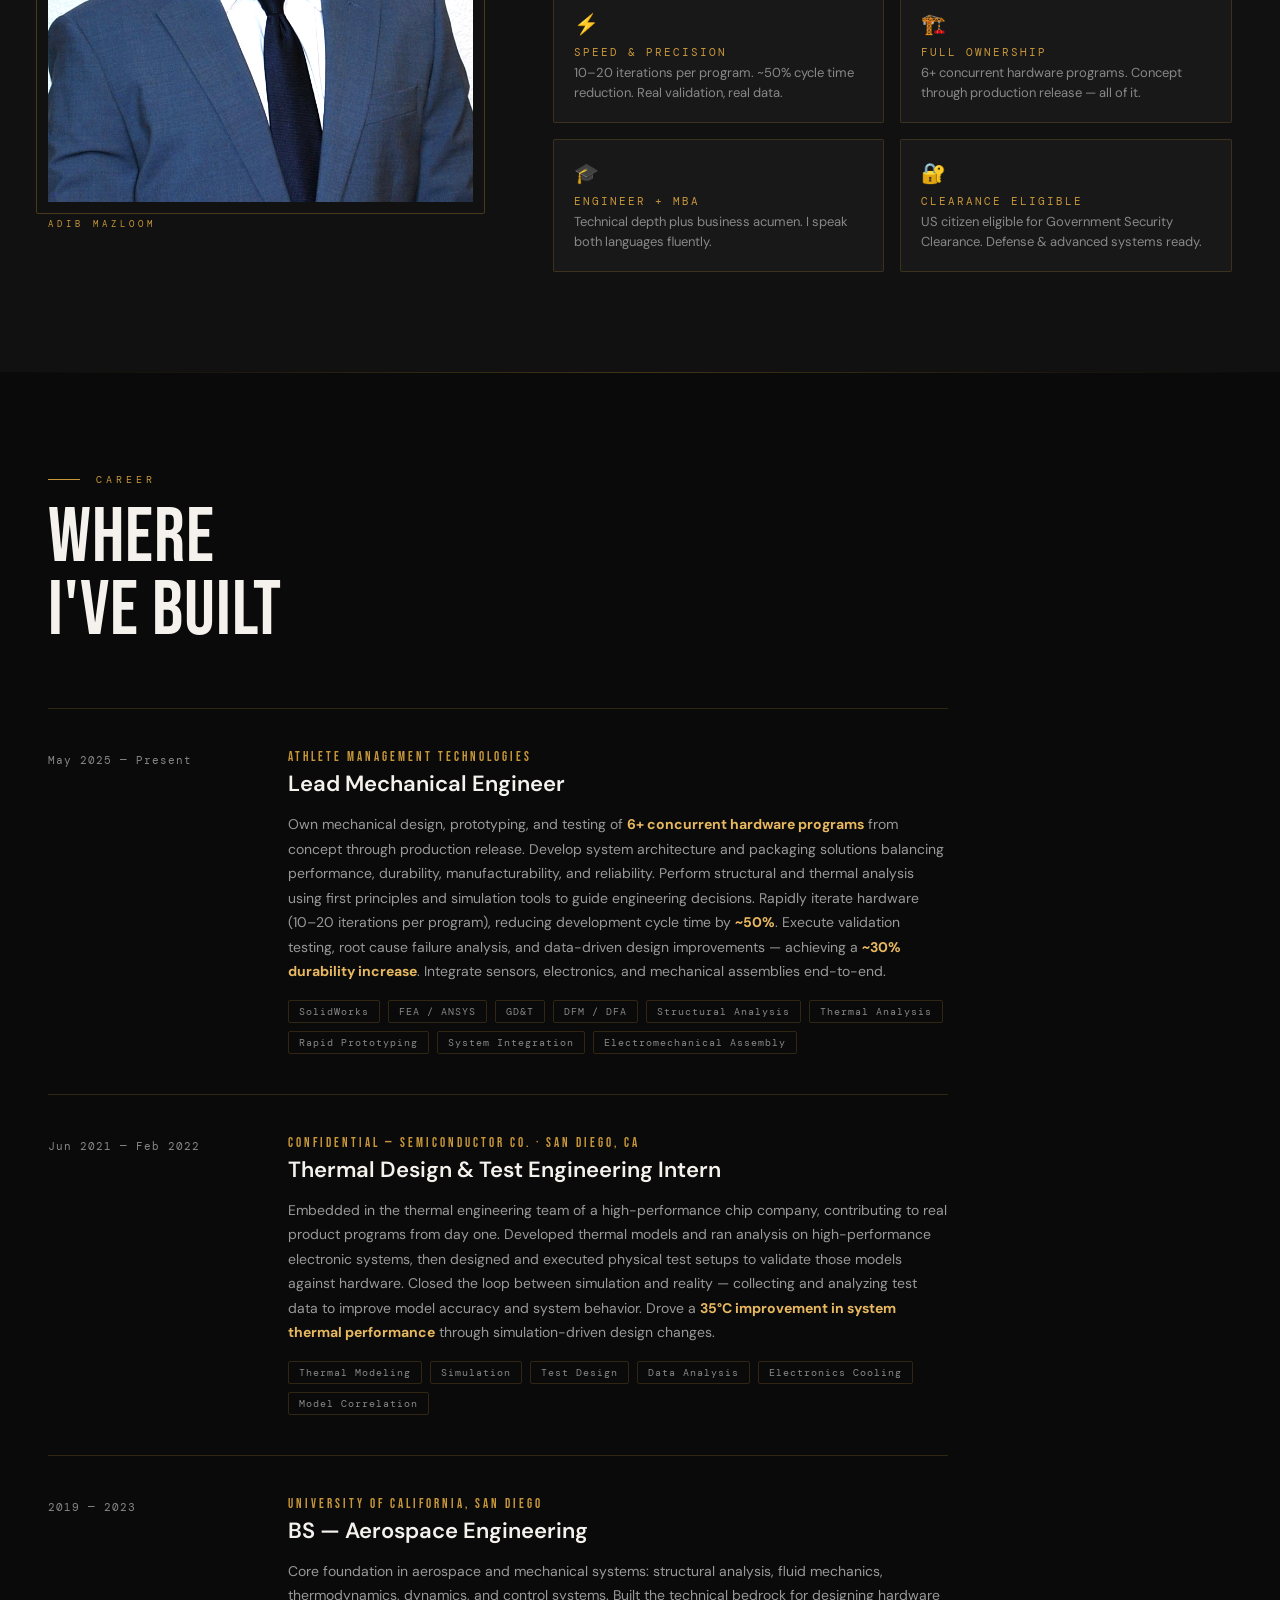
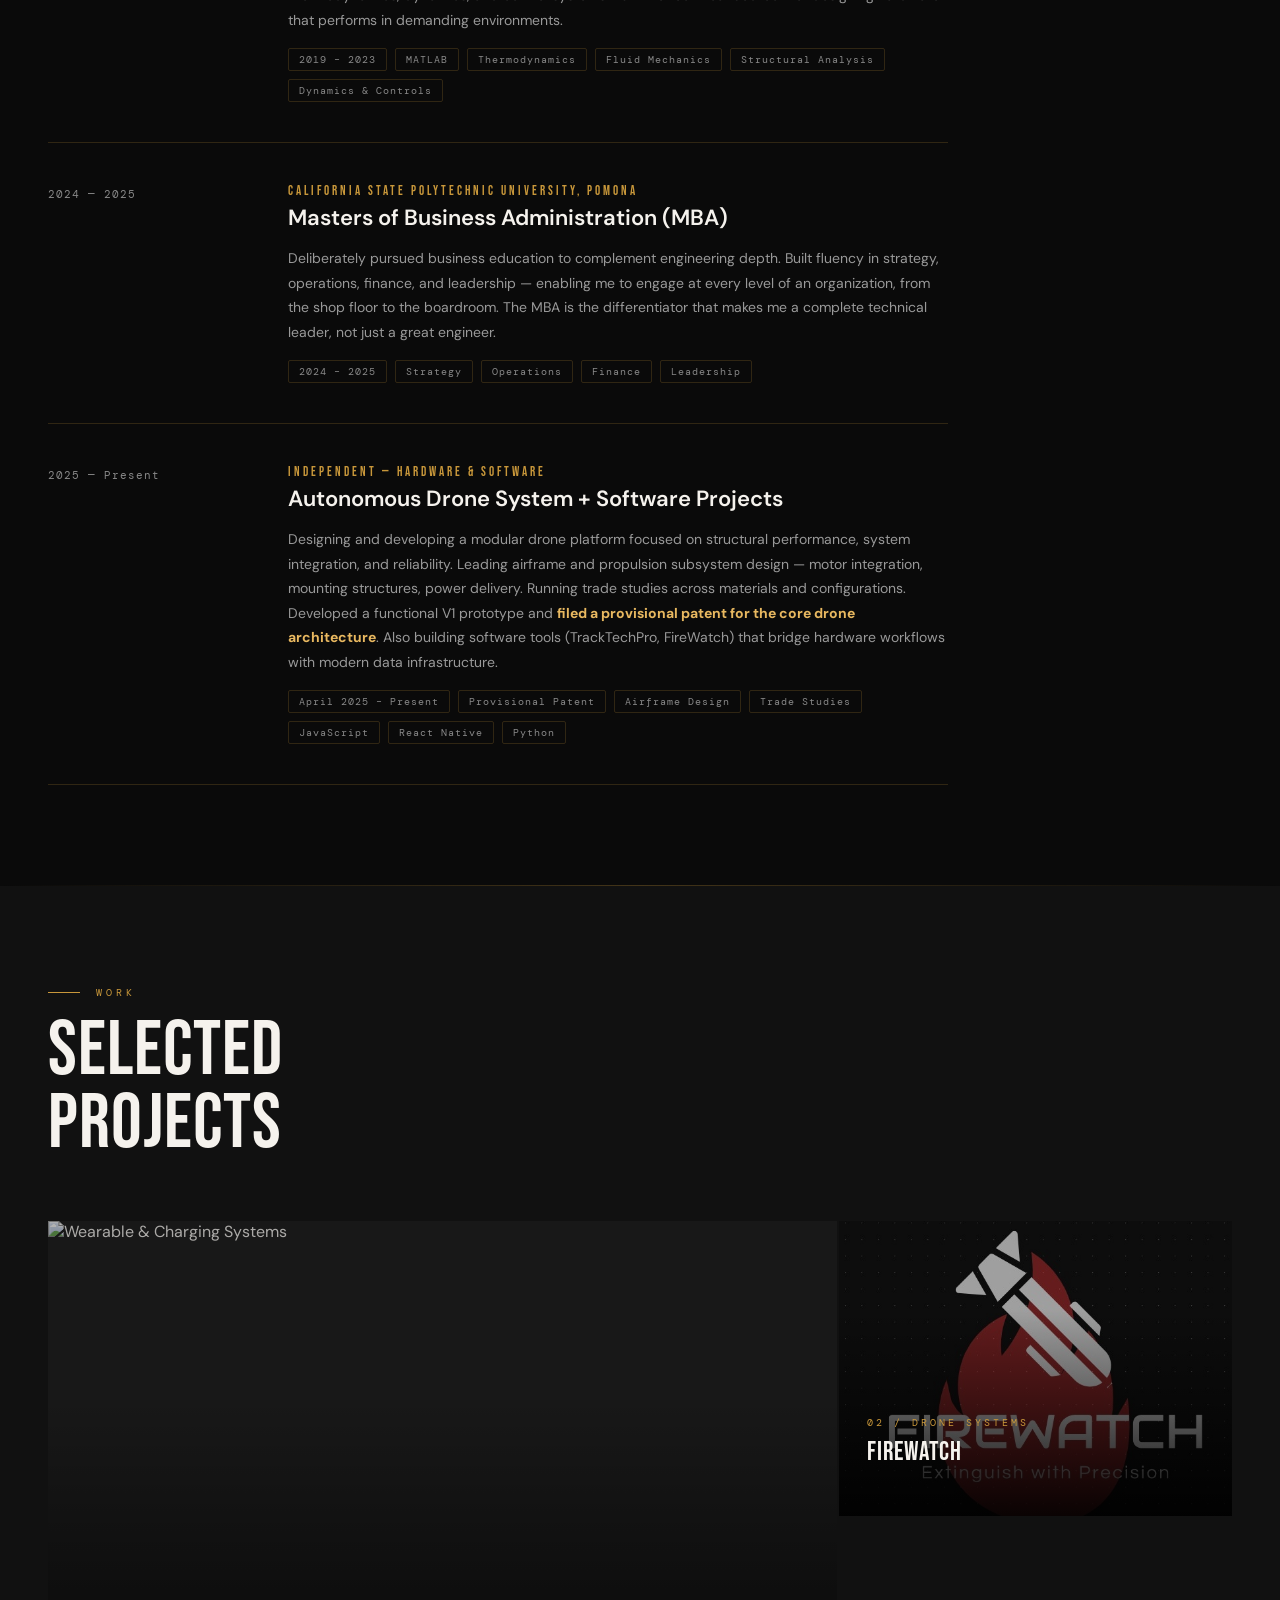
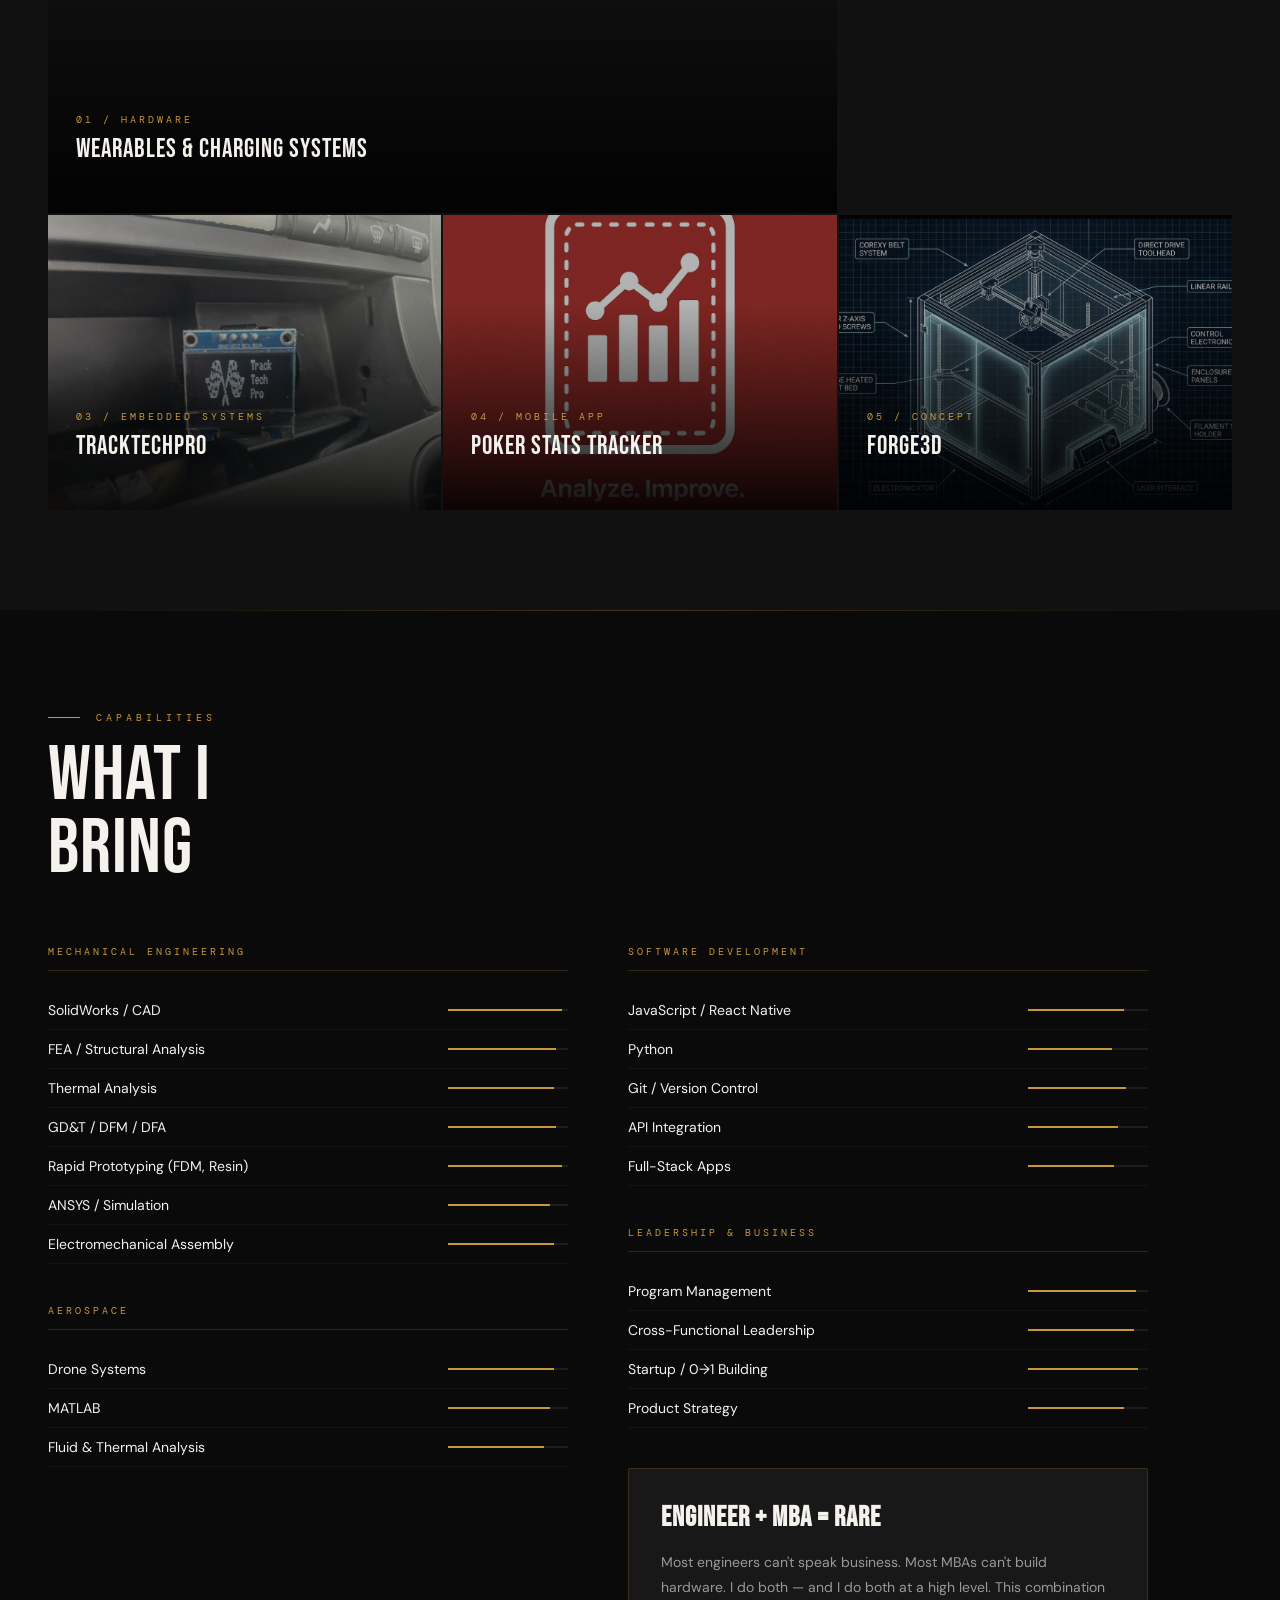
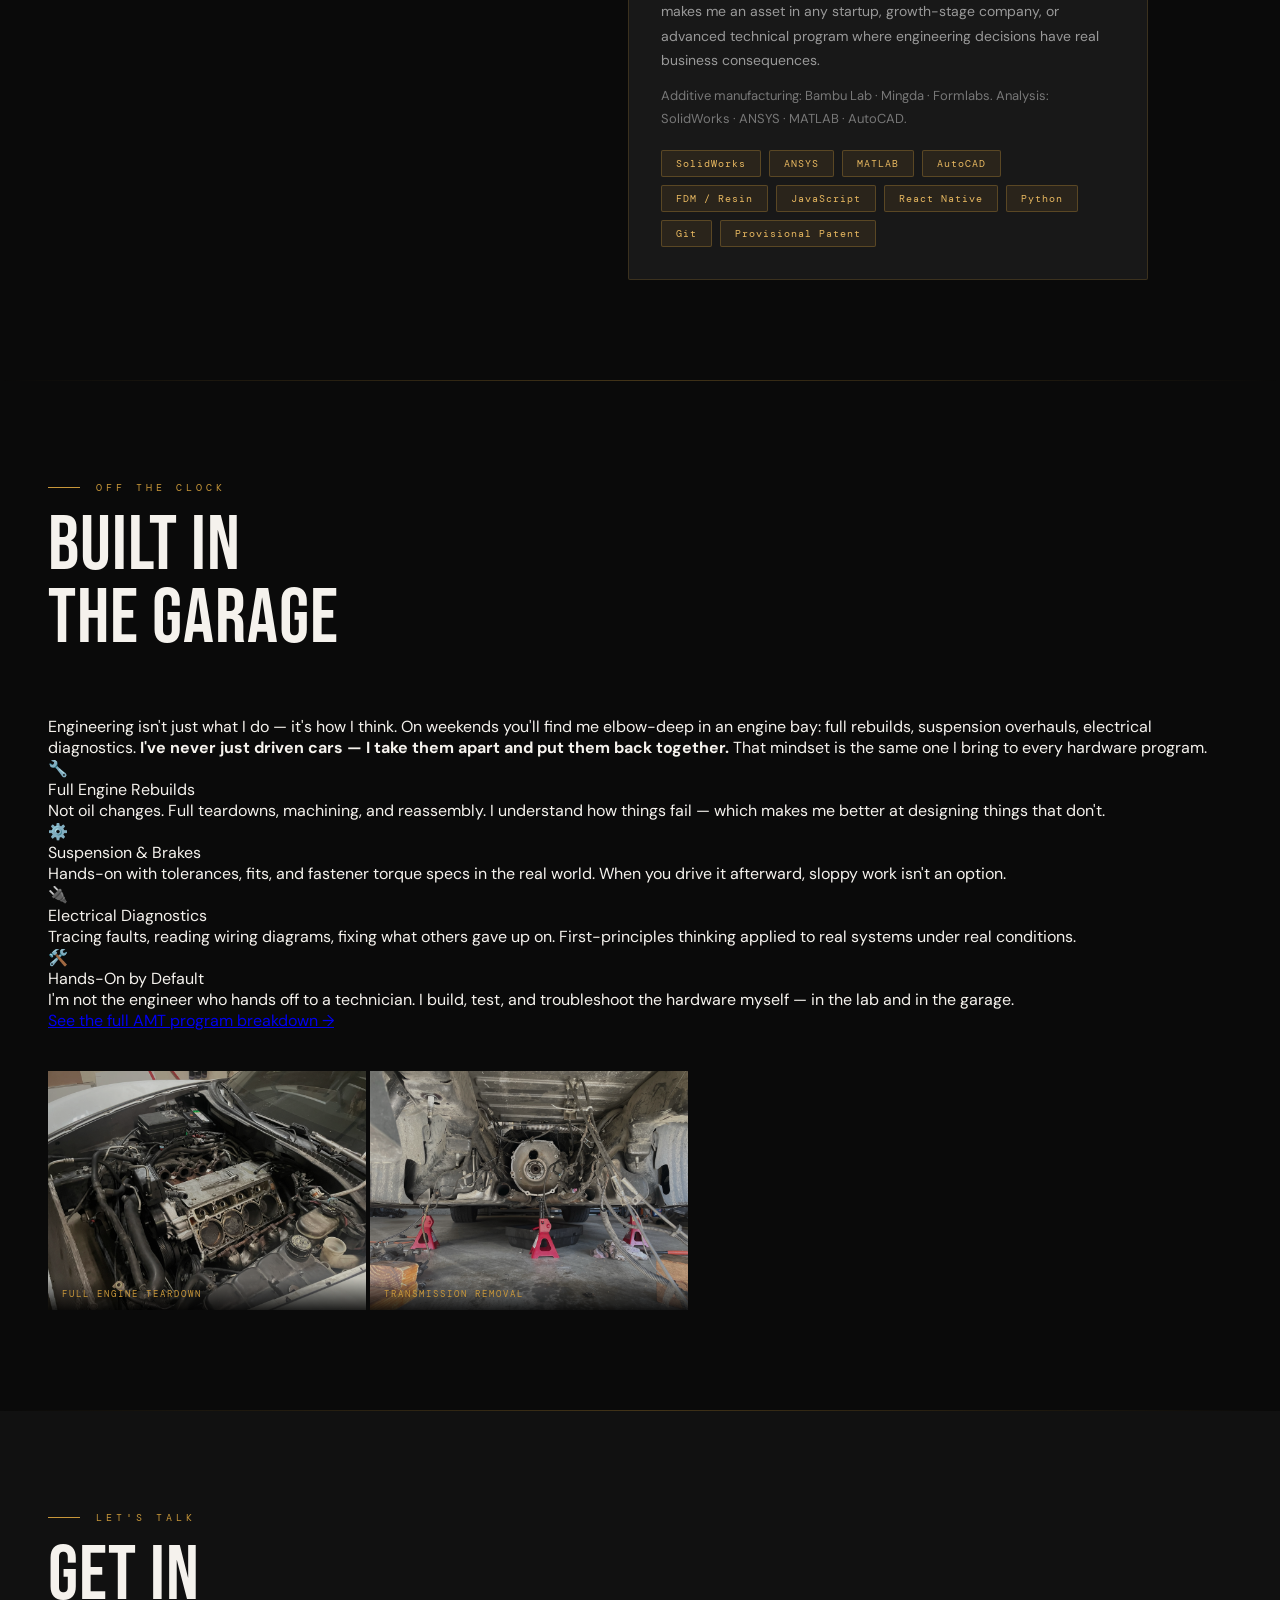
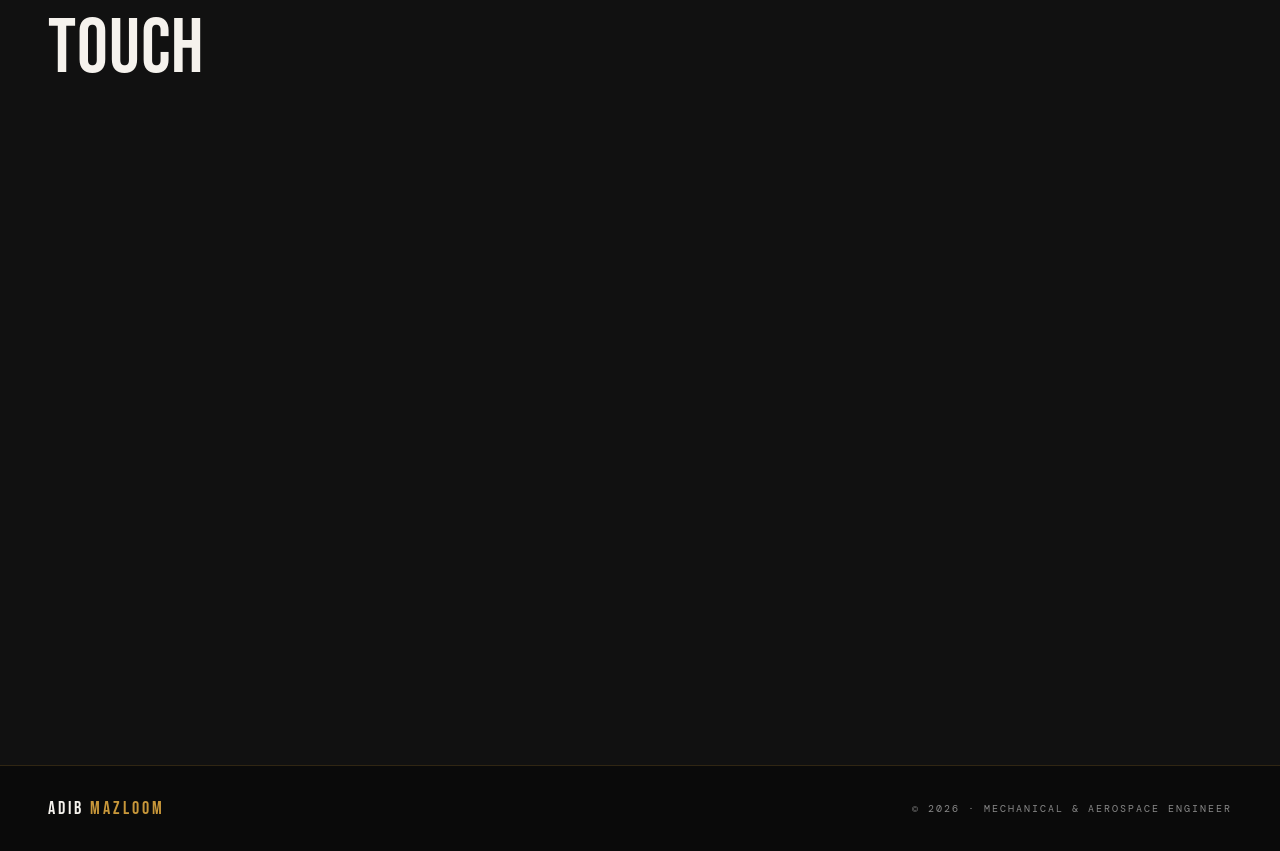
==== commit 5faf5db1: "Updated website" ====
--- a/index.html
+++ b/index.html
@@ -791,7 +791,7 @@
     <div class="section-title">BUILT<br>DIFFERENT</div>
     <div class="about-grid reveal">
       <div class="about-img-wrap">
-        <img src="assets/images/profile.JPG" alt="Adib Mazloom">
+        <img src="assets/images/profile.png" alt="Adib Mazloom">
       </div>
       <div class="about-text">
         <p>
@@ -978,7 +978,7 @@
     <div class="projects-grid reveal">
 
       <div class="project-card wide">
-        <img src="assets/images/wearable/wearable1.JPG" alt="Wearable & Charging Systems">
+        <img src="assets/images/wearable/wearable1.png" alt="Wearable & Charging Systems">
         <div class="project-overlay">
           <div class="project-num">01 / HARDWARE</div>
           <div class="project-title">WEARABLES & CHARGING SYSTEMS</div>
@@ -988,7 +988,7 @@
       </div>
 
       <div class="project-card">
-        <img src="assets/images/firewatch/firewatch-hero.jpg" alt="FireWatch Drone System">
+        <img src="assets/images/firewatch/firewatch-hero.png" alt="FireWatch Drone System">
         <div class="project-overlay">
           <div class="project-num">02 / DRONE SYSTEMS</div>
           <div class="project-title">FIREWATCH</div>
@@ -998,7 +998,7 @@
       </div>
 
       <div class="project-card">
-        <img src="assets/images/tracktechpro/tracktechpro1.jpg" alt="TrackTechPro">
+        <img src="assets/images/tracktechpro/tracktechpro1.png" alt="TrackTechPro">
         <div class="project-overlay">
           <div class="project-num">03 / EMBEDDED SYSTEMS</div>
           <div class="project-title">TRACKTECHPRO</div>
@@ -1008,7 +1008,7 @@
       </div>
 
       <div class="project-card">
-        <img src="assets/images/poker/poker1.jpg" alt="Poker Stats Tracker">
+        <img src="assets/images/poker/poker1.png" alt="Poker Stats Tracker">
         <div class="project-overlay">
           <div class="project-num">04 / MOBILE APP</div>
           <div class="project-title">POKER STATS TRACKER</div>
@@ -1018,7 +1018,7 @@
       </div>
 
       <div class="project-card">
-        <img src="assets/images/forge3d/forge3d-concept.jpg" alt="Forge3D Concept">
+        <img src="assets/images/forge3d/forge3d-concept.png" alt="Forge3D Concept">
         <div class="project-overlay">
           <div class="project-num">05 / CONCEPT</div>
           <div class="project-title">FORGE3D</div>
@@ -1198,11 +1198,11 @@
     </div>
     <div class="garage-photos reveal">
       <div class="garage-photo">
-        <img src="assets/images/garage/engine.JPG" alt="Engine Rebuild">
+        <img src="assets/images/garage/engine.png" alt="Engine Rebuild">
         <div class="garage-photo-label">Full Engine Teardown</div>
       </div>
       <div class="garage-photo">
-        <img src="assets/images/garage/transmission.JPG" alt="Transmission Out">
+        <img src="assets/images/garage/transmission.png" alt="Transmission Out">
         <div class="garage-photo-label">Transmission Removal</div>
       </div>
     </div>
@@ -1250,16 +1250,14 @@
         </div>
       </div>
       <div class="reveal">
-        <div class="contact-form" id="contactForm">
-          <input class="contact-field" type="text" placeholder="Your Name" id="fname">
-          <input class="contact-field" type="email" placeholder="Your Email" id="femail">
-          <input class="contact-field" type="text" placeholder="Subject" id="fsubject">
-          <textarea class="contact-field" placeholder="Your message..." id="fmessage"></textarea>
-          <button class="btn-submit" onclick="handleContact()">SEND MESSAGE</button>
-          <div id="formStatus" style="font-family:'DM Mono',monospace;font-size:11px;letter-spacing:2px;color:var(--gold);display:none;margin-top:8px;">
-            MESSAGE SENT — I'll be in touch soon.
-          </div>
-        </div>
+        <form class="contact-form" id="contactForm">
+          <input class="contact-field" type="text" name="name" placeholder="Your Name" required>
+          <input class="contact-field" type="email" name="email" placeholder="Your Email" required>
+          <input class="contact-field" type="text" name="subject" placeholder="Subject">
+          <textarea class="contact-field" name="message" placeholder="Your message..." required></textarea>
+          <button class="btn-submit" type="submit" id="submitBtn">SEND MESSAGE</button>
+          <div id="formStatus" style="font-family:'DM Mono',monospace;font-size:11px;letter-spacing:2px;display:none;margin-top:8px;"></div>
+        </form>
       </div>
     </div>
   </section>
@@ -1317,17 +1315,46 @@
 
     document.querySelectorAll('.reveal').forEach(el => observer.observe(el));
 
-    // Contact form (mailto fallback)
-    function handleContact() {
-      const name = document.getElementById('fname').value;
-      const email = document.getElementById('femail').value;
-      const subject = document.getElementById('fsubject').value;
-      const msg = document.getElementById('fmessage').value;
-      if (!name || !email || !msg) return;
-      const mailtoLink = `mailto:adibmazloom@gmail.com?subject=${encodeURIComponent(subject || 'Portfolio Inquiry from ' + name)}&body=${encodeURIComponent('Name: ' + name + '\nEmail: ' + email + '\n\n' + msg)}`;
-      window.location.href = mailtoLink;
-      document.getElementById('formStatus').style.display = 'block';
-    }
+    // Contact form — Formspree
+    const contactForm = document.getElementById('contactForm');
+    const formStatus = document.getElementById('formStatus');
+    const submitBtn = document.getElementById('submitBtn');
+
+    contactForm.addEventListener('submit', async function(e) {
+      e.preventDefault();
+      submitBtn.textContent = 'SENDING...';
+      submitBtn.disabled = true;
+
+      const data = new FormData(contactForm);
+
+      try {
+        const response = await fetch('https://formspree.io/f/mwvanrqr', {
+          method: 'POST',
+          body: data,
+          headers: { 'Accept': 'application/json' }
+        });
+
+        if (response.ok) {
+          formStatus.style.display = 'block';
+          formStatus.style.color = 'var(--gold)';
+          formStatus.textContent = "MESSAGE SENT — I'll be in touch soon.";
+          contactForm.reset();
+          submitBtn.textContent = 'SENT ✓';
+        } else {
+          formStatus.style.display = 'block';
+          formStatus.style.color = '#e07070';
+          formStatus.textContent = 'Something went wrong. Please email me directly at adibmazloom@gmail.com';
+          submitBtn.textContent = 'SEND MESSAGE';
+          submitBtn.disabled = false;
+        }
+      } catch (err) {
+        formStatus.style.display = 'block';
+        formStatus.style.color = '#e07070';
+        formStatus.textContent = 'Network error. Please email me directly at adibmazloom@gmail.com';
+        submitBtn.textContent = 'SEND MESSAGE';
+        submitBtn.disabled = false;
+      }
+    });
   </script>
 </body>
 </html>
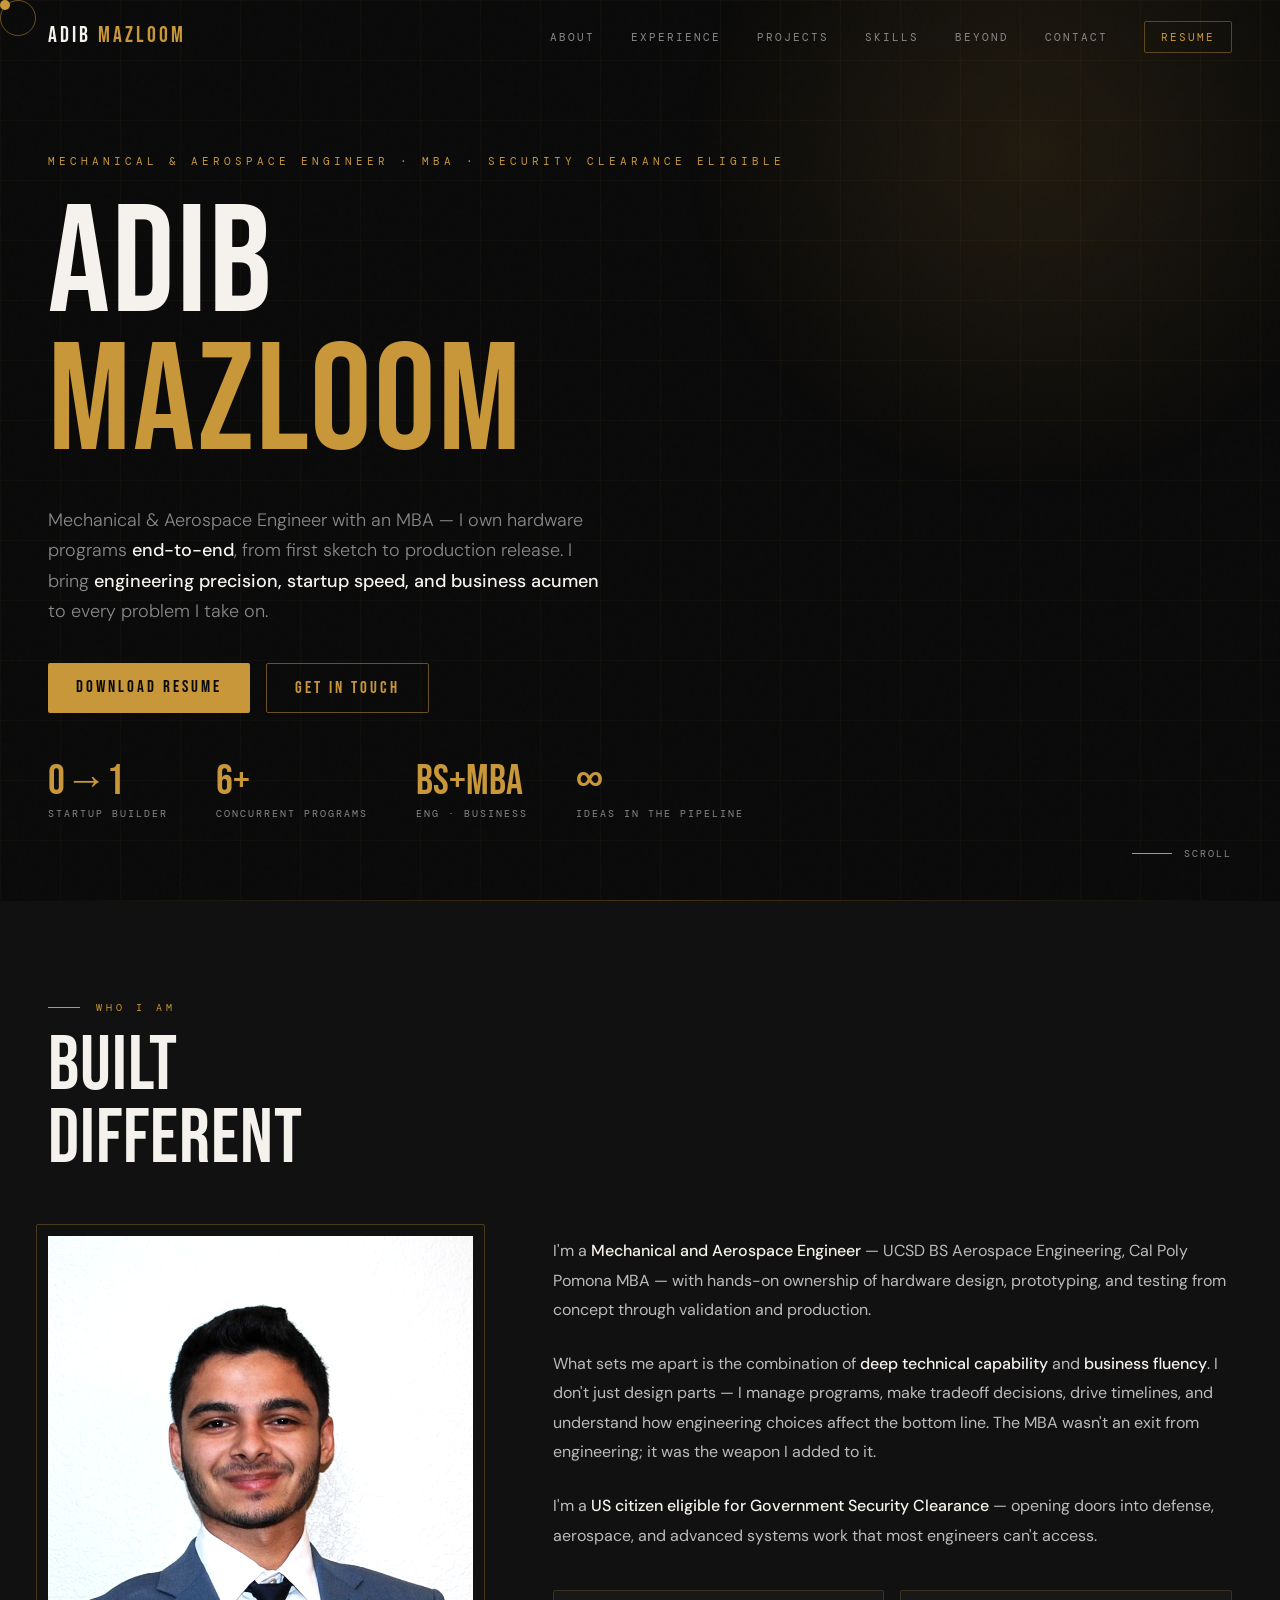
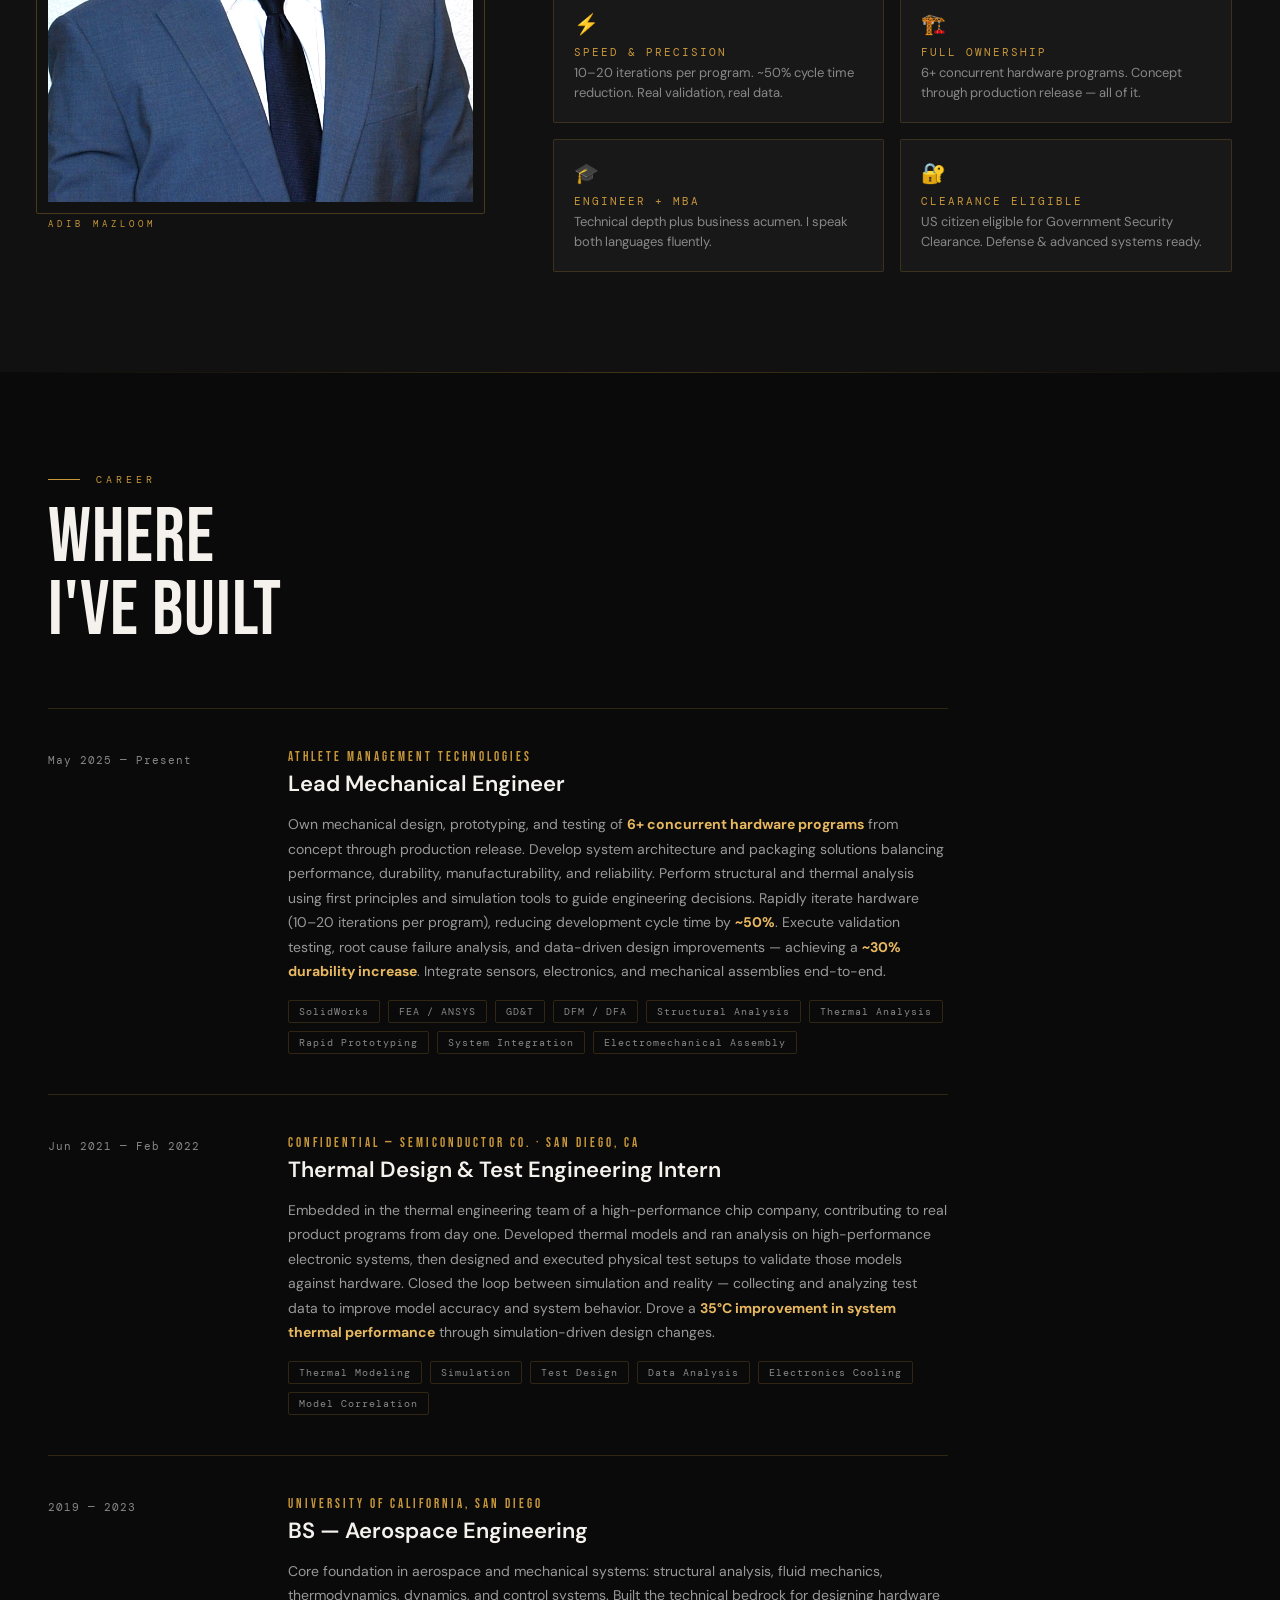
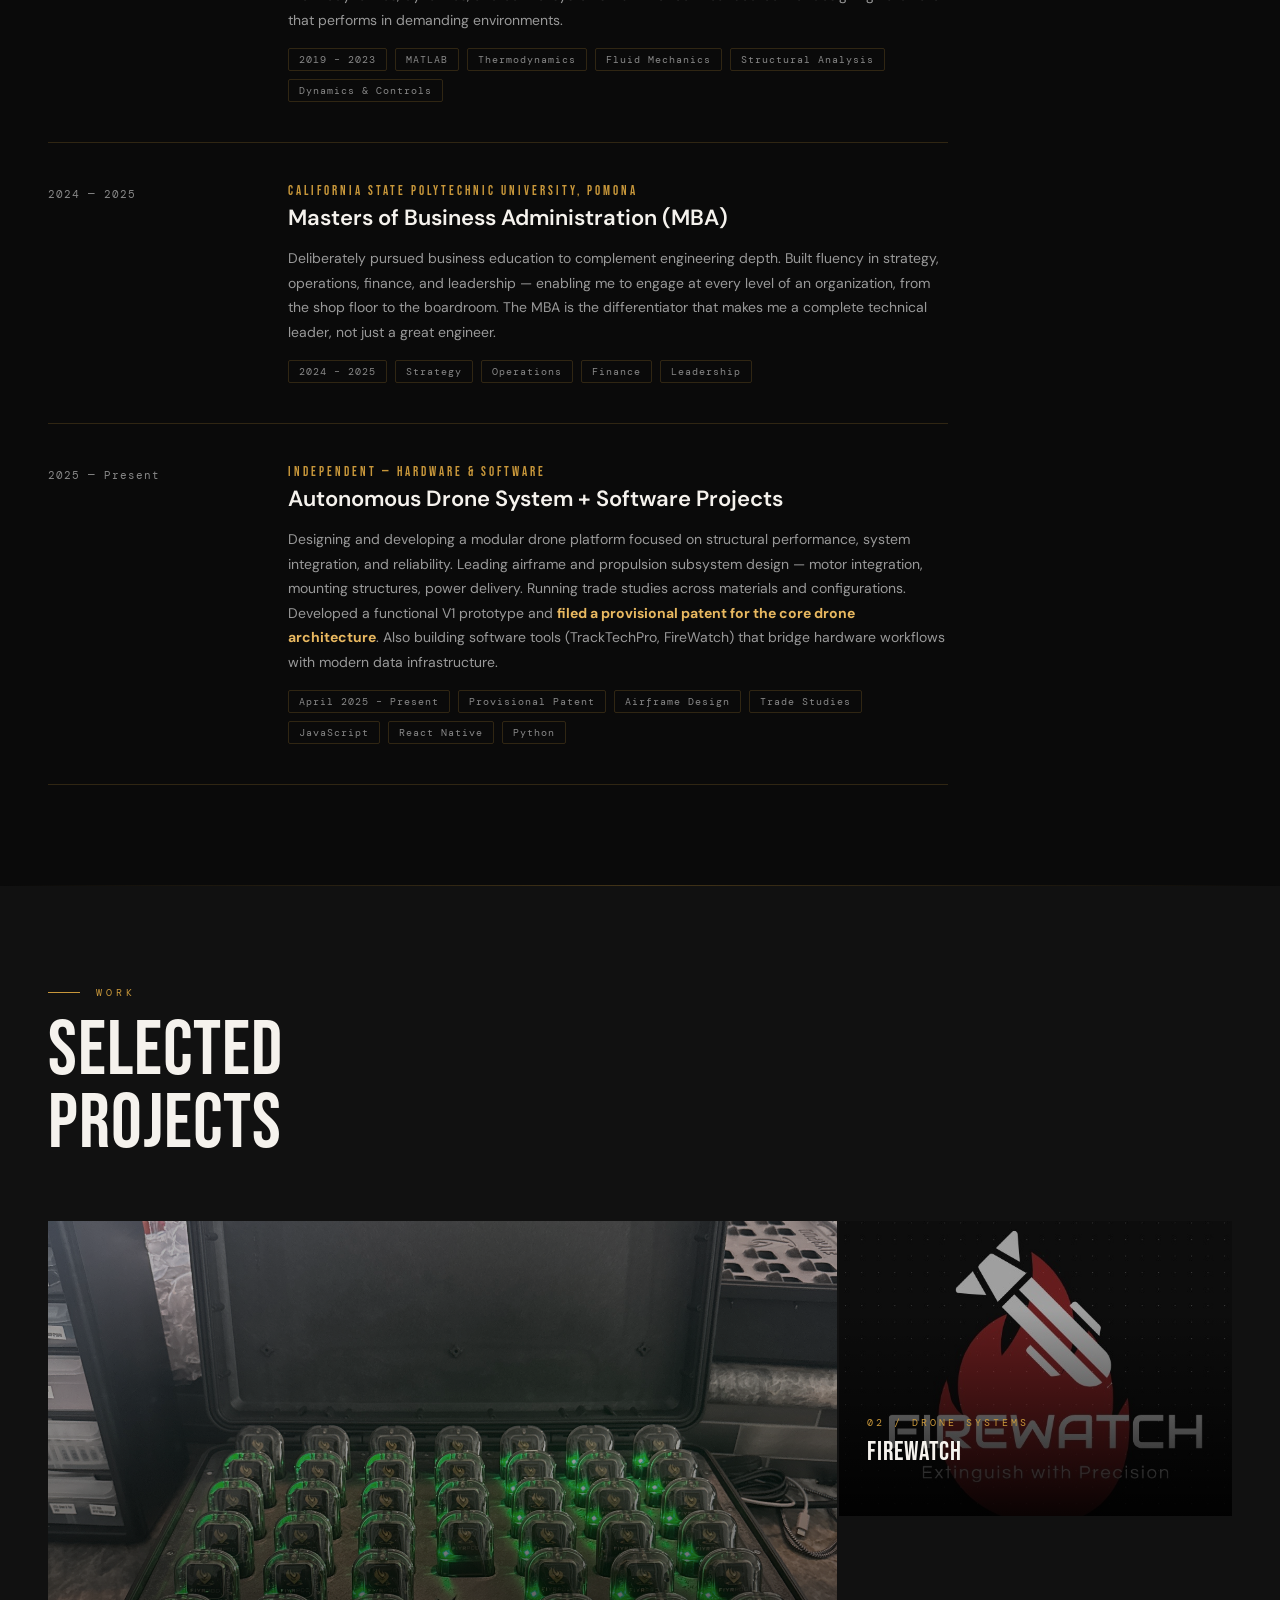
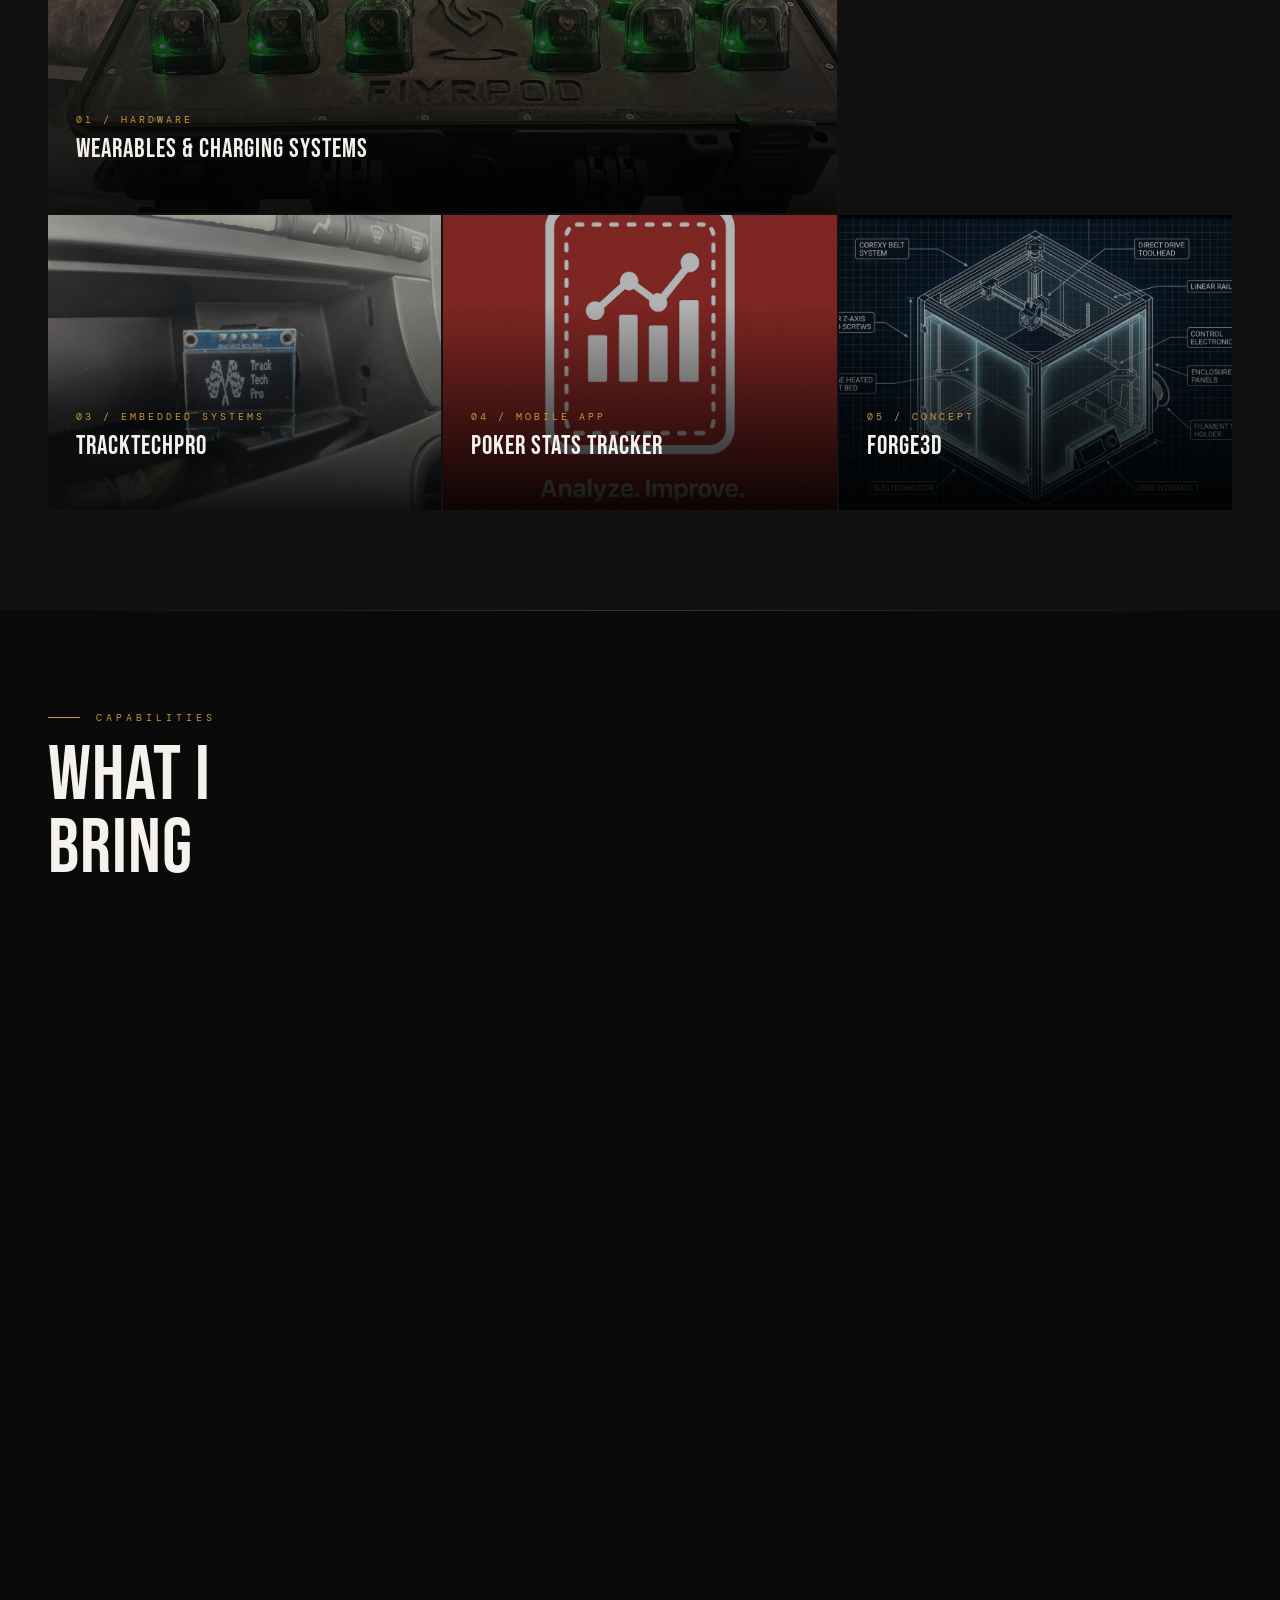
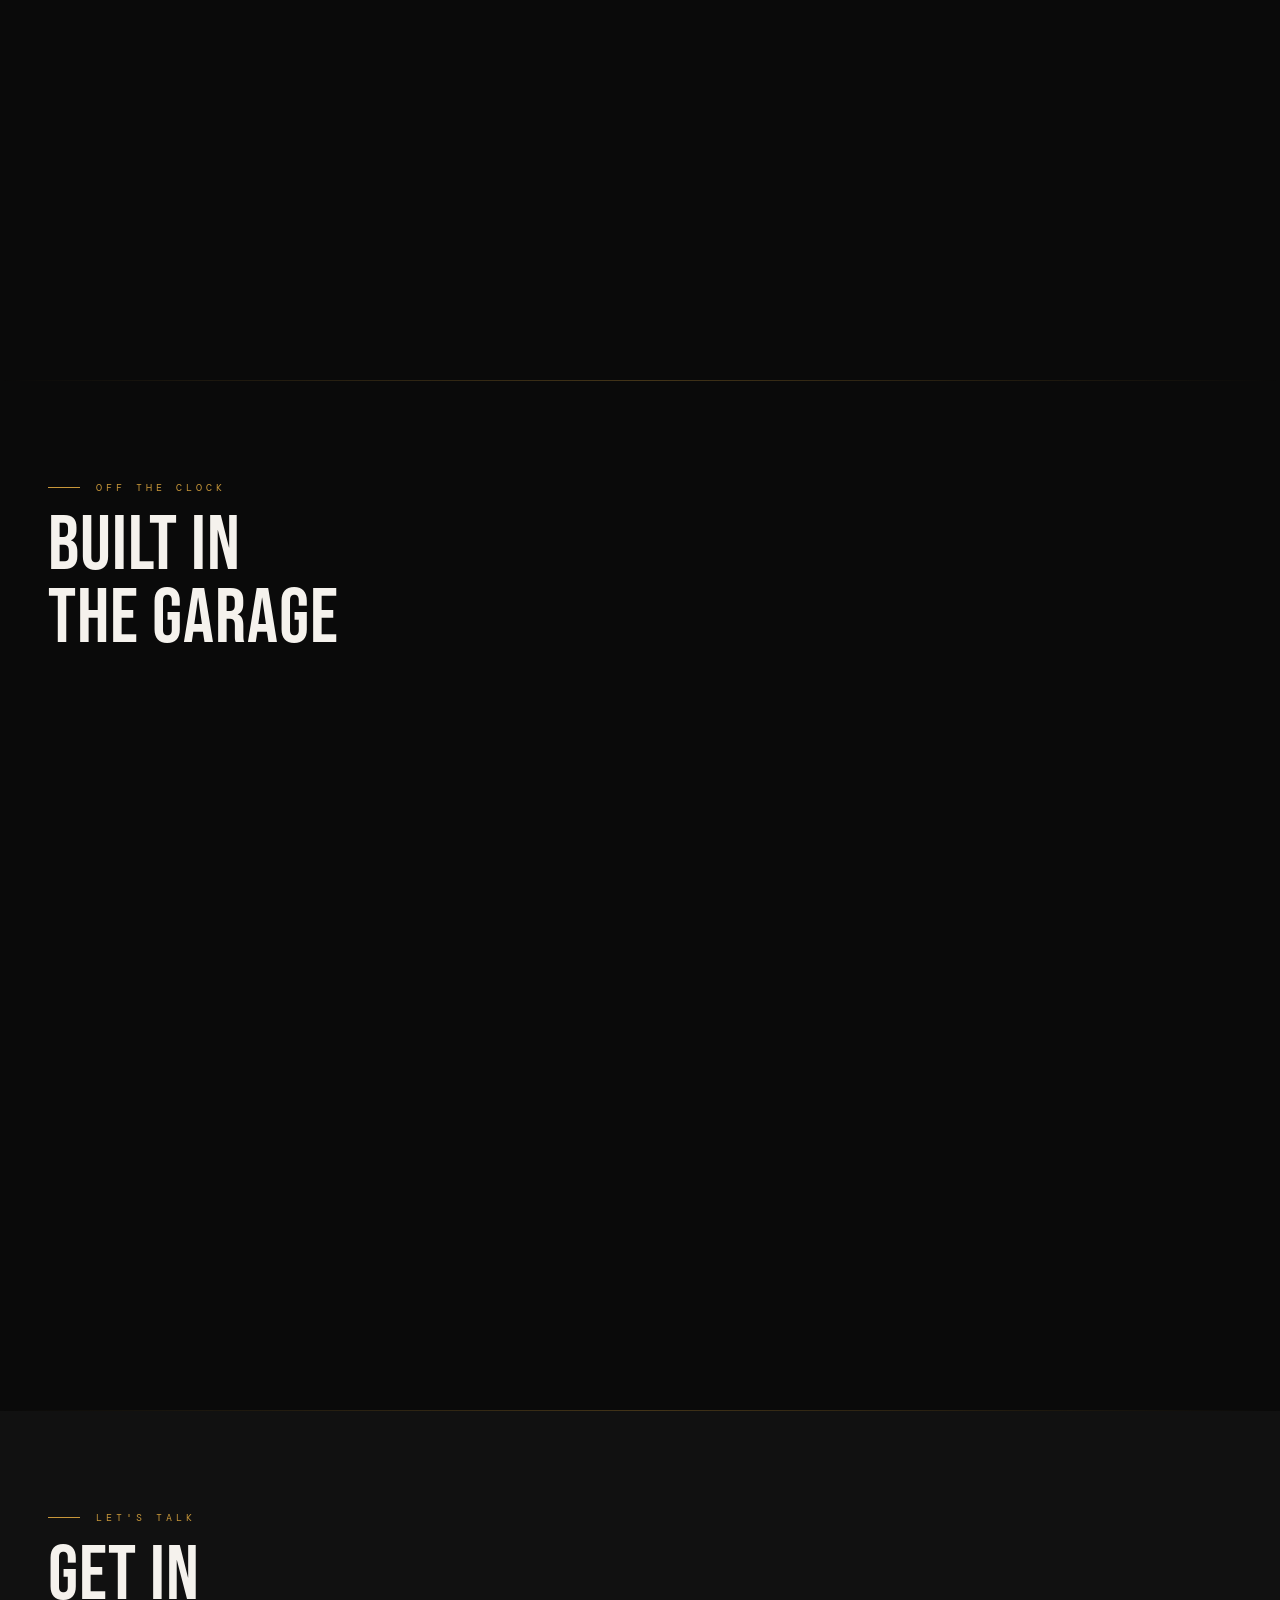
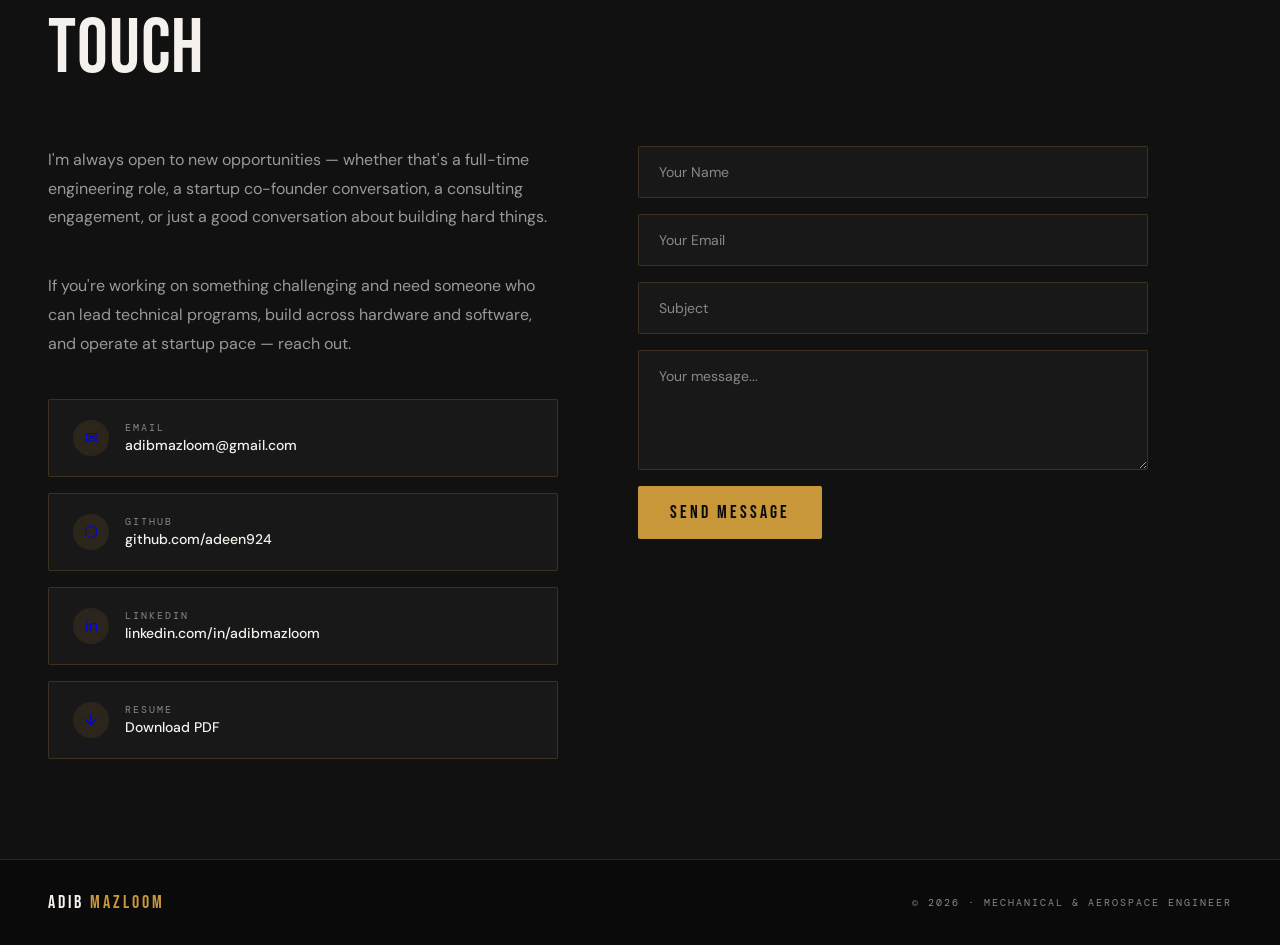
==== commit 3cbcc769: "Fix broken images and add job-search essentials - Replace missing wearable1.png homepage card with c" ====
--- a/index.html
+++ b/index.html
@@ -4,6 +4,16 @@
   <meta charset="UTF-8">
   <meta name="viewport" content="width=device-width, initial-scale=1.0">
   <title>Adib Mazloom — Aerospace Engineer & MBA</title>
+  <meta name="description" content="Portfolio of Adib Mazloom — Mechanical & Aerospace Engineer with an MBA. Hardware programs end-to-end: drone systems, athlete wearables, embedded DAQ, and rapid prototyping from concept to production.">
+  <link rel="canonical" href="https://adibmazloom.com/">
+  <meta name="theme-color" content="#0A0A0A">
+  <link rel="icon" type="image/svg+xml" href="assets/favicon.svg">
+  <meta property="og:type" content="website">
+  <meta property="og:title" content="Adib Mazloom — Mechanical & Aerospace Engineer · MBA">
+  <meta property="og:description" content="Hardware programs end-to-end — drone systems, athlete wearables, embedded DAQ, and rapid prototyping from concept to production.">
+  <meta property="og:url" content="https://adibmazloom.com/">
+  <meta property="og:image" content="https://adibmazloom.com/assets/og-image.png">
+  <meta name="twitter:card" content="summary_large_image">
   <link rel="preconnect" href="https://fonts.googleapis.com">
   <link href="https://fonts.googleapis.com/css2?family=Bebas+Neue&family=DM+Sans:wght@300;400;500;600&family=DM+Mono:wght@400;500&display=swap" rel="stylesheet">
 
@@ -103,6 +113,36 @@
       transition: color 0.3s;
     }
     .nav-links a:hover { color: var(--gold); }
+    .nav-links a.nav-resume {
+      color: var(--gold);
+      border: 1px solid rgba(200,151,58,0.4);
+      padding: 8px 16px;
+      border-radius: 2px;
+      transition: background 0.3s, color 0.3s;
+    }
+    .nav-links a.nav-resume:hover { background: var(--gold); color: var(--dark); }
+
+    .nav-toggle {
+      display: none;
+      flex-direction: column;
+      justify-content: center;
+      gap: 5px;
+      width: 40px; height: 40px;
+      background: none;
+      border: 1px solid rgba(200,151,58,0.4);
+      border-radius: 2px;
+      padding: 8px;
+      cursor: pointer;
+    }
+    .nav-toggle span {
+      display: block;
+      height: 2px;
+      background: var(--gold);
+      transition: transform 0.3s, opacity 0.3s;
+    }
+    .nav-toggle.open span:nth-child(1) { transform: translateY(7px) rotate(45deg); }
+    .nav-toggle.open span:nth-child(2) { opacity: 0; }
+    .nav-toggle.open span:nth-child(3) { transform: translateY(-7px) rotate(-45deg); }
 
     /* HERO */
     #hero {
@@ -180,10 +220,37 @@
     }
     .hero-tagline strong { color: var(--white); font-weight: 500; }
 
+    .hero-cta {
+      display: flex;
+      gap: 16px;
+      margin-top: 36px;
+      opacity: 0;
+      animation: fadeUp 0.8s ease 0.7s forwards;
+    }
+    .btn-hero {
+      display: inline-block;
+      background: var(--gold);
+      color: var(--dark);
+      padding: 14px 28px;
+      font-family: 'Bebas Neue', sans-serif;
+      font-size: 17px;
+      letter-spacing: 3px;
+      text-decoration: none;
+      border-radius: 2px;
+      transition: background 0.3s, transform 0.2s;
+    }
+    .btn-hero:hover { background: var(--gold-light); transform: translateY(-2px); }
+    .btn-hero.ghost {
+      background: transparent;
+      color: var(--gold);
+      border: 1px solid rgba(200,151,58,0.5);
+    }
+    .btn-hero.ghost:hover { background: rgba(200,151,58,0.1); }
+
     .hero-stats {
       display: flex;
       gap: 48px;
-      margin-top: 56px;
+      margin-top: 48px;
       opacity: 0;
       animation: fadeUp 0.8s ease 0.8s forwards;
     }
@@ -679,8 +746,27 @@
       .contact-layout { grid-template-columns: 1fr; gap: 48px; }
       .hero-stats { gap: 28px; flex-wrap: wrap; }
       .exp-item { grid-template-columns: 1fr; gap: 8px; }
-      .nav-links { display: none; }
+      .nav-toggle { display: flex; }
+      .nav-links {
+        position: fixed;
+        top: 0; right: 0;
+        height: 100vh;
+        width: min(75vw, 320px);
+        background: rgba(10,10,10,0.98);
+        border-left: 1px solid var(--line);
+        flex-direction: column;
+        justify-content: center;
+        gap: 28px;
+        padding: 40px 36px;
+        transform: translateX(100%);
+        transition: transform 0.35s ease;
+        z-index: 99;
+      }
+      .nav-links.open { transform: translateX(0); }
+      .nav-links a { font-size: 14px; }
+      .nav-links a.nav-resume { align-self: flex-start; }
       .about-values { grid-template-columns: 1fr; }
+      .hero-cta { flex-wrap: wrap; }
     }
 
     /* GARAGE PHOTOS */
@@ -730,14 +816,18 @@
   <!-- NAV -->
   <nav id="navbar">
     <a class="nav-logo" href="#hero">ADIB <span>MAZLOOM</span></a>
-    <ul class="nav-links">
+    <ul class="nav-links" id="navLinks">
       <li><a href="#about">About</a></li>
       <li><a href="#experience">Experience</a></li>
       <li><a href="#projects">Projects</a></li>
       <li><a href="#skills">Skills</a></li>
       <li><a href="#beyond">Beyond</a></li>
       <li><a href="#contact">Contact</a></li>
+      <li><a class="nav-resume" href="assets/resume/Adib-Mazloom-Resume.pdf" target="_blank">Resume</a></li>
     </ul>
+    <button class="nav-toggle" id="navToggle" aria-label="Open menu" aria-expanded="false">
+      <span></span><span></span><span></span>
+    </button>
   </nav>
 
   <!-- HERO -->
@@ -758,6 +848,10 @@
         I bring <strong>engineering precision, startup speed, and business acumen</strong> 
         to every problem I take on.
       </p>
+      <div class="hero-cta">
+        <a class="btn-hero" href="assets/resume/Adib-Mazloom-Resume.pdf" target="_blank">DOWNLOAD RESUME</a>
+        <a class="btn-hero ghost" href="#contact">GET IN TOUCH</a>
+      </div>
       <div class="hero-stats">
         <div class="stat-item">
           <div class="stat-num">0→1</div>
@@ -978,7 +1072,7 @@
     <div class="projects-grid reveal">
 
       <div class="project-card wide">
-        <img src="assets/images/wearable/wearable1.png" alt="Wearable & Charging Systems">
+        <img src="assets/images/charger/charger3.png" alt="FIYRPOD fleet charging case with 36 wearable pods">
         <div class="project-overlay">
           <div class="project-num">01 / HARDWARE</div>
           <div class="project-title">WEARABLES & CHARGING SYSTEMS</div>
@@ -1247,6 +1341,13 @@
               <div class="contact-link-value">linkedin.com/in/adibmazloom</div>
             </div>
           </a>
+          <a class="contact-link" href="assets/resume/Adib-Mazloom-Resume.pdf" target="_blank">
+            <div class="contact-link-icon">↓</div>
+            <div>
+              <div class="contact-link-label">Resume</div>
+              <div class="contact-link-value">Download PDF</div>
+            </div>
+          </a>
         </div>
       </div>
       <div class="reveal">
@@ -1291,6 +1392,22 @@
         ring.style.width = '36px';
         ring.style.height = '36px';
         ring.style.opacity = '0.5';
+      });
+    });
+
+    // Mobile nav toggle
+    const navToggle = document.getElementById('navToggle');
+    const navLinks = document.getElementById('navLinks');
+    navToggle.addEventListener('click', () => {
+      const open = navLinks.classList.toggle('open');
+      navToggle.classList.toggle('open', open);
+      navToggle.setAttribute('aria-expanded', open);
+    });
+    navLinks.querySelectorAll('a').forEach(link => {
+      link.addEventListener('click', () => {
+        navLinks.classList.remove('open');
+        navToggle.classList.remove('open');
+        navToggle.setAttribute('aria-expanded', 'false');
       });
     });
 
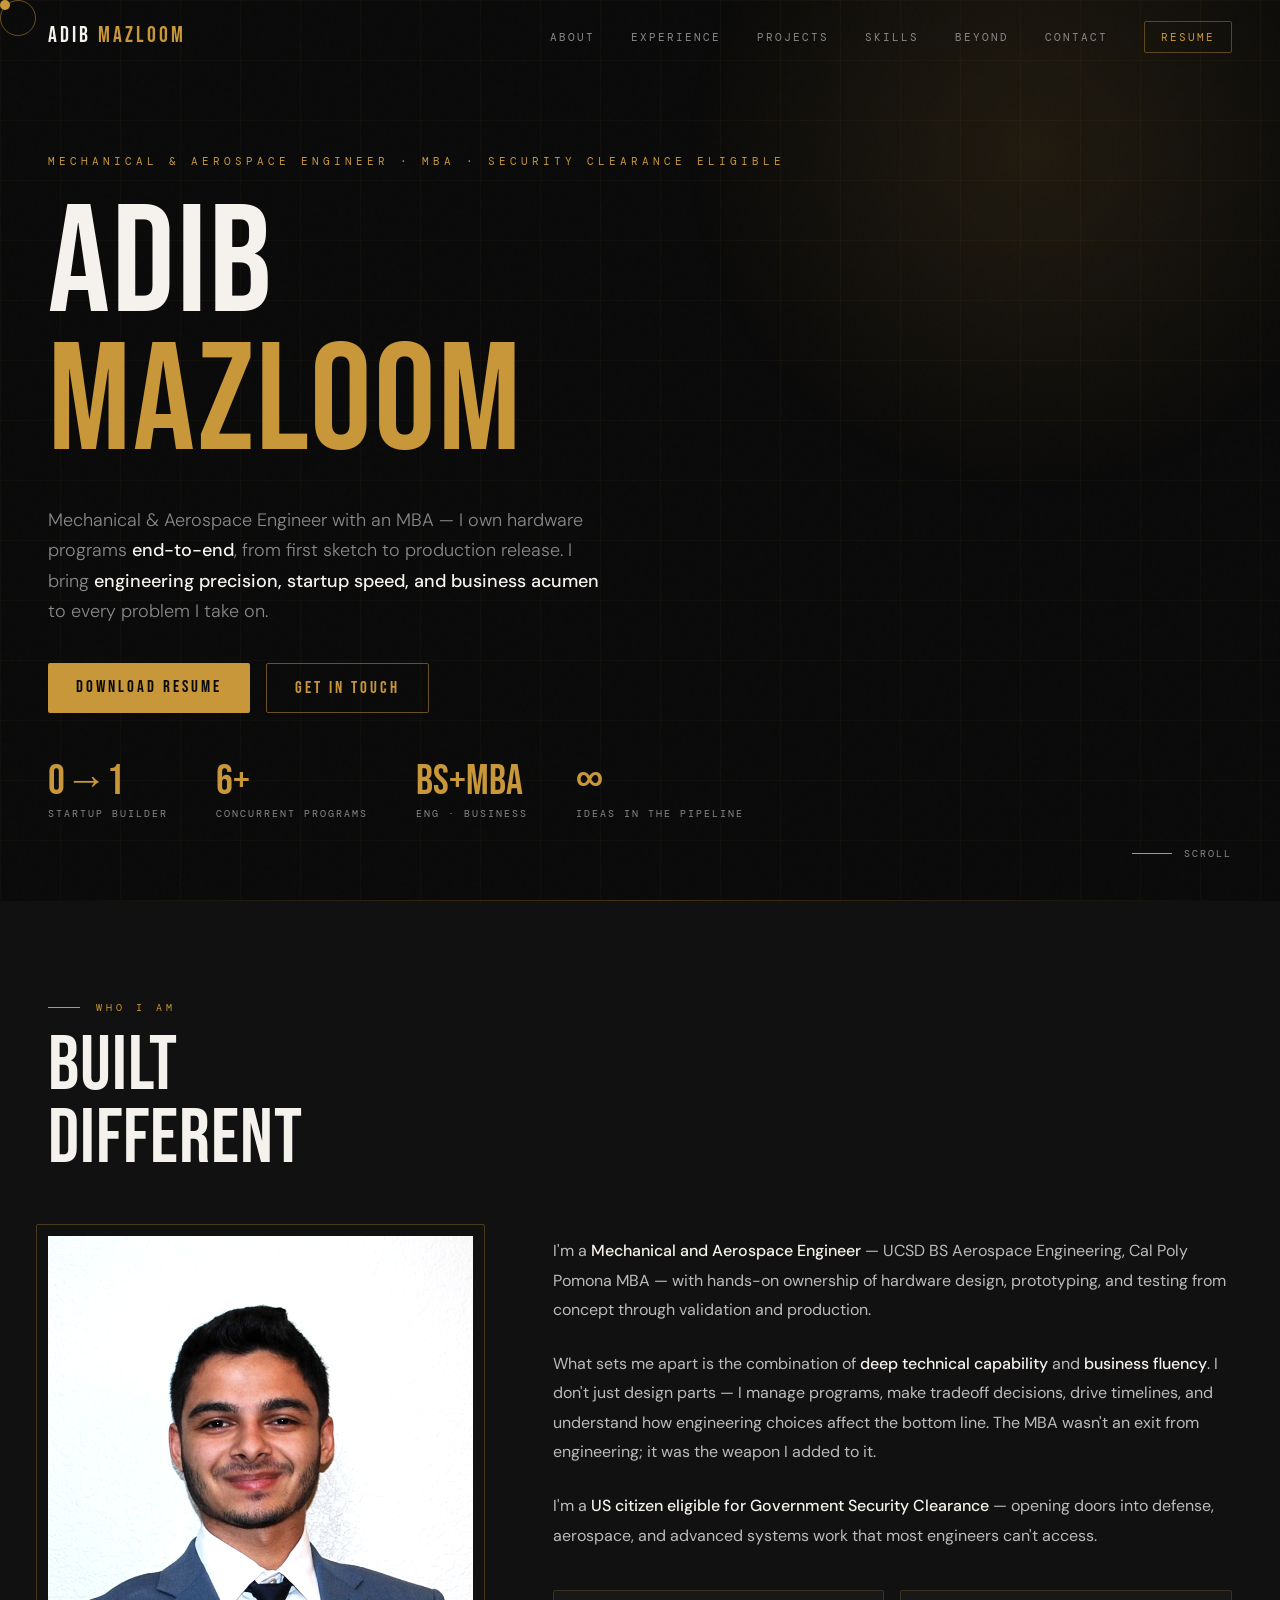
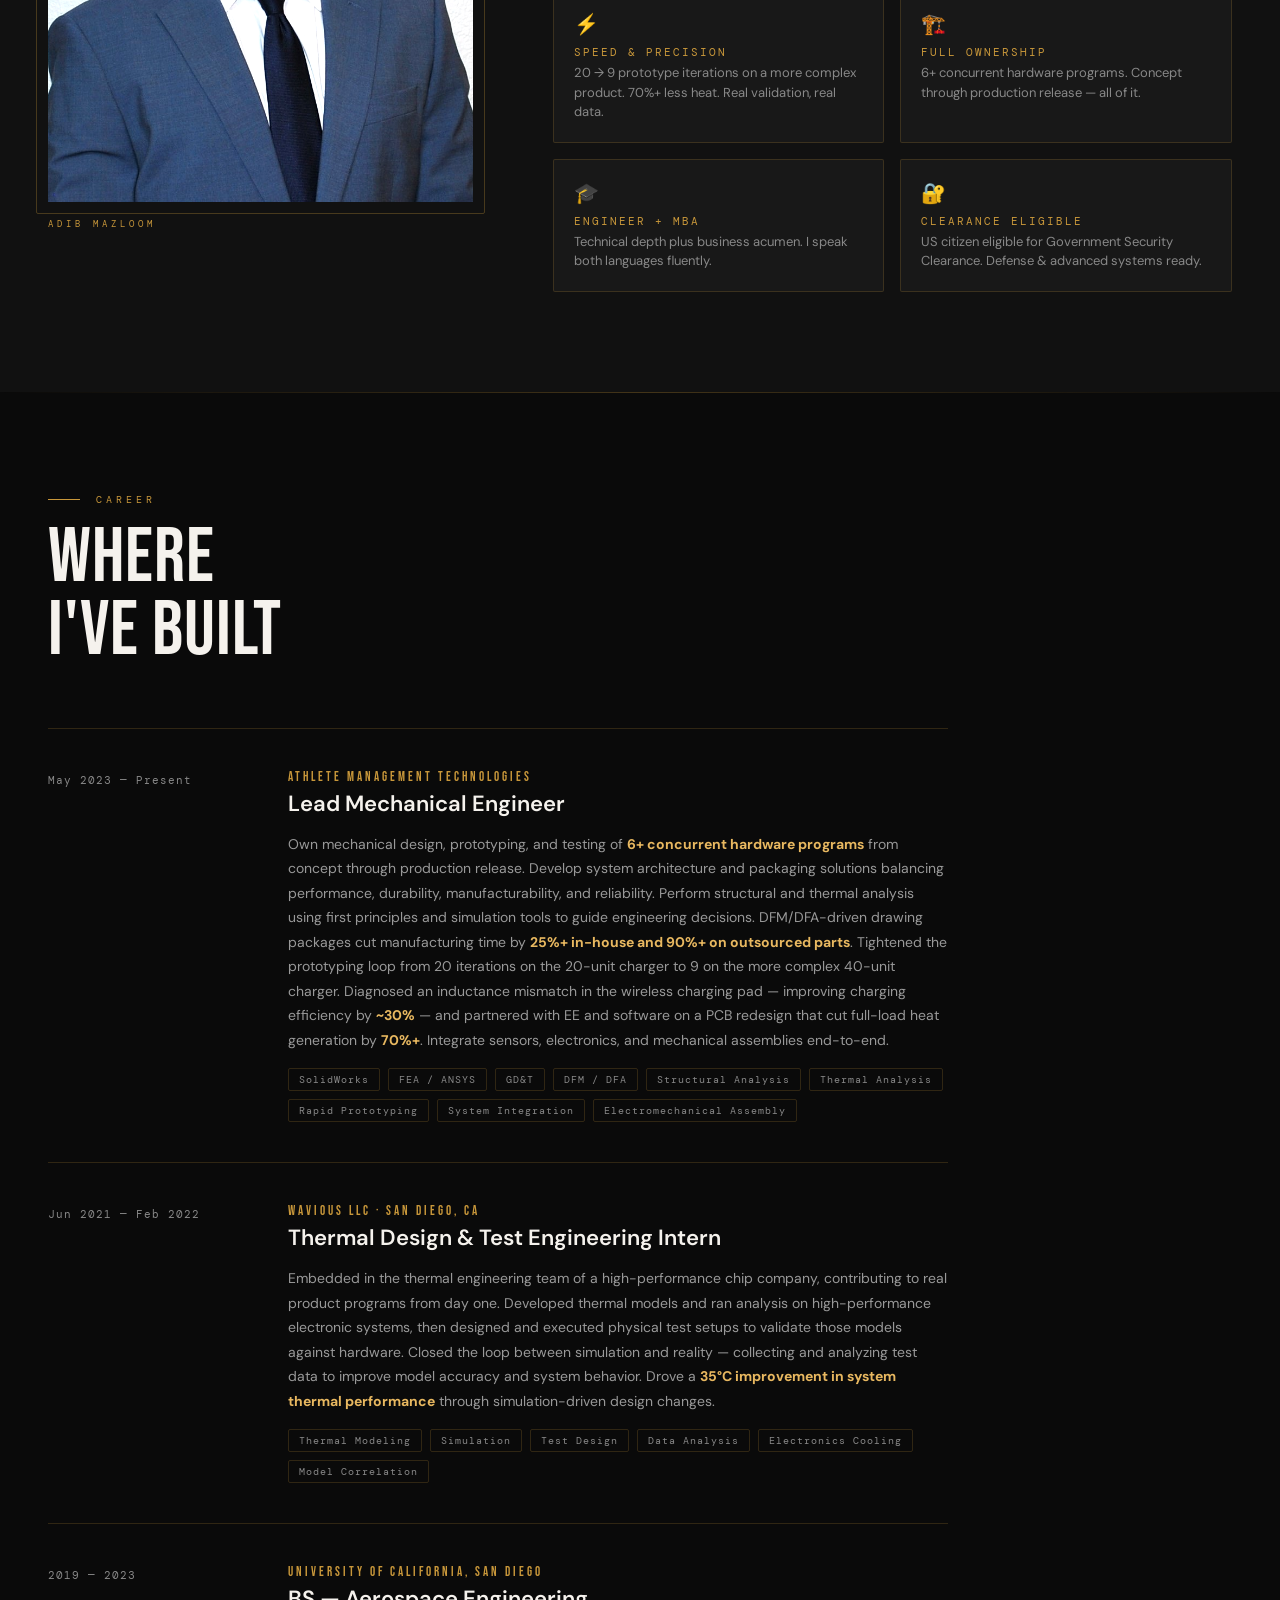
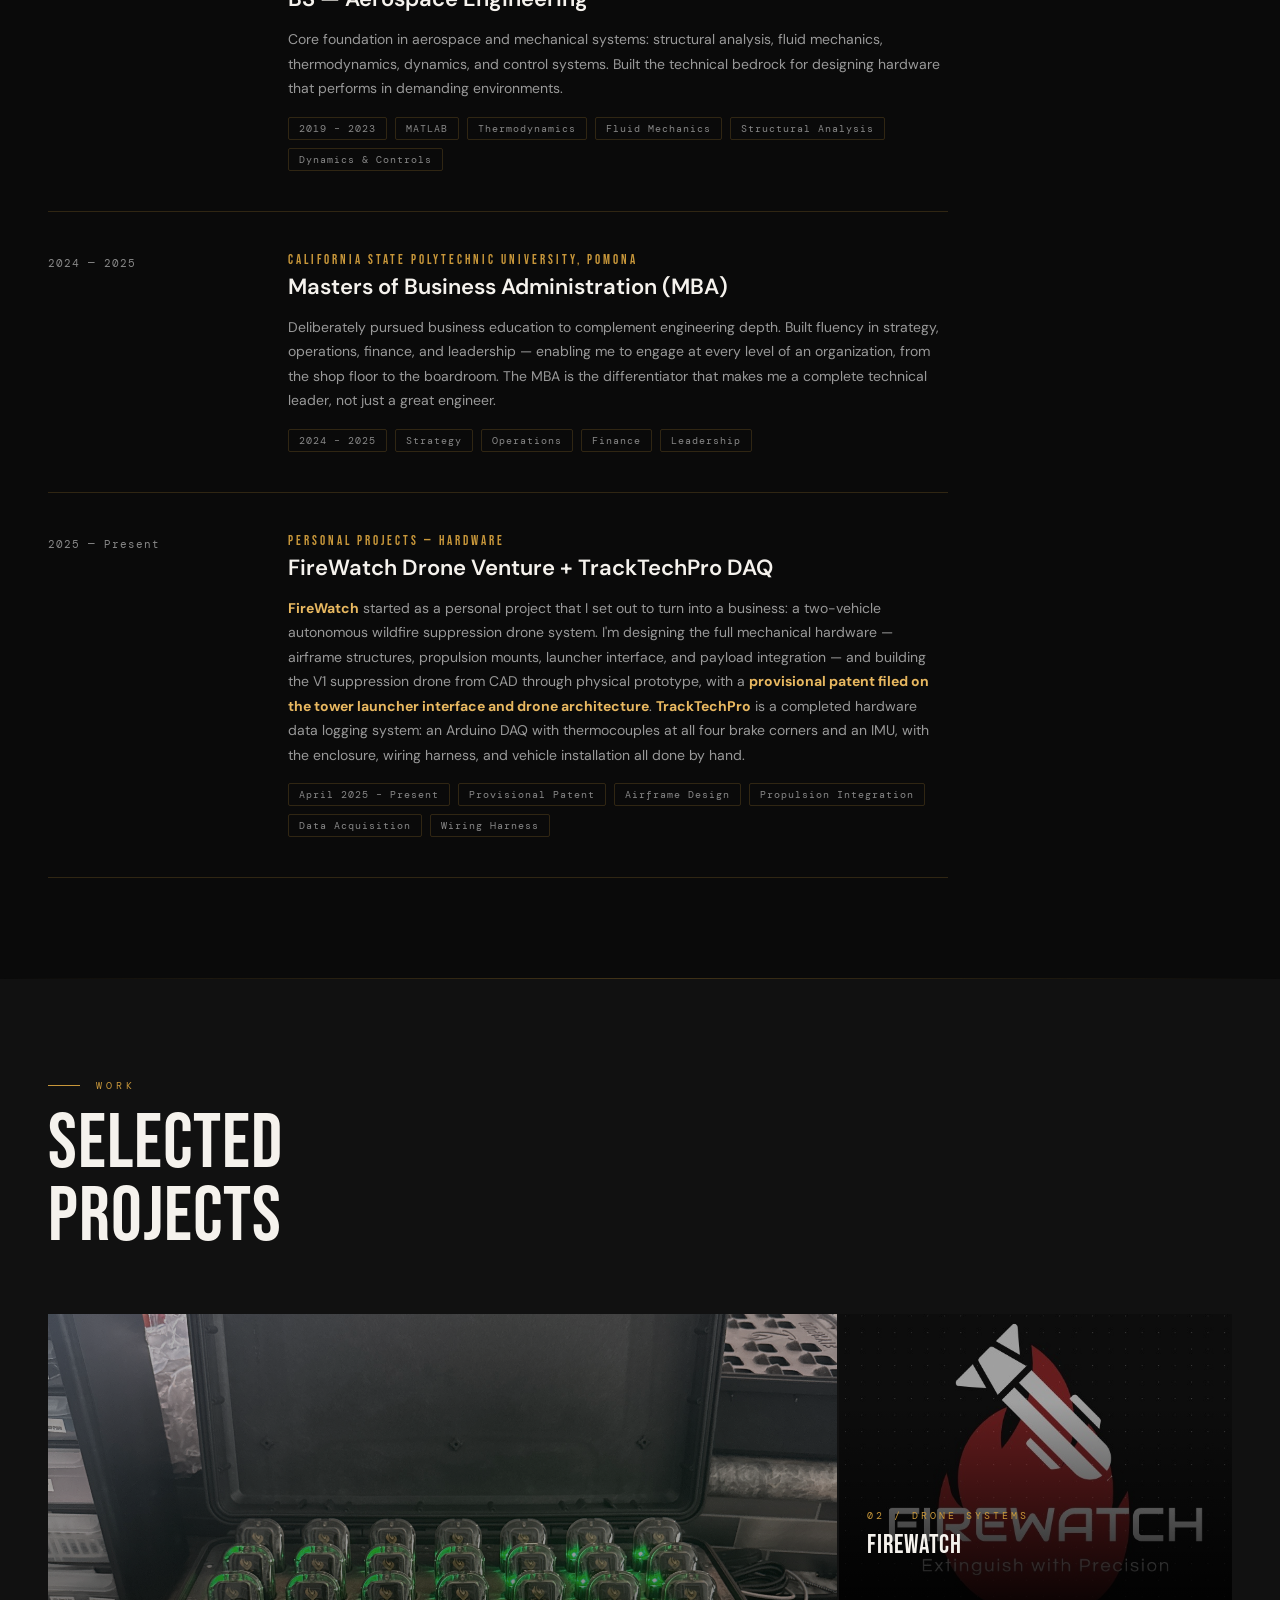
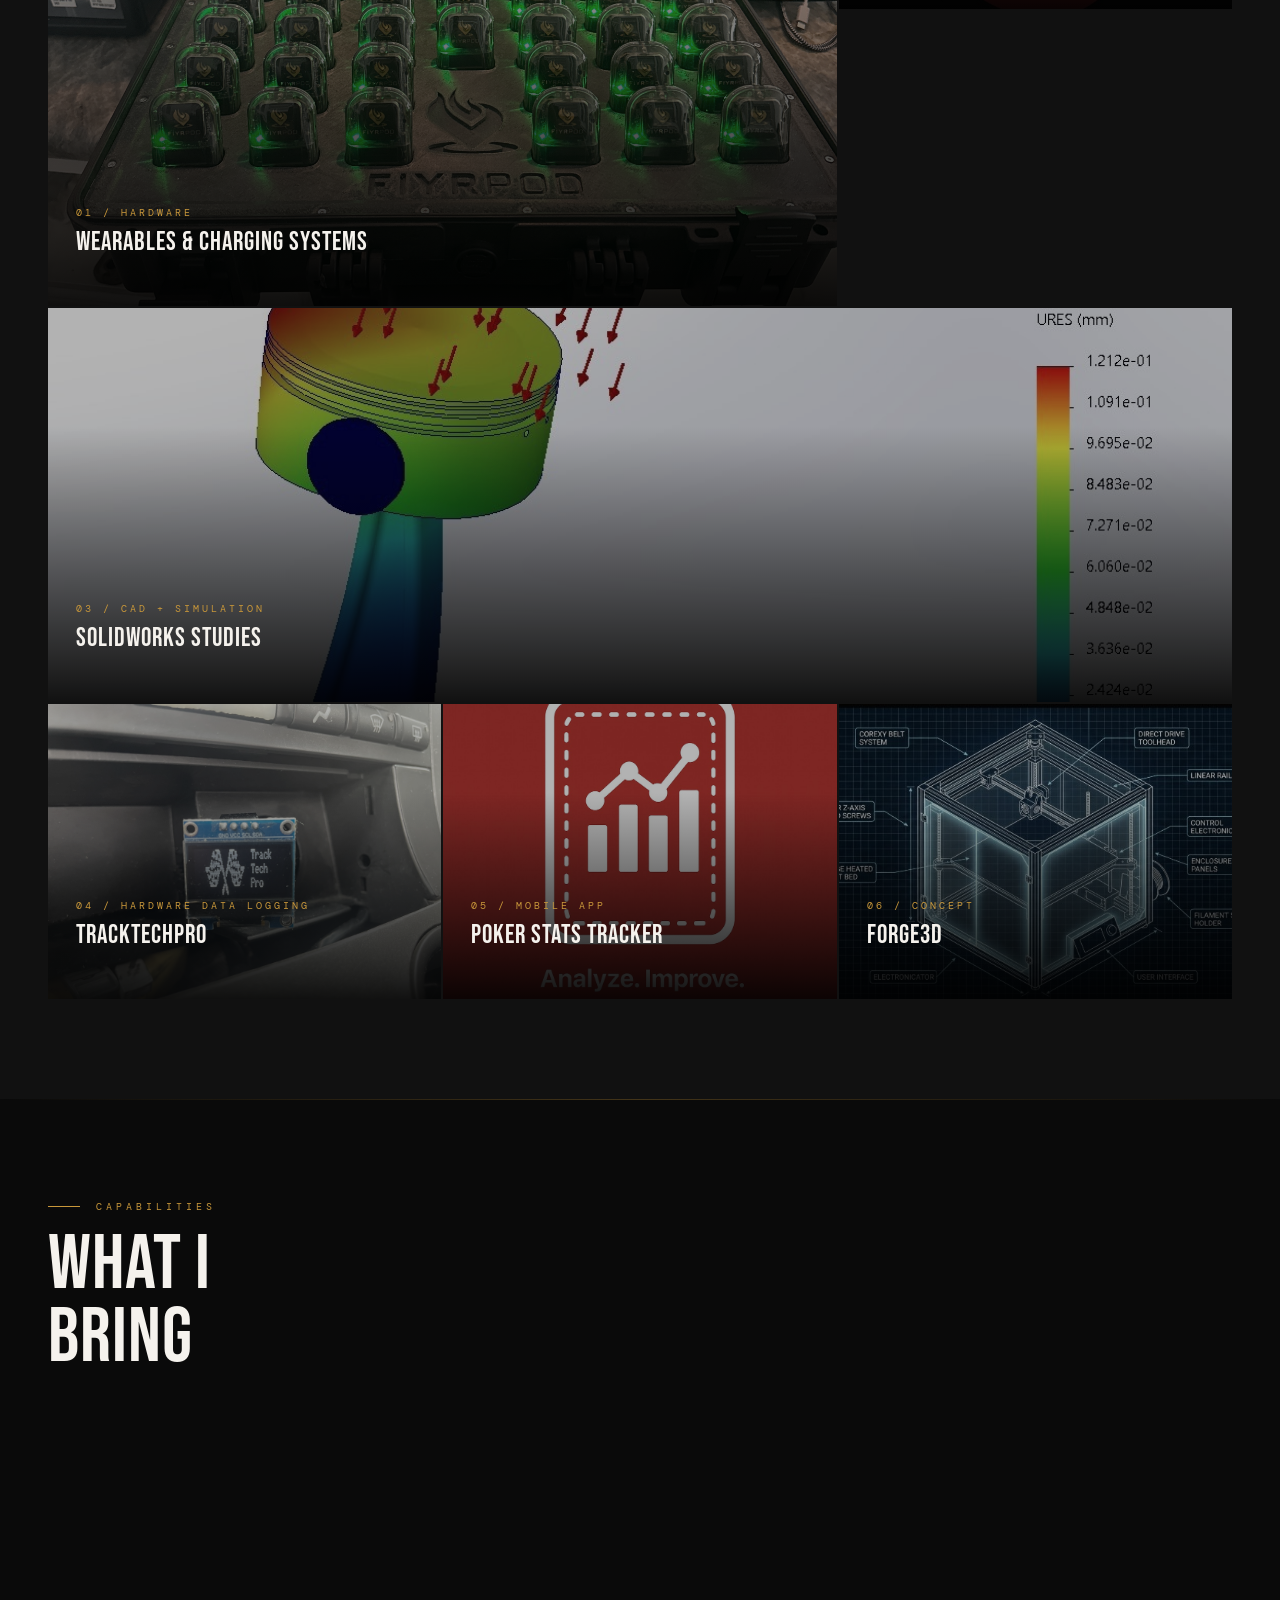
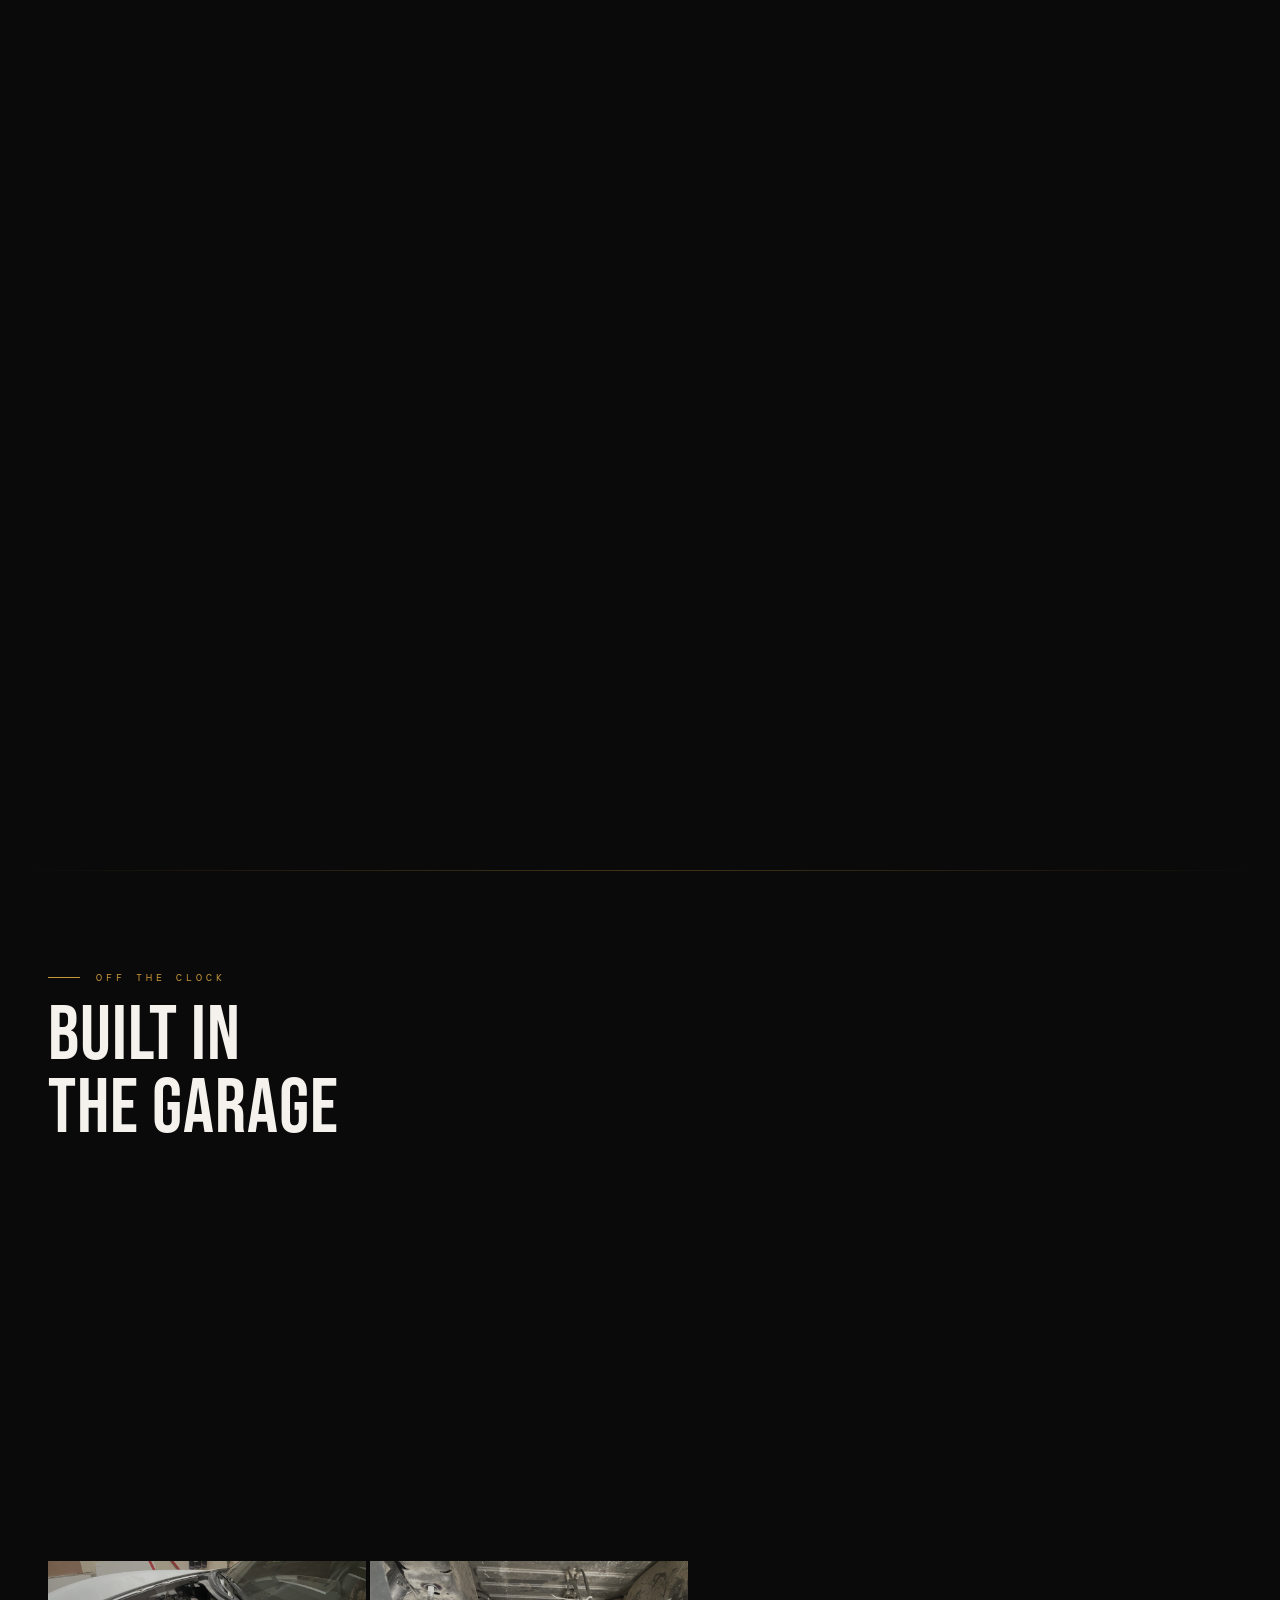
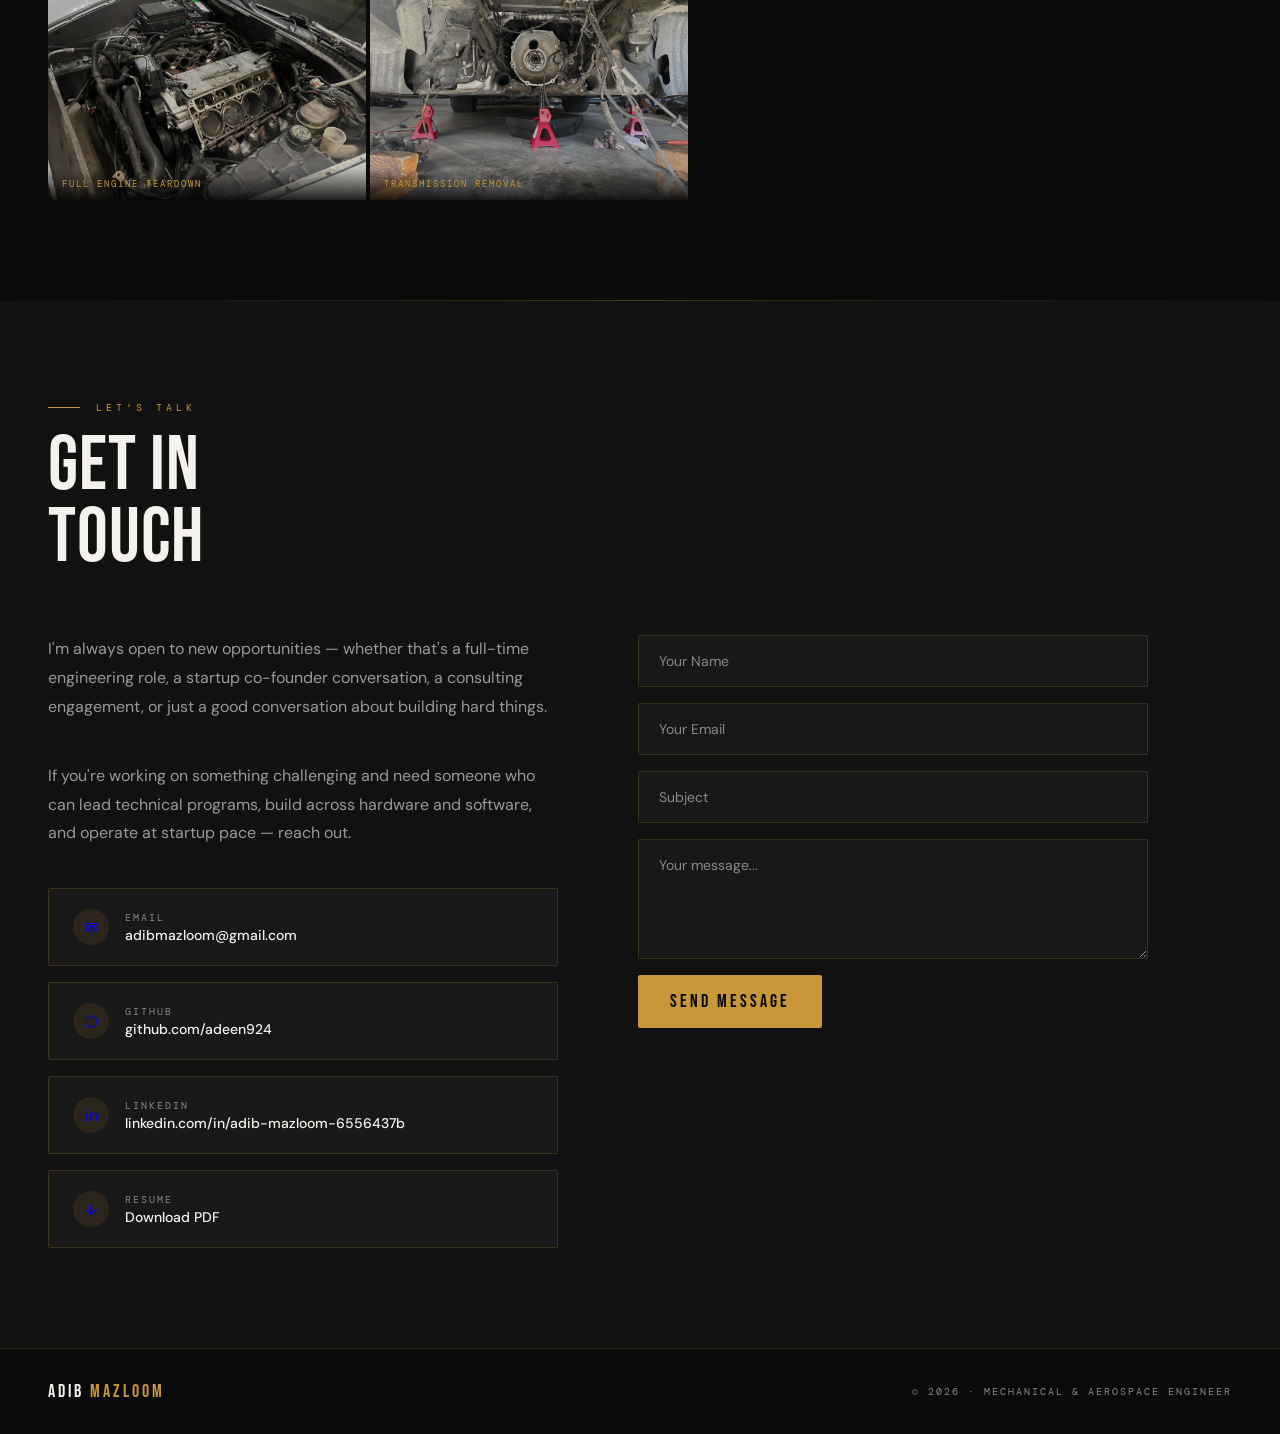
==== commit 6c50a78e: "Sync site with updated resume and add SolidWorks studies page - Fix AMT start date (May 2023) and re" ====
--- a/index.html
+++ b/index.html
@@ -546,6 +546,11 @@
     .project-card.wide {
       grid-column: span 2;
     }
+    .project-card.full {
+      grid-column: 1 / -1;
+      aspect-ratio: 3/1;
+    }
+    .project-card.full img { object-position: center 30%; }
 
     /* SKILLS */
     #skills { background: var(--dark); }
@@ -741,7 +746,7 @@
       .about-grid { grid-template-columns: 1fr; gap: 48px; }
       .about-img-wrap img { aspect-ratio: 1/1; }
       .projects-grid { grid-template-columns: 1fr; }
-      .project-card.wide { grid-column: auto; }
+      .project-card.wide, .project-card.full { grid-column: auto; aspect-ratio: 4/3; }
       .skills-layout { grid-template-columns: 1fr; gap: 0; }
       .contact-layout { grid-template-columns: 1fr; gap: 48px; }
       .hero-stats { gap: 28px; flex-wrap: wrap; }
@@ -907,7 +912,7 @@
           <div class="value-item">
             <div class="value-icon">⚡</div>
             <div class="value-title">Speed & Precision</div>
-            <div class="value-desc">10–20 iterations per program. ~50% cycle time reduction. Real validation, real data.</div>
+            <div class="value-desc">20 → 9 prototype iterations on a more complex product. 70%+ less heat. Real validation, real data.</div>
           </div>
           <div class="value-item">
             <div class="value-icon">🏗️</div>
@@ -938,7 +943,7 @@
     <div class="exp-timeline">
 
       <div class="exp-item reveal">
-        <div class="exp-date">May 2025 — Present</div>
+        <div class="exp-date">May 2023 — Present</div>
         <div>
           <div class="exp-company">Athlete Management Technologies</div>
           <div class="exp-role">Lead Mechanical Engineer</div>
@@ -947,9 +952,11 @@
             from concept through production release. Develop system architecture and packaging solutions 
             balancing performance, durability, manufacturability, and reliability. Perform structural and 
             thermal analysis using first principles and simulation tools to guide engineering decisions. 
-            Rapidly iterate hardware (10–20 iterations per program), reducing development cycle time by 
-            <strong style="color:var(--gold-light)">~50%</strong>. Execute validation testing, root cause failure analysis, 
-            and data-driven design improvements — achieving a <strong style="color:var(--gold-light)">~30% durability increase</strong>. 
+            DFM/DFA-driven drawing packages cut manufacturing time by <strong style="color:var(--gold-light)">25%+ in-house and 90%+ on outsourced parts</strong>. 
+            Tightened the prototyping loop from 20 iterations on the 20-unit charger to 9 on the more complex 40-unit charger. 
+            Diagnosed an inductance mismatch in the wireless charging pad — improving charging efficiency by 
+            <strong style="color:var(--gold-light)">~30%</strong> — and partnered with EE and software on a PCB redesign that cut 
+            full-load heat generation by <strong style="color:var(--gold-light)">70%+</strong>. 
             Integrate sensors, electronics, and mechanical assemblies end-to-end.
           </div>
           <div class="exp-tags">
@@ -969,7 +976,7 @@
       <div class="exp-item reveal">
         <div class="exp-date">Jun 2021 — Feb 2022</div>
         <div>
-          <div class="exp-company">Confidential — Semiconductor Co. · San Diego, CA</div>
+          <div class="exp-company">Wavious LLC · San Diego, CA</div>
           <div class="exp-role">Thermal Design & Test Engineering Intern</div>
           <div class="exp-desc">
             Embedded in the thermal engineering team of a high-performance chip company, 
@@ -1037,25 +1044,25 @@
       <div class="exp-item reveal">
         <div class="exp-date">2025 — Present</div>
         <div>
-          <div class="exp-company">Independent — Hardware & Software</div>
-          <div class="exp-role">Autonomous Drone System + Software Projects</div>
+          <div class="exp-company">Personal Projects — Hardware</div>
+          <div class="exp-role">FireWatch Drone Venture + TrackTechPro DAQ</div>
           <div class="exp-desc">
-            Designing and developing a modular drone platform focused on structural performance, 
-            system integration, and reliability. Leading airframe and propulsion subsystem design — 
-            motor integration, mounting structures, power delivery. Running trade studies across 
-            materials and configurations. Developed a functional V1 prototype and 
-            <strong style="color:var(--gold-light)">filed a provisional patent for the core drone architecture</strong>. 
-            Also building software tools (TrackTechPro, FireWatch) that bridge hardware workflows 
-            with modern data infrastructure.
+            <strong style="color:var(--gold-light)">FireWatch</strong> started as a personal project that I set out to turn into a business:
+            a two-vehicle autonomous wildfire suppression drone system. I'm designing the full mechanical hardware —
+            airframe structures, propulsion mounts, launcher interface, and payload integration — and building the
+            V1 suppression drone from CAD through physical prototype, with a
+            <strong style="color:var(--gold-light)">provisional patent filed on the tower launcher interface and drone architecture</strong>.
+            <strong style="color:var(--gold-light)">TrackTechPro</strong> is a completed hardware data logging system: an Arduino DAQ
+            with thermocouples at all four brake corners and an IMU, with the enclosure, wiring harness, and vehicle
+            installation all done by hand.
           </div>
           <div class="exp-tags">
             <span class="exp-tag">April 2025 – Present</span>
             <span class="exp-tag">Provisional Patent</span>
             <span class="exp-tag">Airframe Design</span>
-            <span class="exp-tag">Trade Studies</span>
-            <span class="exp-tag">JavaScript</span>
-            <span class="exp-tag">React Native</span>
-            <span class="exp-tag">Python</span>
+            <span class="exp-tag">Propulsion Integration</span>
+            <span class="exp-tag">Data Acquisition</span>
+            <span class="exp-tag">Wiring Harness</span>
           </div>
         </div>
       </div>
@@ -1086,17 +1093,27 @@
         <div class="project-overlay">
           <div class="project-num">02 / DRONE SYSTEMS</div>
           <div class="project-title">FIREWATCH</div>
-          <div class="project-desc">Two-vehicle autonomous drone program — mothership + payload drone architecture. V1 built. Provisional patent filed.</div>
+          <div class="project-desc">Personal project turned startup attempt — a two-vehicle autonomous wildfire drone system. Airframe, propulsion, and launcher hardware. Provisional patent filed.</div>
           <a class="project-link" href="projects/firewatch.html">View Full Project →</a>
+        </div>
+      </div>
+
+      <div class="project-card full">
+        <img src="assets/images/solidworks/conrod-fea.jpg" alt="SolidWorks displacement simulation of a piston and connecting rod">
+        <div class="project-overlay">
+          <div class="project-num">03 / CAD + SIMULATION</div>
+          <div class="project-title">SOLIDWORKS STUDIES</div>
+          <div class="project-desc">Personal design and simulation work — a connecting rod, piston and rod FEA, a heat sink thermal model, and an inline-six engine block.</div>
+          <a class="project-link" href="projects/solidworks.html">View Full Project →</a>
         </div>
       </div>
 
       <div class="project-card">
         <img src="assets/images/tracktechpro/tracktechpro1.png" alt="TrackTechPro">
         <div class="project-overlay">
-          <div class="project-num">03 / EMBEDDED SYSTEMS</div>
+          <div class="project-num">04 / HARDWARE DATA LOGGING</div>
           <div class="project-title">TRACKTECHPRO</div>
-          <div class="project-desc">Custom PCB brake temperature data acquisition system. Built, wired, and installed on-vehicle from scratch.</div>
+          <div class="project-desc">Arduino-based brake temperature data logger with four-corner thermocouples and an IMU. Built, wired, and installed on-vehicle from scratch.</div>
           <a class="project-link" href="projects/tracktechpro.html">View Full Project →</a>
         </div>
       </div>
@@ -1104,7 +1121,7 @@
       <div class="project-card">
         <img src="assets/images/poker/poker1.png" alt="Poker Stats Tracker">
         <div class="project-overlay">
-          <div class="project-num">04 / MOBILE APP</div>
+          <div class="project-num">05 / MOBILE APP</div>
           <div class="project-title">POKER STATS TRACKER</div>
           <div class="project-desc">Full-featured React Native app for poker session tracking and analytics. Designed, built, and shipped solo.</div>
           <a class="project-link" href="projects/poker.html">View Full Project →</a>
@@ -1114,7 +1131,7 @@
       <div class="project-card">
         <img src="assets/images/forge3d/forge3d-concept.png" alt="Forge3D Concept">
         <div class="project-overlay">
-          <div class="project-num">05 / CONCEPT</div>
+          <div class="project-num">06 / CONCEPT</div>
           <div class="project-title">FORGE3D</div>
           <div class="project-desc">Startup concept: Bambu Lab-class speed and reliability at 2–3× the build volume. A real gap. A real plan.</div>
           <a class="project-link" href="projects/forge3d.html">View Concept →</a>
@@ -1338,7 +1355,7 @@
             <div class="contact-link-icon">in</div>
             <div>
               <div class="contact-link-label">LinkedIn</div>
-              <div class="contact-link-value">linkedin.com/in/adibmazloom</div>
+              <div class="contact-link-value">linkedin.com/in/adib-mazloom-6556437b</div>
             </div>
           </a>
           <a class="contact-link" href="assets/resume/Adib-Mazloom-Resume.pdf" target="_blank">
